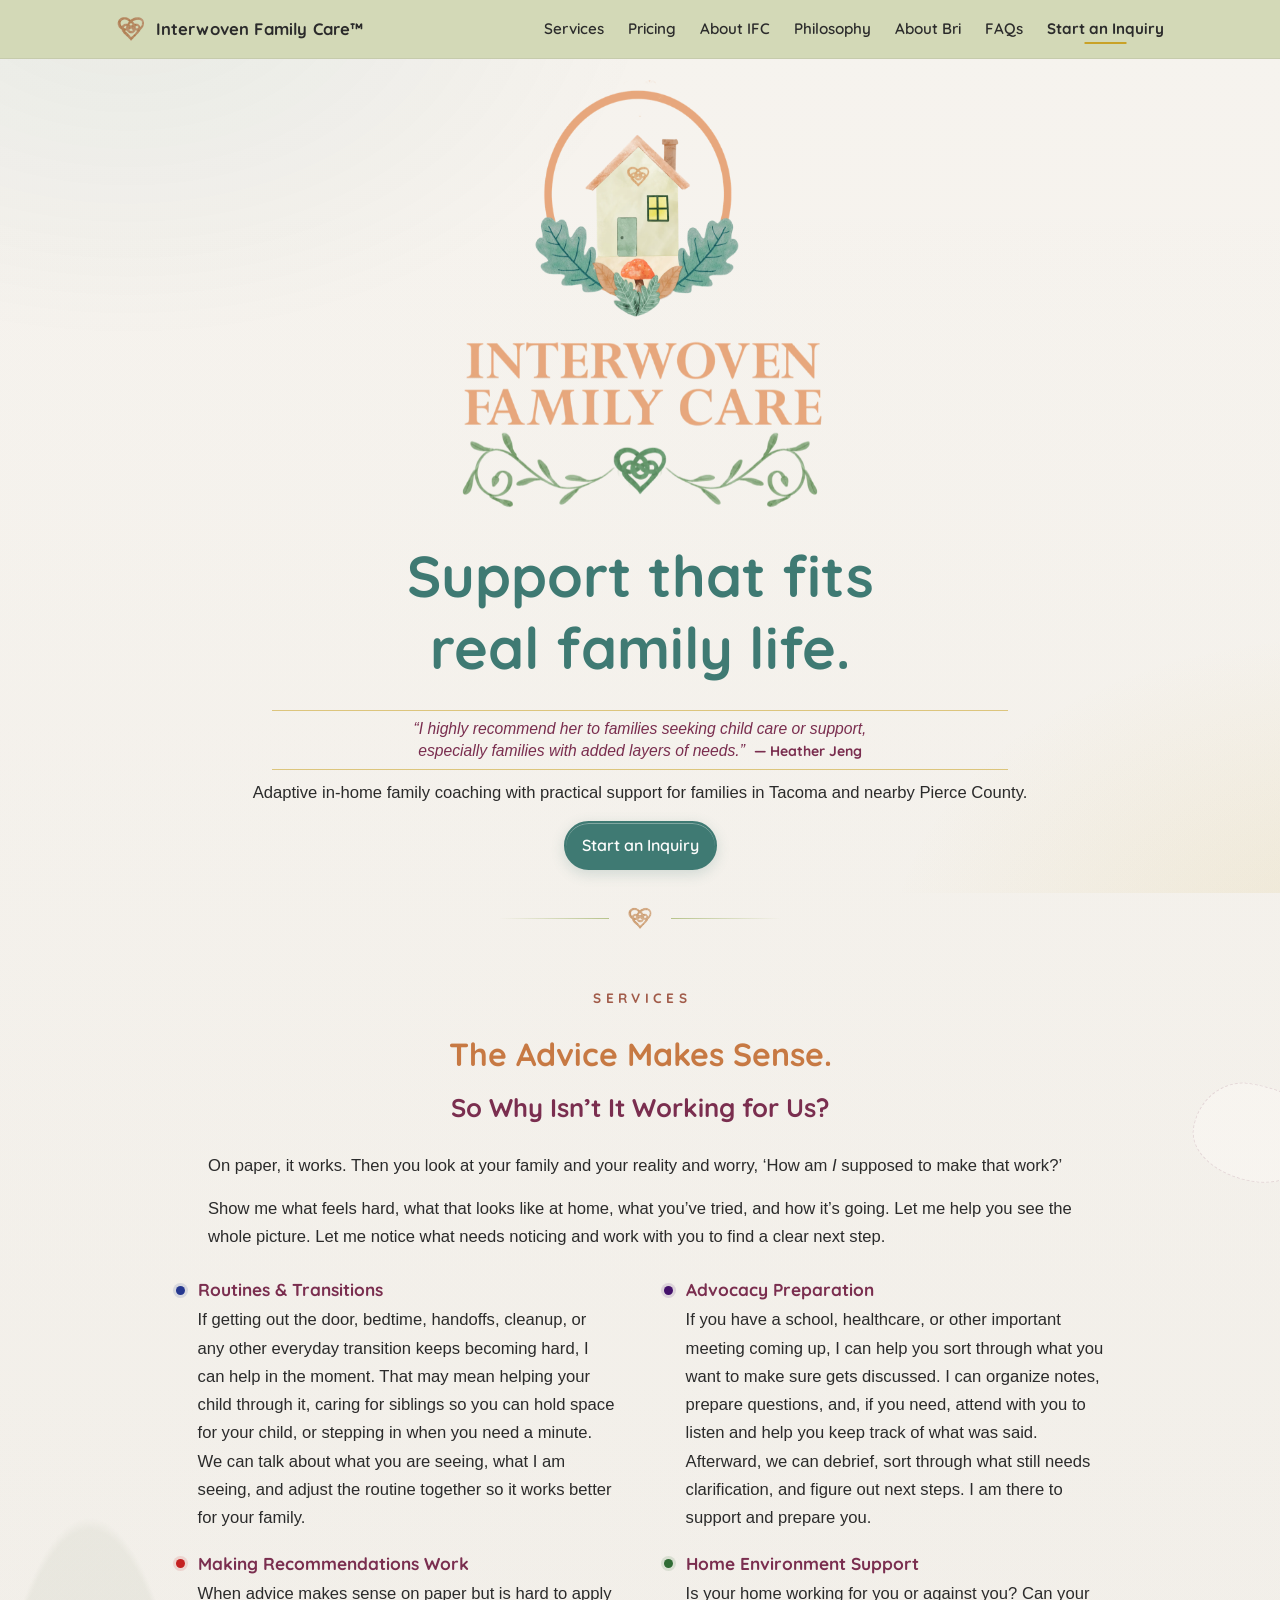
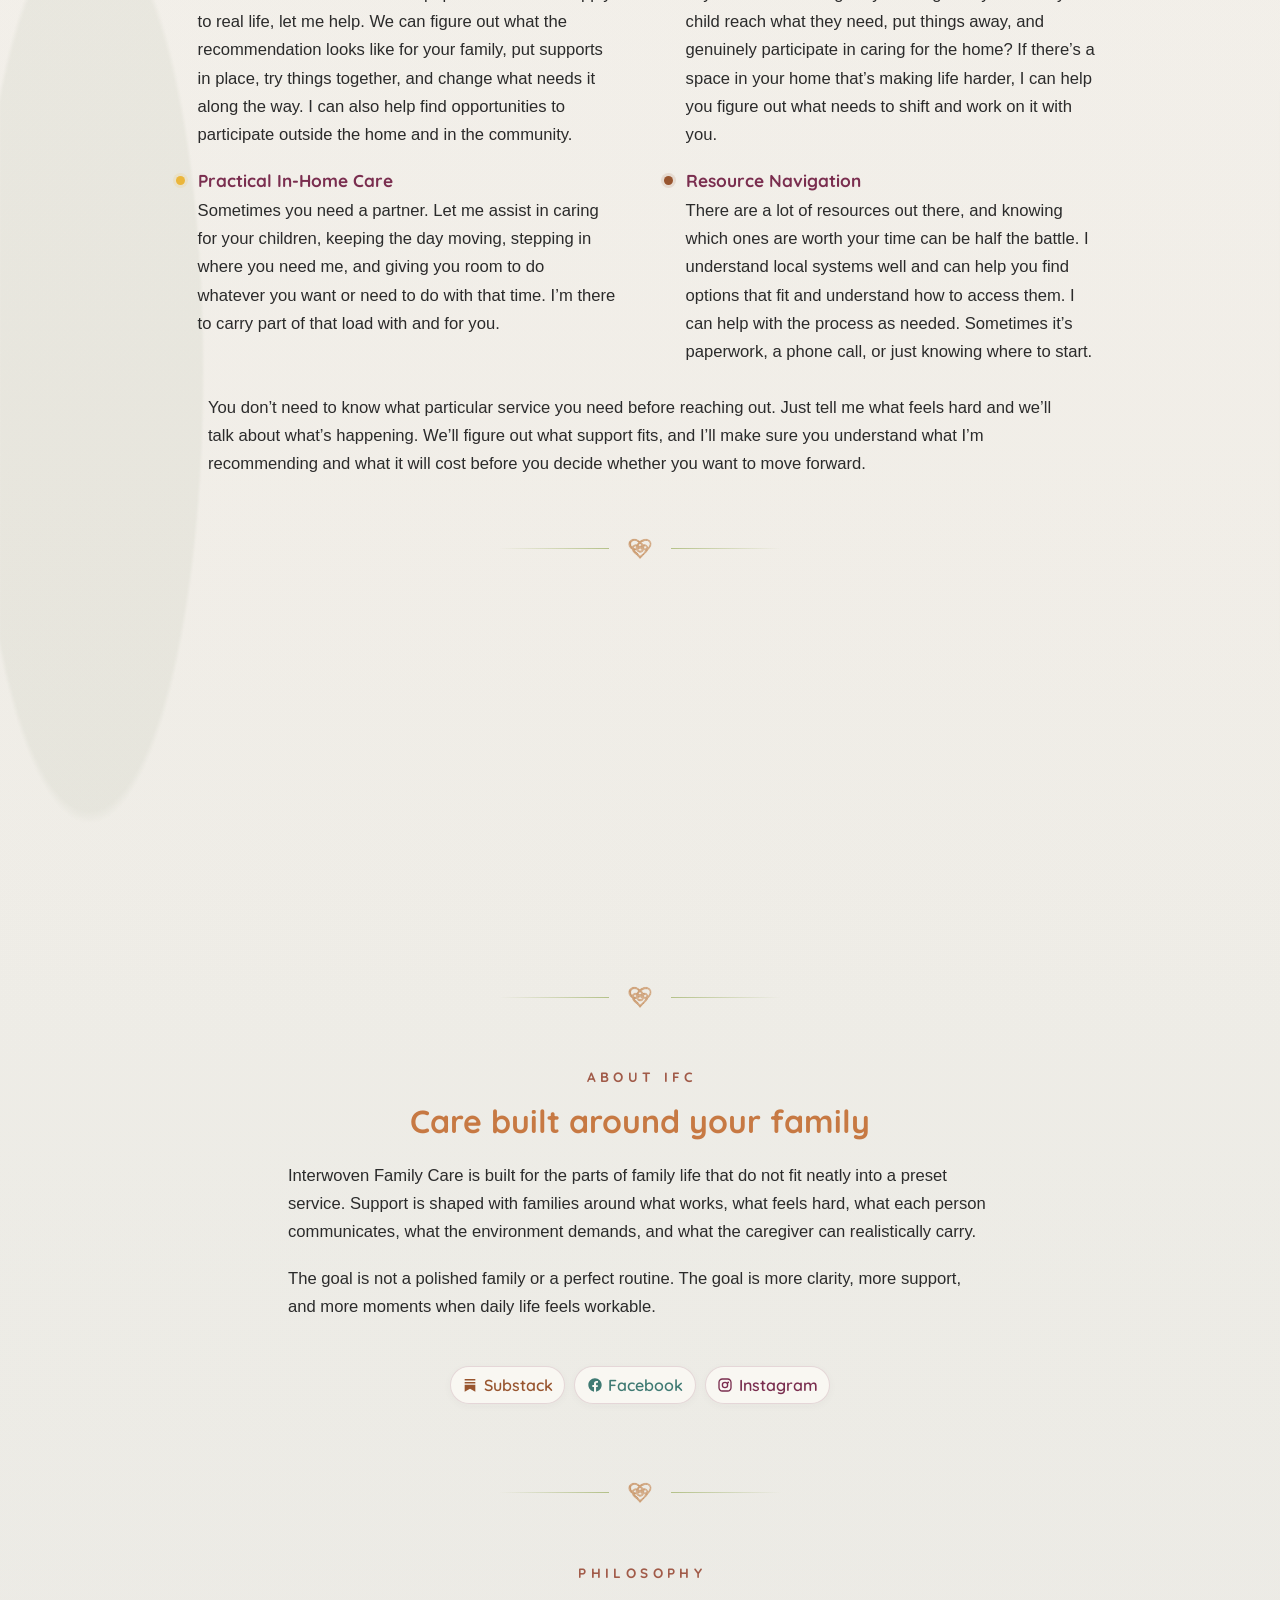
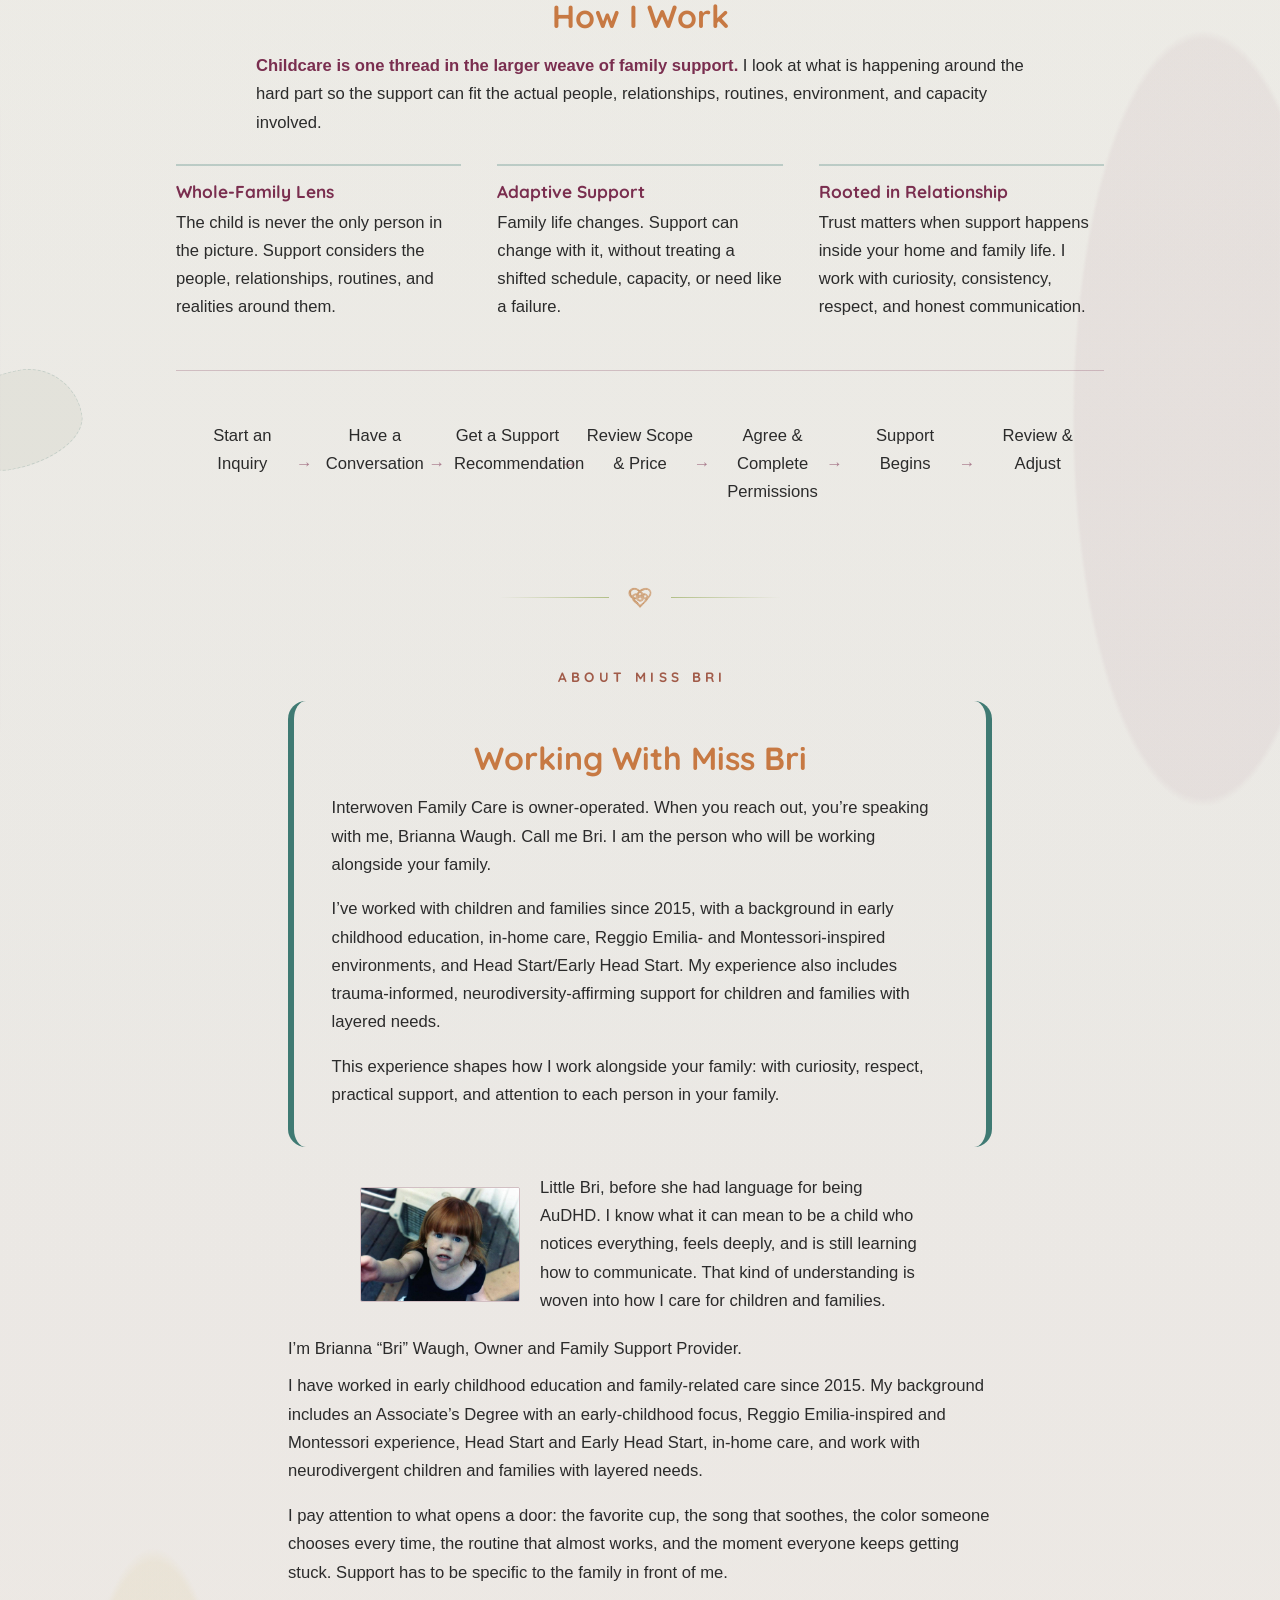
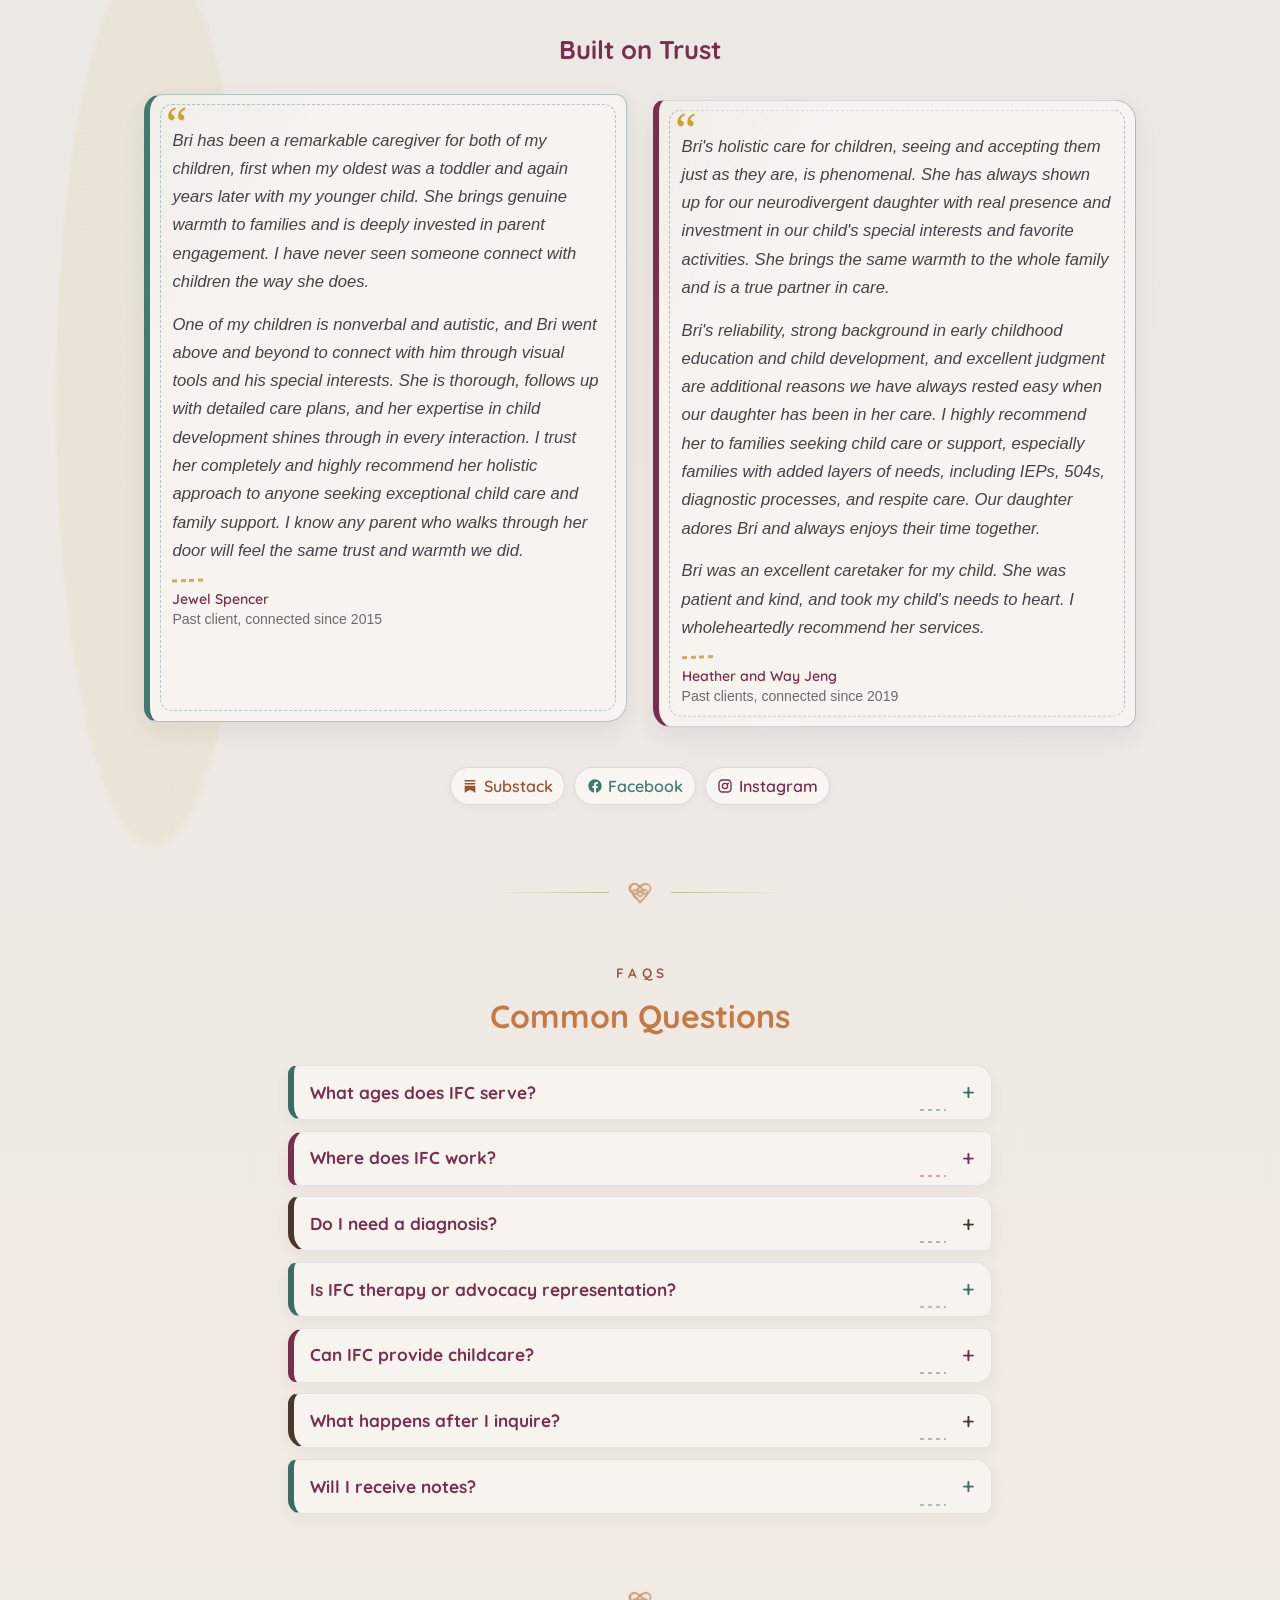
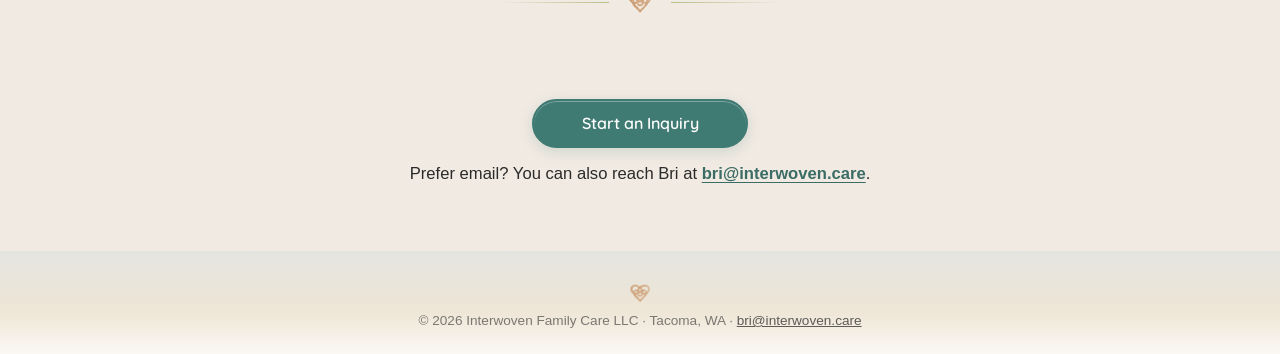
==== index.html @ 60b6ea5d "Apply approved IFC brand palette" ====
<!doctype html>
<html lang="en">
<head>
  <meta charset="utf-8">
  <meta name="viewport" content="width=device-width, initial-scale=1">
  <title>Interwoven Family Care™ | Family Coaching &amp; Practical Support</title>
  <meta name="description" content="Adaptive in-home family coaching and practical support for families with children and teens in Tacoma and nearby Pierce County, with virtual coaching offered separately.">
  <link rel="canonical" href="https://interwoven.care/">
  <link rel="icon" type="image/png" href="assets/heart.png">
  <link rel="apple-touch-icon" href="assets/apple-touch-icon.png">
  <meta name="theme-color" content="#F6F3EE">

  <meta property="og:type" content="website">
  <meta property="og:url" content="https://interwoven.care/">
  <meta property="og:title" content="Interwoven Family Care™">
  <meta property="og:description" content="Support that fits real family life: adaptive in-home family coaching and practical support in Tacoma and nearby Pierce County.">
  <meta property="og:image" content="https://interwoven.care/assets/og.png">
  <meta name="twitter:card" content="summary_large_image">

  <link rel="preconnect" href="https://fonts.googleapis.com">
  <link rel="preconnect" href="https://fonts.gstatic.com" crossorigin>
  <link href="https://fonts.googleapis.com/css2?family=Quicksand:wght@500;600;700&amp;display=swap" rel="stylesheet">

  <link rel="stylesheet" href="assets/typography.css">

  <style>
    :root {
      --teal: var(--ifc-smoky-dark-teal);
      --deep-teal: var(--ifc-teal-hover);
      --moss: var(--ifc-moss-sunlight);
      --copper: var(--ifc-copper);
      --ochre: var(--ifc-golden-ochre);
      --gold: var(--ifc-gold);
      --plum: var(--ifc-mulberry);
      --ivory: var(--ifc-page-bg);
      --ink: var(--ifc-body-text);
      --sunlit-moss: color-mix(in srgb, var(--ifc-moss-sunlight) 28%, var(--ifc-soft-ivory));
      --fabric-cream: var(--ifc-light-surface);
      --metal-thread: var(--ifc-gold);
      --nav-h: 3.6rem;
      --space-section: clamp(3rem, 7vh, 5rem);
      --space-section-compact: clamp(2.2rem, 5vh, 3.4rem);
      --space-divider: clamp(0.55rem, 1.5vh, 0.9rem);
      --space-heading-intro: 0.9rem;
      --space-intro-content: clamp(1.45rem, 3vh, 2.15rem);
      --space-section-tail: clamp(1.4rem, 3vh, 2.25rem);
      --action-primary: var(--ifc-primary-action);
      --action-primary-hover: var(--ifc-teal-hover);
      --action-schedule: var(--ifc-schedule-action);
      --action-schedule-hover: var(--ifc-mulberry-hover);
      --action-secondary-bg: color-mix(in srgb, var(--ifc-soft-ivory) 88%, transparent);
      --action-secondary-border: color-mix(in srgb, var(--ifc-copper) 54%, transparent);
      --action-text-on-dark: var(--ifc-action-text-on-dark);
    }

    * { box-sizing: border-box; }

    html { scroll-behavior: smooth; }

    body {
      margin: 0;
      color: var(--ink);
      background:
        linear-gradient(
          180deg,
          var(--ivory) 0%,
          color-mix(in srgb, var(--ifc-soft-ivory) 97%, var(--ifc-logo-peach)) 32%,
          color-mix(in srgb, var(--ifc-soft-ivory) 96%, var(--ifc-smoky-dark-teal)) 62%,
          color-mix(in srgb, var(--ifc-soft-ivory) 97%, var(--ifc-mulberry)) 100%
        );
      -webkit-font-smoothing: antialiased;
      text-rendering: optimizeLegibility;
    }

    .brand,
    .nav-links a:not(.nav-cta),
    .nav-cta,
    .announcement,
    .hero-quote span,
    summary {
      font-family: var(--font-brand);
    }

    ::selection { background: rgba(63, 122, 115, 0.28); }

    img { display: block; height: auto; }

    main {
      background:
        linear-gradient(
          180deg,
          rgba(246, 243, 238, 0) 0%,
          rgba(63, 122, 115, 0.035) 42%,
          rgba(122, 46, 79, 0.03) 68%,
          color-mix(in srgb, var(--ifc-dark-peach) 3.5%, transparent) 100%
        );
    }

    .skip-link {
      position: absolute;
      left: -999px;
      top: 0.5rem;
      z-index: 100;
      padding: 0.6em 1em;
      background: var(--plum);
      color: var(--ivory);
      border-radius: 999px;
      font-family: "Quicksand", sans-serif;
      text-decoration: none;
    }
    .skip-link:focus-visible { left: 0.5rem; }

    .sr-only {
      position: absolute;
      width: 1px;
      height: 1px;
      padding: 0;
      margin: -1px;
      overflow: hidden;
      clip: rect(0, 0, 0, 0);
      white-space: nowrap;
      border: 0;
    }

    /* ---------- Navbar ---------- */

    .nav {
      position: sticky;
      top: 0;
      z-index: 50;
      background: var(--sunlit-moss);
      -webkit-backdrop-filter: blur(10px);
      backdrop-filter: blur(10px);
      border-bottom: 1px solid rgba(43, 43, 43, 0.08);
    }

    .nav-inner {
      max-width: 68rem;
      margin: 0 auto;
      min-height: var(--nav-h);
      padding: 0.4rem 1.25rem;
      display: flex;
      align-items: center;
      gap: 1rem;
    }

    .brand {
      display: flex;
      align-items: center;
      gap: 0.6rem;
      text-decoration: none;
      color: var(--ink);
      font-family: "Quicksand", "Trebuchet MS", sans-serif;
      font-weight: 700;
      font-size: 1.04rem;
      letter-spacing: 0.01em;
    }

    .brand img {
      width: 30px;
      filter: brightness(0.86) saturate(1.12);
    }

    .nav-links {
      margin-left: auto;
      display: flex;
      align-items: center;
      gap: 1.5rem;
    }

    .nav-links a:not(.nav-cta) {
      position: relative;
      padding: 0.35rem 0;
      text-decoration: none;
      color: var(--ink);
      font-family: "Quicksand", "Trebuchet MS", sans-serif;
      font-weight: 600;
      font-size: 0.95rem;
      white-space: nowrap;
    }

    .nav-links a:not(.nav-cta)::after {
      content: "";
      position: absolute;
      left: 0;
      right: 0;
      bottom: 0;
      height: 2px;
      border-radius: 2px;
      background: var(--ifc-nav-detail);
      transform: scaleX(0);
      transform-origin: center;
      transition: transform 180ms ease;
    }

    .nav-links a:not(.nav-cta):hover,
    .nav-links a:not(.nav-cta).active,
    .nav-links a:not(.nav-cta)[aria-current] { color: var(--ink); }

    .nav-links a:not(.nav-cta):hover::after,
    .nav-links a:not(.nav-cta).active::after,
    .nav-links a:not(.nav-cta)[aria-current]::after { transform: scaleX(1); }

    .nav-links a.nav-inquiry {
      font-weight: 700;
    }

    .nav-links a.nav-inquiry::after {
      background: var(--ifc-nav-detail);
      transform: scaleX(0.36);
    }

    .nav-links a.nav-inquiry:hover::after,
    .nav-links a.nav-inquiry[aria-current]::after {
      transform: scaleX(1);
    }

    .nav-cta {
      padding: 0.72em 1.2em;
      border-radius: 999px;
      background: var(--action-primary);
      color: var(--action-text-on-dark);
      font-family: "Quicksand", "Trebuchet MS", sans-serif;
      font-weight: 600;
      font-size: 0.95rem;
      text-decoration: none;
      white-space: nowrap;
      box-shadow: inset 0 1px 0 rgba(255, 253, 249, 0.34), 0 3px 12px rgba(63, 122, 115, 0.18);
      transition: background-color 160ms ease, transform 160ms ease, box-shadow 160ms ease;
    }

    .nav-cta:hover {
      background: var(--action-primary-hover);
      color: var(--action-text-on-dark);
      transform: translateY(-1px);
      box-shadow: inset 0 1px 0 rgba(255, 253, 249, 0.28), 0 5px 15px rgba(63, 122, 115, 0.22);
    }

    a:focus-visible, button:focus-visible, summary:focus-visible {
      outline: 3px solid var(--plum);
      outline-offset: 3px;
      border-radius: 4px;
    }

    .nav-toggle {
      display: none;
      margin-left: auto;
      width: 44px;
      height: 44px;
      padding: 10px;
      border: 0;
      background: none;
      cursor: pointer;
    }

    .nav-toggle span {
      display: block;
      height: 2px;
      margin: 5px 0;
      border-radius: 2px;
      background: var(--ink);
      transition: transform 200ms ease, opacity 200ms ease;
    }

    .nav.open .nav-toggle span:nth-child(1) { transform: translateY(7px) rotate(45deg); }
    .nav.open .nav-toggle span:nth-child(2) { opacity: 0; }
    .nav.open .nav-toggle span:nth-child(3) { transform: translateY(-7px) rotate(-45deg); }

    @media (min-width: 1021px) and (max-width: 1080px) {
      .nav-links { gap: 1.05rem; }
    }

    @media (max-width: 1020px) {
      .nav-toggle { display: block; }

      .nav-links {
        display: none;
        position: absolute;
        top: 100%;
        left: 0;
        right: 0;
        flex-direction: column;
        align-items: stretch;
        gap: 0;
        padding: 0.5rem 1.25rem 1.1rem;
        background: var(--ivory);
        border-bottom: 1px solid rgba(43, 43, 43, 0.1);
        box-shadow: 0 14px 28px rgba(43, 43, 43, 0.1);
      }

      .nav.open .nav-links { display: flex; }

      .nav-links a:not(.nav-cta) {
        padding: 0.7rem 0.2rem;
        font-size: 1.05rem;
      }

      .nav-links a:not(.nav-cta)::after { display: none; }

      .nav-links a:not(.nav-cta)[aria-current] {
        padding-left: 0.75rem;
        box-shadow: inset 3px 0 0 var(--plum);
      }

      .nav-links a.nav-inquiry {
        padding-left: 0.75rem;
        box-shadow: inset 3px 0 0 rgba(63, 122, 115, 0.62);
      }

      .nav-cta {
        margin-top: 0.7rem;
        text-align: center;
        padding: 0.7em 1.2em;
        font-size: 1.05rem;
      }
    }

    /* ---------- Hero ---------- */

    .hero {
      min-height: 0;
      display: flex;
      flex-direction: column;
      align-items: center;
      justify-content: flex-start;
      text-align: center;
      padding: clamp(1rem, 2.4vh, 1.5rem) 1.5rem clamp(1.1rem, 2.6vh, 1.6rem);
      background-image:
        radial-gradient(55rem 38rem at 10% -10%, rgba(63, 122, 115, 0.08), transparent 60%),
        radial-gradient(48rem 34rem at 105% 108%, rgba(201, 162, 39, 0.12), transparent 60%);
    }

    /* The homepage house is intentionally larger than the secondary-page crest. */
    .hero .crest { width: min(63vw, 25vh, 220px); }

    .hero-wordmark { margin: 0; line-height: 0; }

    .wordmark {
      width: min(88vw, 42vh, 420px);
      margin-top: clamp(0.35rem, 1vh, 0.65rem);
    }

    .lede {
      margin: var(--space-intro-content) 0 0;
      text-wrap: balance;
      max-width: 44rem;
    }

    .sub {
      margin: 0.55rem 0 0;
      max-width: 54rem;
      color: var(--ink);
      text-wrap: balance;
    }

    .hero-situations {
      margin: 1rem auto 0;
      padding: 0;
      width: min(100%, 56rem);
      display: grid;
      grid-template-columns: repeat(4, minmax(0, 1fr));
      gap: 0.55rem;
      list-style: none;
    }

    .hero-situations a {
      display: flex;
      align-items: center;
      justify-content: center;
      width: 100%;
      min-height: 3.1rem;
      padding: 0.55em 0.9em;
      border: 1.5px solid rgba(122, 46, 79, 0.18);
      border-radius: 999px;
      background: rgba(255, 253, 249, 0.74);
      color: rgba(43, 43, 43, 0.82);
      font-size: 0.92rem;
      line-height: 1.3;
      text-align: center;
      text-decoration: none;
      box-shadow: 0 2px 9px rgba(43, 43, 43, 0.045);
      transition: transform 160ms ease, box-shadow 160ms ease, border-color 160ms ease;
    }

    .hero-situations a:hover {
      transform: translateY(-1.5px);
      box-shadow: 0 5px 16px rgba(43, 43, 43, 0.09);
    }

    .hero-situations li:nth-child(1) a {
      border-color: rgba(63, 122, 115, 0.46);
      background: rgba(63, 122, 115, 0.1);
    }

    .hero-situations li:nth-child(2) a {
      border-color: rgba(122, 46, 79, 0.42);
      background: rgba(122, 46, 79, 0.09);
    }

    .hero-situations li:nth-child(3) a {
      border-color: rgba(122, 150, 43, 0.42);
      background: rgba(122, 150, 43, 0.1);
    }

    .hero-situations li:nth-child(4) a {
      border-color: rgba(201, 162, 39, 0.54);
      background: rgba(201, 162, 39, 0.14);
    }

    .announcement {
      padding: 0.7rem 1.25rem;
      background: rgba(201, 162, 39, 0.2);
      border-bottom: 1px solid rgba(201, 162, 39, 0.36);
      font-family: "Quicksand", "Trebuchet MS", sans-serif;
      font-weight: 700;
      font-size: clamp(0.92rem, 2.2vw, 1rem);
      line-height: 1.35;
      color: var(--plum);
      text-align: center;
      text-wrap: balance;
      display: grid;
      justify-items: center;
      gap: 0.18rem;
    }

    .announcement p {
      margin: 0;
    }

    .announcement-main {
      font-size: clamp(0.98rem, 2.2vw, 1.08rem);
    }

    .announcement-support {
      font-weight: 600;
      color: rgba(43, 43, 43, 0.78);
    }

    .announcement-offer-row {
      margin-top: 0.18rem;
      display: flex;
      flex-wrap: wrap;
      justify-content: center;
      align-items: center;
      gap: 0.45rem 0.75rem;
    }

    .announcement-offer {
      font-size: 0.9rem;
      letter-spacing: 0.015em;
    }

    .announcement-offer-details {
      white-space: nowrap;
    }

    .announcement-cta {
      padding: 0.34rem 0.72rem;
      border: 1px solid rgba(122, 46, 79, 0.36);
      border-radius: 999px;
      background: rgba(255, 253, 249, 0.74);
      color: var(--plum);
      text-decoration-thickness: 2px;
      text-underline-offset: 0.18em;
    }

    .announcement-cta:focus-visible {
      outline: 3px solid rgba(63, 122, 115, 0.7);
      outline-offset: 3px;
    }

    @media (max-width: 720px) {
      .announcement {
        padding: 0.72rem 1rem 0.78rem;
        gap: 0.28rem;
      }

      .announcement-main,
      .announcement-support {
        max-width: 34rem;
      }

      .announcement-offer-row {
        gap: 0.5rem 0.65rem;
      }

      .hero-situations {
        grid-template-columns: repeat(2, minmax(0, 1fr));
      }

      .hero-situations a { min-height: 3.15rem; }
    }

    .hero-actions {
      margin-top: clamp(0.7rem, 1.5vh, 0.95rem);
      display: flex;
      flex-wrap: nowrap;
      justify-content: center;
      gap: 0.75rem;
      width: min(100%, 29rem);
    }

    .hero-actions .btn {
      flex: 1 1 0;
      min-width: 0;
      padding-left: 1em;
      padding-right: 1em;
    }

    .hero-quote {
      margin: var(--space-intro-content) auto 0;
      max-width: 46rem;
      padding: 0.45rem 0;
      border-top: 1px solid rgba(201, 162, 39, 0.56);
      border-bottom: 1px solid rgba(201, 162, 39, 0.56);
      border-radius: 0;
      background: transparent;
      font-style: italic;
      font-size: clamp(0.88rem, 1.9vw, 0.98rem);
      line-height: 1.4;
      color: var(--plum);
      text-align: center;
      text-wrap: balance;
      box-shadow: none;
    }

    .hero-quote span {
      display: inline;
      margin-left: 0.28rem;
      font-family: "Quicksand", "Trebuchet MS", sans-serif;
      font-style: normal;
      font-weight: 700;
      font-size: 0.88rem;
      color: var(--plum);
    }

    .btn {
      display: inline-block;
      min-height: 3.05rem;
      padding: 0.78em 1.45em;
      border-radius: 999px;
      border: 2px solid transparent;
      text-decoration: none;
      text-align: center;
      transition: background-color 160ms ease, color 160ms ease, transform 160ms ease, box-shadow 160ms ease, border-color 160ms ease;
    }

    .btn-primary {
      background: var(--action-primary);
      color: var(--action-text-on-dark);
      border-color: var(--action-primary);
      box-shadow: inset 0 1px 0 rgba(255, 253, 249, 0.34), 0 4px 14px rgba(63, 122, 115, 0.22);
    }

    .btn-primary:hover {
      background: var(--action-primary-hover);
      color: var(--action-text-on-dark);
      transform: translateY(-1.5px);
      box-shadow: inset 0 1px 0 rgba(255, 253, 249, 0.28), 0 7px 18px rgba(63, 122, 115, 0.26);
    }

    .btn-ghost {
      border: 2px solid var(--action-secondary-border);
      background: var(--action-secondary-bg);
      color: var(--ink);
      box-shadow: inset 0 1px 0 rgba(255, 253, 249, 0.72), 0 2px 10px rgba(43, 43, 43, 0.045);
    }

    .btn-ghost:hover {
      border-color: var(--plum);
      background: rgba(122, 46, 79, 0.08);
      transform: translateY(-1.5px);
    }

    .hero-actions .btn-primary {
      background: var(--action-primary);
      border-color: var(--action-primary);
      color: var(--action-text-on-dark);
      box-shadow: inset 0 1px 0 rgba(255, 253, 249, 0.34), 0 4px 14px rgba(63, 122, 115, 0.2);
    }

    .hero-actions .btn-ghost {
      border-color: var(--action-secondary-border);
      background: var(--action-secondary-bg);
      color: var(--ink);
      box-shadow: inset 0 1px 0 rgba(255, 253, 249, 0.72), 0 3px 12px rgba(43, 43, 43, 0.045);
    }

    .hero-actions .btn-ghost:hover {
      border-color: var(--plum);
      background: rgba(122, 46, 79, 0.08);
      box-shadow: 0 6px 16px rgba(122, 46, 79, 0.1);
    }

    .hero-actions .btn-primary:hover {
      background: var(--action-primary-hover);
      border-color: var(--action-primary-hover);
      color: var(--action-text-on-dark);
      box-shadow: inset 0 1px 0 rgba(255, 253, 249, 0.28), 0 7px 18px rgba(63, 122, 115, 0.24);
    }

    @media (max-width: 430px) {
      .hero-actions {
        gap: 0.55rem;
      }

      .hero-actions .btn {
        min-height: 2.9rem;
        padding: 0.68em 0.7em;
      }
    }

    /* ---------- Sections ---------- */

    section { scroll-margin-top: calc(var(--nav-h) + 1rem); }

    .anchor-target { scroll-margin-top: calc(var(--nav-h) + 1rem); }

    .section {
      padding: clamp(3.25rem, 8vh, 5.5rem) 1.5rem;
    }

    #offerings {
      padding-top: clamp(1.4rem, 3.5vh, 2.4rem);
    }

    .wrap { max-width: 44rem; margin: 0 auto; }
    .wrap-wide { max-width: 62rem; margin: 0 auto; }

    .eyebrow {
      margin: 0;
      text-indent: 0.32em;
      text-align: center;
    }

    h2 {
      margin: 0.7rem 0 1.2rem;
      text-align: center;
      text-wrap: balance;
    }


    .knot-divider {
      display: flex;
      align-items: center;
      justify-content: center;
      gap: 1.1rem;
      padding: 1.05rem 1.5rem;
    }

    .knot-divider::before,
    .knot-divider::after {
      content: "";
      height: 1px;
      width: min(110px, 22vw);
    }

    .knot-divider::before { background: linear-gradient(to left, rgba(122, 150, 43, 0.5), transparent); }
    .knot-divider::after { background: linear-gradient(to right, rgba(122, 150, 43, 0.5), transparent); }

    .knot-divider img { width: 26px; opacity: 0.9; }

    /* ---------- Philosophy ---------- */

    .pullquote {
      margin: 0.9rem 0 1.55rem;
      font-style: italic;
      font-size: clamp(1.25rem, 3vw, 1.6rem);
      line-height: 1.5;
      color: var(--plum);
      text-align: center;
      text-wrap: balance;
    }

    .values {
      margin-top: 2.5rem;
      margin-left: calc((44rem - min(54rem, calc(100vw - 3rem))) / 2);
      margin-right: calc((44rem - min(54rem, calc(100vw - 3rem))) / 2);
      display: grid;
      grid-template-columns: repeat(2, minmax(0, 1fr));
      gap: 2.25rem 1.7rem;
    }

    .values > div {
      padding-left: 0;
    }

    .values h3 {
      margin: 0 0 0.45rem;
      display: flex;
      align-items: center;
      gap: 0.55rem;
      font-family: "Quicksand", "Trebuchet MS", sans-serif;
      font-weight: 600;
      font-size: 1.06rem;
    }

    .values h3::before {
      content: "";
      flex: none;
      width: 10px;
      height: 10px;
      border-radius: 50%;
    }

    .values > div:nth-child(1) h3::before {
      background: radial-gradient(circle at 35% 30%, rgba(216, 154, 179, 0.95), var(--plum) 55%, #7A2E4F 100%);
    }

    .values > div:nth-child(2) h3::before {
      background: radial-gradient(circle at 35% 30%, rgba(151, 203, 197, 0.95), var(--teal) 55%, #3F7A73 100%);
    }

    .values > div:nth-child(3) h3::before {
      background: radial-gradient(circle at 35% 30%, rgba(247, 206, 166, 0.95), var(--copper) 55%, #98552F 100%);
    }

    .values > div:nth-child(4) h3::before {
      background: radial-gradient(circle at 35% 30%, rgba(214, 229, 138, 0.95), var(--moss) 55%, #7A962B 100%);
    }

    .values p { margin: 0; font-size: 0.97rem; line-height: 1.6; color: rgba(43, 43, 43, 0.78); }

    @media (max-width: 719px) {
      .values {
        grid-template-columns: 1fr;
        margin-left: 0;
        margin-right: 0;
      }
    }

    .how-i-work-intro {
      margin: var(--space-heading-intro) auto 0;
      max-width: 48rem;
      text-align: left;
    }

    .how-i-work-intro strong {
      color: var(--plum);
    }

    .how-i-work-principles {
      margin: var(--space-intro-content) auto 0;
      padding: 0;
      max-width: 58rem;
      display: grid;
      grid-template-columns: repeat(3, minmax(0, 1fr));
      gap: clamp(1.25rem, 3vw, 2.25rem);
      list-style: none;
    }

    .how-i-work-principles li {
      min-width: 0;
      padding-top: 0.85rem;
      border-top: 2px solid rgba(63, 122, 115, 0.28);
    }

    .how-i-work-principles h3 {
      margin: 0 0 0.35rem;
    }

    .how-i-work-principles p {
      margin: 0;
    }

    .how-i-work-start {
      margin: clamp(2rem, 5vw, 3rem) auto 0;
      padding-top: clamp(1.35rem, 3vw, 1.8rem);
      max-width: 58rem;
      border-top: 1px solid rgba(122, 46, 79, 0.24);
      text-align: center;
    }

    .how-i-work-start h3 {
      margin: 0;
      color: var(--plum);
      font-family: var(--font-brand);
      font-size: clamp(1.15rem, 2.5vw, 1.35rem);
    }

    .how-i-work-start p {
      margin: 0.65rem auto 0;
      max-width: 48rem;
      font-size: 1rem;
      line-height: 1.65;
    }

    .how-i-work-steps {
      margin: 1.25rem auto 0;
      padding: 0;
      display: grid;
      grid-template-columns: repeat(7, minmax(0, 1fr));
      list-style: none;
    }

    .how-i-work-steps li {
      position: relative;
      min-width: 0;
      padding: 0.15rem 0.8rem;

      text-align: center;
    }

    .how-i-work-steps li:not(:last-child)::after {
      content: "→";
      position: absolute;
      top: 50%;
      right: -0.25rem;
      color: rgba(122, 46, 79, 0.58);
      transform: translateY(-50%);
    }

    @media (max-width: 719px) {
      .how-i-work-principles {
        grid-template-columns: 1fr;
        gap: 1rem;
      }

      .how-i-work-start {
        margin-top: 1.8rem;
      }

      .how-i-work-steps {
        max-width: 18rem;
        grid-template-columns: 1fr;
        gap: 0.85rem;
      }

      .how-i-work-steps li {
        padding: 0 0 1rem;
      }

      .how-i-work-steps li:not(:last-child)::after {
        top: auto;
        right: auto;
        bottom: -0.35rem;
        left: 50%;
        content: "↓";
        transform: translateX(-50%);
      }
    }

    /* ---------- Offerings ---------- */

    .cards {
      margin-top: 2.2rem;
      display: grid;
      grid-template-columns: repeat(auto-fit, minmax(245px, 1fr));
      gap: 1.4rem;
    }

    .support-carousel-controls {
      display: none;
    }

    .js .support-carousel {
      margin-top: 2.2rem;
    }

    .js .support-carousel-viewport {
      overflow: hidden;
      max-width: 100%;
    }

    .js .support-carousel-track {
      --support-card-width: 100%;
      margin-top: 0;
      display: flex;
      align-items: stretch;
      gap: 1.4rem;
      transform: translateX(0);
      touch-action: pan-y;
      will-change: transform;
    }

    .js .support-carousel-track.is-animating {
      transition: transform 340ms cubic-bezier(0.33, 1, 0.68, 1);
    }

    .js .support-carousel-track > .flip-card {
      flex: 0 0 var(--support-card-width);
      min-width: 0;
    }

    .js .support-carousel .flip-card:focus-visible .card-face {
      outline-offset: -5px;
    }

    .js .support-carousel-controls {
      margin-top: 1.15rem;
      display: flex;
      align-items: center;
      justify-content: center;
      gap: 0.9rem;
    }

    .support-carousel-controls button {
      width: 3rem;
      height: 3rem;
      flex: 0 0 3rem;
      border: 2px solid var(--teal);
      border-radius: 999px;
      background: #F6F3EE;
      color: var(--deep-teal);
      font: 700 1.2rem/1 "Quicksand", "Trebuchet MS", sans-serif;
      cursor: pointer;
    }

    .support-carousel-controls button:hover {
      background: rgba(246, 243, 238, 0.96);
    }

    .support-carousel-controls button:focus-visible {
      outline: 3px solid var(--deep-teal);
      outline-offset: 3px;
    }

    .support-carousel-progress {
      margin: 0;
      min-width: 12.5rem;
      color: rgba(43, 43, 43, 0.68);
      font-family: "Quicksand", "Trebuchet MS", sans-serif;
      font-size: 0.84rem;
      font-weight: 700;
      line-height: 1.35;
      text-align: center;
    }

    .flip-card {
      display: grid;
      min-height: 18rem;
      border-radius: 14px;
      cursor: pointer;
      outline: none;
      perspective: 1000px;
    }

    .flip-card:focus-visible .card-face {
      outline: 3px solid rgba(122, 46, 79, 0.34);
      outline-offset: 4px;
    }

    .card-face {
      grid-area: 1 / 1;
      position: relative;
      background: rgba(255, 253, 249, 0.88);
      border: 1px solid rgba(43, 43, 43, 0.075);
      border-top: 4px solid var(--teal);
      border-radius: 14px;
      padding: 1.5rem 1.4rem 2.75rem;
      box-shadow: 0 4px 16px rgba(43, 43, 43, 0.055);
      backface-visibility: hidden;
      transform-style: preserve-3d;
      transition: transform 520ms ease, box-shadow 180ms ease;
    }

    .flip-card:hover .card-face,
    .flip-card:focus-visible .card-face {
      box-shadow: 0 7px 20px rgba(43, 43, 43, 0.085);
    }

    .cards .card-face {
      border-top-color: transparent;
      background:
        linear-gradient(rgba(255, 253, 249, 0.9), rgba(255, 253, 249, 0.9)) padding-box,
        var(--card-accent, linear-gradient(90deg, var(--teal), var(--teal))) border-box;
      border-top-width: 4px;
    }

    .flip-card[data-support-index="0"] { --card-accent: linear-gradient(90deg, rgba(63, 122, 115, 0.82), rgba(122, 150, 43, 0.34)); --card-heading: var(--deep-teal); }
    .flip-card[data-support-index="1"] { --card-accent: linear-gradient(90deg, rgba(122, 46, 79, 0.66), rgba(201, 162, 39, 0.36)); --card-heading: var(--plum); }
    .flip-card[data-support-index="2"] { --card-accent: linear-gradient(90deg, rgba(122, 150, 43, 0.66), rgba(63, 122, 115, 0.34)); --card-heading: var(--deep-teal); }
    .flip-card[data-support-index="3"] { --card-accent: linear-gradient(90deg, rgba(63, 122, 115, 0.78), rgba(122, 46, 79, 0.28)); --card-heading: var(--deep-teal); }
    .flip-card[data-support-index="4"] { --card-accent: linear-gradient(90deg, rgba(122, 150, 43, 0.62), rgba(201, 162, 39, 0.34)); --card-heading: var(--moss); }
    .flip-card[data-support-index="5"] { --card-accent: linear-gradient(90deg, rgba(201, 162, 39, 0.78), rgba(122, 46, 79, 0.28)); --card-heading: var(--plum); }
    .flip-card[data-support-index="6"] { --card-accent: linear-gradient(90deg, rgba(63, 122, 115, 0.7), rgba(201, 162, 39, 0.32)); --card-heading: var(--deep-teal); }
    .flip-card[data-support-index="7"] { --card-accent: linear-gradient(90deg, rgba(122, 46, 79, 0.6), rgba(122, 150, 43, 0.3)); --card-heading: var(--plum); }

    @media (min-width: 840px) {
      .cards {
        grid-template-columns: repeat(6, minmax(0, 1fr));
      }

      .flip-card {
        grid-column: span 2;
      }

      .flip-card:nth-child(7) {
        grid-column: 2 / span 2;
      }

      .flip-card:nth-child(8) {
        grid-column: 4 / span 2;
      }
    }

    @media (min-width: 640px) {
      .js .support-carousel-track {
        --support-card-width: calc((100% - 1.4rem) / 2);
      }
    }

    @media (min-width: 1024px) {
      .js .support-carousel-track {
        --support-card-width: calc((100% - 2.8rem) / 3);
      }
    }

    @media (max-width: 420px) {
      .js .support-carousel-controls {
        gap: 0.65rem;
      }

      .support-carousel-progress {
        min-width: 0;
        flex: 1 1 auto;
        font-size: 0.8rem;
      }
    }

    .card-face h3 {
      margin: 0 0 0.55rem;
      font-family: "Quicksand", "Trebuchet MS", sans-serif;
      font-weight: 700;
      font-size: 1.12rem;
      color: var(--card-heading, var(--ink));
    }

    .card-subtitle {
      display: block;
      margin: -0.28rem 0 0.75rem;
      font-family: "Quicksand", "Trebuchet MS", sans-serif;
      font-size: 0.82rem;
      font-weight: 700;
      letter-spacing: 0.09em;
      text-transform: uppercase;
      color: rgba(43, 43, 43, 0.58);
    }

    .card-face p { margin: 0 0 0.85rem; font-size: 0.97rem; line-height: 1.65; color: rgba(43, 43, 43, 0.8); }
    .card-face p:last-child { margin-bottom: 0; }

    .card-back {
      transform: rotateY(180deg);
    }

    .flip-card.is-flipped .card-front {
      transform: rotateY(-180deg);
    }

    .flip-card.is-flipped .card-back {
      transform: rotateY(0);
    }

    .card-kicker,
    .card-cue {
      display: block;
      font-family: "Quicksand", "Trebuchet MS", sans-serif;
      font-weight: 700;
      line-height: 1.4;
    }

    .card-kicker {
      margin-bottom: 0.45rem;
      font-size: 0.84rem;
      letter-spacing: 0.14em;
      text-transform: uppercase;
      color: var(--plum);
    }

    .card-cue {
      position: absolute;
      right: 1.15rem;
      bottom: 1rem;
      margin-top: 0;
      font-size: 0.76rem;
      color: rgba(122, 46, 79, 0.78);
      text-align: right;
    }

    .service-card-static {
      cursor: default;
    }

    .service-card-static .card-face {
      padding-bottom: 1.4rem;
    }

    .service-card-static .card-kicker {
      margin-bottom: 0.55rem;
    }

    .card-price {
      font-family: "Quicksand", "Trebuchet MS", sans-serif;
      font-weight: 700;
      color: var(--plum) !important;
    }

    .card-link {
      display: inline-block;
      margin-top: 0.15rem;
      font-family: "Quicksand", "Trebuchet MS", sans-serif;
      font-weight: 700;
      color: var(--deep-teal);
      text-underline-offset: 0.2em;
    }

    .card-link:hover {
      color: var(--plum);
    }

    .quote-cycle {
      margin: 2.1rem auto 0;
      max-width: 42rem;
      min-height: 8.4rem;
      text-align: center;
    }

    .quote-cycle blockquote {
      margin: 0;
      padding: 0;
    }

    .quote-cycle p {
      margin: 0;
      font-style: italic;
      font-size: clamp(1.08rem, 2.4vw, 1.35rem);
      line-height: 1.55;
      color: var(--deep-teal);
      text-wrap: balance;
    }

    .quote-cycle figcaption {
      margin-top: 0.65rem;
      font-family: "Quicksand", "Trebuchet MS", sans-serif;
      font-weight: 700;
      font-size: 0.93rem;
      line-height: 1.5;
      color: var(--plum);
      text-wrap: balance;
    }

    .quote-cycle figcaption span {
      display: block;
    }

    .quote-cycle figcaption span + span {
      font-weight: 600;
      color: var(--teal);
    }

    .section-actions {
      margin-top: 1.6rem;
      display: flex;
      justify-content: center;
    }

    /* ---------- Three paths into support ---------- */

    .section.path-overview {
      padding-top: var(--space-section-compact);
      padding-bottom: var(--space-section-compact);
    }

    #offerings .path-intro,
    #offerings .services-list + p {
      max-width: 54rem;
      margin-left: auto;
      margin-right: auto;
      text-align: left;
      text-wrap: pretty;
    }

    .path-intro { margin-top: 0; margin-bottom: 0; }

    .path-intro + .path-intro { margin-top: var(--space-heading-intro); }

    .services-list + p {
      margin-top: var(--space-intro-content);
      margin-bottom: 0;
    }

    #offerings > .wrap-wide > h2 {
      margin: var(--space-intro-content) 0 var(--space-heading-intro);
    }

    #offerings .section-subheading {
      margin: 0 0 var(--space-intro-content);
    }

    .path-grid {
      margin-top: var(--space-intro-content);
      display: grid;
      grid-template-columns: repeat(3, minmax(0, 1fr));
      gap: 1rem;
    }

    .path-card {
      --path-color: var(--teal);
      display: flex;
      min-height: 18rem;
      padding: 1.4rem 1.35rem 1.3rem;
      flex-direction: column;
      border: 1px solid rgba(43, 43, 43, 0.1);
      border-top: 5px solid var(--path-color);
      border-radius: 18px 14px 20px 13px;
      background: rgba(255, 253, 249, 0.86);
      color: var(--ink);
      text-decoration: none;
      box-shadow:
        inset 0 0 0 1px rgba(255, 253, 249, 0.6),
        0 8px 24px rgba(43, 43, 43, 0.07);
      transition: transform 180ms ease, box-shadow 180ms ease, border-color 180ms ease;
    }

    .path-card:nth-child(2) {
      --path-color: var(--plum);
      border-radius: 13px 21px 14px 19px;
    }

    .path-card:nth-child(3) {
      --path-color: var(--moss);
      border-radius: 20px 12px 17px 15px;
    }

    .path-card:hover {
      transform: translateY(-3px);
      box-shadow:
        inset 0 0 0 1px rgba(255, 253, 249, 0.68),
        0 13px 30px rgba(43, 43, 43, 0.11);
    }

    .path-kicker {
      color: var(--path-color);
      font-family: "Quicksand", "Trebuchet MS", sans-serif;
      font-weight: 700;
      font-size: 0.78rem;
      letter-spacing: 0.08em;
      line-height: 1.35;
      text-transform: uppercase;
    }

    .path-card h3 {
      margin: 0.7rem 0 0;
      font-family: "Quicksand", "Trebuchet MS", sans-serif;
      font-size: clamp(1.05rem, 1.7vw, 1.18rem);
      line-height: 1.4;
      text-wrap: balance;
    }

    .path-card p {
      margin: 0.75rem 0 1rem;
      font-size: 0.96rem;
      line-height: 1.6;
      color: rgba(43, 43, 43, 0.8);
    }

    .path-link {
      margin-top: auto;
      color: var(--path-color);
      font-family: "Quicksand", "Trebuchet MS", sans-serif;
      font-weight: 700;
      font-size: 0.9rem;
    }

    @media (max-width: 780px) {
      .path-grid {
        grid-template-columns: 1fr;
        max-width: 36rem;
        margin-right: auto;
        margin-left: auto;
      }

      .path-card {
        min-height: 0;
      }
    }

    /* ---------- Support + Steps ---------- */

    .fit-intro {
      margin: -0.25rem auto 0;
      max-width: 38rem;
      text-align: center;
      text-wrap: balance;
    }

    .support-bridge {
      margin: 1.75rem auto 0;
      max-width: 43rem;
    }

    .support-bridge p {
      margin: 0 auto 0.85rem;
      font-size: 1.02rem;
      line-height: 1.75;
      color: rgba(43, 43, 43, 0.82);
      text-align: left;
    }

    .support-bridge p:last-child {
      margin-bottom: 0;
    }

    #philosophy .pullquote { margin-bottom: 0.75rem; }
    #philosophy .wrap > p:not(.eyebrow):not(.pullquote) {
      margin: 0 auto 0.65rem;
      max-width: 42rem;
    }

    #philosophy .values { margin-top: 1.75rem; }

    .offerings-heading {
      margin-top: -0.35rem;
    }

    .services-intro {
      margin: var(--space-heading-intro) auto 0;
      max-width: 44rem;
      text-align: center;
      text-wrap: balance;
    }

    .services-list {
      margin: var(--space-intro-content) auto 0;
      padding: 0;
      max-width: 58rem;
      display: grid;
      grid-template-columns: repeat(2, minmax(0, 1fr));
      column-gap: clamp(1.5rem, 4vw, 3rem);
      row-gap: 1.2rem;
      list-style: none;
    }

    .services-list li {
      position: relative;
      min-width: 0;
      padding-left: 1.35rem;
    }

    .services-list li::before {
      content: "";
      position: absolute;
      top: 0.48rem;
      left: 0;
      width: 0.56rem;
      height: 0.56rem;
      border-radius: 50%;
      background: var(--service-accent-color);
      box-shadow: 0 0 0 3px color-mix(in srgb, var(--service-accent-color) 13%, transparent);
    }

    .services-list h3 {
      margin: 0 0 0.3rem;
    }

    /* Jewel markers follow the live service order without recoloring headings. */
    #offerings .services-list li:nth-child(1) { --service-accent-color: var(--ifc-sapphire); }
    #offerings .services-list li:nth-child(2) { --service-accent-color: var(--ifc-amethyst); }
    #offerings .services-list li:nth-child(3) { --service-accent-color: var(--ifc-ruby); }
    #offerings .services-list li:nth-child(4) { --service-accent-color: var(--ifc-emerald); }
    #offerings .services-list li:nth-child(5) { --service-accent-color: var(--ifc-topaz); }
    #offerings .services-list li:nth-child(6) { --service-accent-color: var(--ifc-copper); }

    .services-list p {
      margin: 0;
    }

    @media (max-width: 719px) {
      .services-list {
        max-width: 36rem;
        grid-template-columns: 1fr;
        row-gap: 1.05rem;
      }
    }

    .steps {
      margin: 2rem auto 0;
      padding: 0;
      max-width: 56rem;
      display: grid;
      grid-template-columns: repeat(3, minmax(0, 1fr));
      gap: 1.2rem;
      counter-reset: steps;
      list-style: none;
    }

    .steps li {
      counter-increment: steps;
      padding: 1.35rem;
      border-top: 4px solid rgba(63, 122, 115, 0.72);
      border-radius: 14px;
      background: rgba(255, 253, 249, 0.88);
      box-shadow: 0 3px 14px rgba(43, 43, 43, 0.05);
      text-align: left;
    }

    .steps li:nth-child(2) { border-top-color: rgba(122, 46, 79, 0.66); }
    .steps li:nth-child(3) { border-top-color: rgba(122, 150, 43, 0.66); }

    .steps li::before {
      content: counter(steps);
      width: 2rem;
      height: 2rem;
      margin-bottom: 0.9rem;
      border-radius: 999px;
      display: grid;
      place-items: center;
      background: rgba(122, 46, 79, 0.1);
      color: var(--plum);
      font-family: "Quicksand", "Trebuchet MS", sans-serif;
      font-weight: 700;
    }

    .steps h3 {
      margin: 0 0 0.45rem;
      font-family: "Quicksand", "Trebuchet MS", sans-serif;
      font-size: 1.1rem;
    }

    .steps p {
      margin: 0;
      font-size: 0.97rem;
      line-height: 1.6;
      color: rgba(43, 43, 43, 0.78);
    }

    .payment-note {
      margin: 2.65rem auto 0;
      max-width: 42rem;
      padding: 0;
      text-align: center;
    }

    .payment-note::before {
      content: "";
      display: block;
      width: min(230px, 52vw);
      height: 1px;
      margin: 0 auto 2.05rem;
      background: linear-gradient(to right, transparent, rgba(122, 150, 43, 0.5), transparent);
    }

    .payment-note p:not(.eyebrow):not(.payment-kicker) {
      margin: 0 auto;
      max-width: 39rem;

      text-align: left;
    }

    .payment-note p:not(.eyebrow):not(.payment-kicker) + p:not(.payment-kicker) { margin-top: 0.75rem; }

    .payment-kicker {
      margin: 0 0 -0.1rem;
      font-family: "Quicksand", "Trebuchet MS", sans-serif;
      font-weight: 700;
      font-size: 1.08rem;
      line-height: 1.4;
      color: var(--plum);
      text-align: center;
    }

    .payment-note h2 {
      margin-top: 0.7rem;
    }

    .payment-actions {
      margin: 1.25rem auto 1.35rem;
      display: flex;
      justify-content: center;
    }

    .payment-note h2 + p {
      margin-top: 1.2rem;
    }

    .start-contact {
      margin: 2.45rem auto 0;
      max-width: 48rem;
      text-align: center;
    }

    .start-contact p {
      margin: 0 auto;
      max-width: 34rem;
    }

    .social-links {
      display: flex;
      flex-wrap: wrap;
      align-items: center;
      justify-content: center;
      gap: 0.55rem;
      margin: var(--space-section-compact) auto 0;
      color: rgba(43, 43, 43, 0.62);
      text-align: center;
    }

    .social-links a {
      display: inline-flex;
      align-items: center;
      gap: 0.35rem;
      min-height: 2.35rem;
      padding: 0.5rem 0.72rem;
      border: 1px solid rgba(122, 46, 79, 0.16);
      border-radius: 999px;
      background: rgba(255, 253, 249, 0.64);
      color: var(--plum);
      text-decoration: none;
      box-shadow: 0 2px 8px rgba(43, 43, 43, 0.035);
      transition: transform 160ms ease, border-color 160ms ease, background-color 160ms ease;
    }

    .social-links a:hover {
      transform: translateY(-1px);
      border-color: rgba(122, 46, 79, 0.36);
      background: rgba(255, 253, 249, 0.9);
    }

    .social-links svg {
      width: 1rem;
      height: 1rem;
      flex: none;
      fill: currentColor;
    }

    .social-links .instagram { color: #7A2E4F; }
    .social-links .facebook { color: #3F7A73; }
    .social-links .substack { color: #98552F; }

    /* ---------- Page-integrated, two-sided brackets ---------- */

    .bracketed-block {
      --bracket-color: var(--teal);
      margin: 0 auto;
      padding: clamp(1.5rem, 4vw, 2.35rem);
      border: 0;
      border-inline: 0.42rem solid var(--bracket-color);
      border-radius: 18px;
      background: transparent;
      box-shadow: none;
    }

    .early-bri-card h2 {
      margin-top: 0;
    }

    .early-bri-card p {
      margin: 0 0 1rem;
    }

    .early-bri-card p:last-child { margin-bottom: 0; }

    .social-band { padding: 2.3rem 1.5rem 2.8rem; }

    .social-band .social-links {
      margin-top: 0;
      font-size: 0.95rem;
    }

    .social-band .social-links span {
      flex-basis: 100%;
    }

    @media (max-width: 719px) {
      .steps {
        grid-template-columns: 1fr;
      }
    }

    .contact-actions {
      margin-top: 1.65rem;
      display: flex;
      flex-wrap: wrap;
      justify-content: center;
      gap: 1rem;
    }

    .contact-actions .btn {
      min-width: min(100%, 13.5rem);
    }

    .contact-actions .btn:hover {
      transform: translateY(-1.5px);
      box-shadow: 0 5px 16px rgba(43, 43, 43, 0.1);
    }

    .secondary-contact {
      margin: 1rem auto 0;
      max-width: 38rem;
    }

    .secondary-contact a {
      color: var(--deep-teal);
      font-weight: 600;
      text-underline-offset: 0.18em;
    }

    .btn-email {
      border-color: var(--action-secondary-border);
      background: var(--action-secondary-bg);
      color: var(--ink);
      box-shadow: inset 0 1px 0 rgba(255, 253, 249, 0.72), 0 3px 10px rgba(43, 43, 43, 0.045);
    }

    .btn-call {
      border-color: var(--action-primary);
      background: var(--action-primary);
      color: var(--action-text-on-dark);
      box-shadow: inset 0 1px 0 rgba(255, 253, 249, 0.34), 0 4px 14px rgba(63, 122, 115, 0.18);
    }

    .btn-schedule {
      border-color: var(--action-schedule);
      background: var(--action-schedule);
      color: var(--action-text-on-dark);
      box-shadow: inset 0 1px 0 rgba(255, 253, 249, 0.3), 0 4px 14px rgba(122, 46, 79, 0.18);
    }

    .btn-schedule:hover {
      border-color: var(--action-schedule-hover);
      background: var(--action-schedule-hover);
      color: var(--action-text-on-dark);
      box-shadow: inset 0 1px 0 rgba(255, 253, 249, 0.26), 0 7px 18px rgba(122, 46, 79, 0.24);
    }

    /* ---------- About ---------- */

    .about-grid {
      margin-top: 1.2rem;
      display: grid;
      grid-template-columns: 1fr;
      align-items: center;
    }

    .about-grid > div p:first-child { margin-top: 0; }
    .about-grid > div:last-child { max-width: 44rem; margin: 0 auto; }
    .about-copy p { margin: 0 0 1.15rem; }
    .about-copy p:last-child { margin-bottom: 0; }

    .founder-intro {
      margin: 0.35rem auto 1.25rem;
      max-width: 35rem;
      display: flex;
      align-items: center;
      justify-content: center;
      gap: 1.25rem;
    }

    .founder-portrait {
      flex: 0 0 auto;
      margin: 0;
      width: min(45vw, 10rem);
      padding: 0;
      border: 1px solid rgba(122, 46, 79, 0.22);
      border-radius: 2px;
      background: transparent;
      box-shadow: none;
    }

    .founder-portrait img {
      width: 100%;
      height: auto;
      border-radius: 1px;
    }

    .section .founder-caption {
      margin: 0;
      flex: 1;
      min-width: 0;
      max-width: 24rem;
      color: var(--ink);
      text-align: left;
      text-wrap: pretty;
    }
    #about-bri .bri-intro { text-align: left; }

    .bri-opening {
      display: block;
      margin-bottom: 0.55rem;
    }

    @media (max-width: 719px) {
      .about-grid { grid-template-columns: 1fr; }

      .founder-intro {
        flex-direction: column;
        gap: 0.85rem;
      }

      .section .founder-caption {
        flex: none;
        width: 100%;
        max-width: 24rem;
        text-align: left;
      }
    }

    /* ---------- Kind Words ---------- */

    #kind-words { background: rgba(255, 253, 249, 0.24); }

    .quotes {
      margin-top: 2.2rem;
      display: grid;
      grid-template-columns: repeat(auto-fit, minmax(250px, 1fr));
      gap: 1.4rem;
    }

    .quotes-pair {
      max-width: 62rem;
      margin-left: auto;
      margin-right: auto;
      grid-template-columns: repeat(2, minmax(0, 1fr));
      align-items: stretch;
    }

    @media (max-width: 980px) {
      .quotes-pair {
        max-width: 52rem;
        grid-template-columns: 1fr;
        align-items: start;
      }
    }

    .quote-card {
      position: relative;
      margin: 0;
      background: #F6F3EE;
      border: 1px solid rgba(43, 43, 43, 0.07);
      border-radius: 14px;
      padding: 2rem 1.4rem 1.4rem;
      box-shadow: 0 3px 14px rgba(43, 43, 43, 0.05);
    }

    .quote-card::before {
      content: "\201C";
      position: absolute;
      top: 0.35rem;
      left: 1rem;
      font-family: Georgia, "Times New Roman", serif;
      font-size: 3rem;
      line-height: 1;
      color: var(--ochre);
    }

    .quote-card blockquote {
      margin: 0;
      font-style: italic;
      font-size: 0.99rem;
      line-height: 1.65;
      color: rgba(43, 43, 43, 0.85);
    }

    .quote-card blockquote p { margin: 0; color: rgba(43,43,43,.88); }
    .quote-card blockquote p + p { margin-top: 0.9rem; }

    .quote-card figcaption {
      margin-top: 0.85rem;
      font-family: "Quicksand", "Trebuchet MS", sans-serif;
      font-weight: 600;
      font-size: 0.88rem;
      color: var(--plum);
    }

    .quote-card figcaption span {
      display: block;
      margin-top: 0.18rem;
      font-family: "Trebuchet MS", "Segoe UI", Verdana, sans-serif;
      font-weight: 400;
      color: rgba(43, 43, 43, 0.68);
    }

    /* ---------- FAQs ---------- */

    .faq-list { margin-top: 1.4rem; }

    details {
      border-bottom: 1px solid rgba(43, 43, 43, 0.1);
      border-left: 3px solid transparent;
      padding-left: 0.7rem;
    }

    details:nth-child(3n + 1) { border-left-color: rgba(63, 122, 115, 0.5); }
    details:nth-child(3n + 2) { border-left-color: rgba(122, 46, 79, 0.38); }
    details:nth-child(3n) { border-left-color: rgba(122, 150, 43, 0.42); }

    summary {
      display: flex;
      align-items: center;
      justify-content: space-between;
      gap: 1rem;
      padding: 1.05rem 0.2rem;
      cursor: pointer;
      list-style: none;
      font-family: "Quicksand", "Trebuchet MS", sans-serif;
      font-weight: 600;
      font-size: 1.05rem;
    }

    summary::-webkit-details-marker { display: none; }

    summary::after {
      content: "+";
      flex: none;
      font-size: 1.4rem;
      font-weight: 500;
      line-height: 1;
      color: var(--copper);
      transition: transform 200ms ease;
    }

    details[open] summary { color: var(--plum); }
    details[open] summary::after { transform: rotate(45deg); }

    details p { margin: 0; padding: 0 0.2rem 1.2rem; }

    /* ---------- Book ---------- */

    #book .btn-primary { margin-top: 1.6rem; font-size: 1.1rem; }

    /* ---------- Footer ---------- */

    footer {
      padding: 2rem 1rem 1.6rem;
      border-top: 0;
      background:
        linear-gradient(180deg, rgba(63, 122, 115, 0.08), rgba(201, 162, 39, 0.1) 58%, rgba(255, 253, 249, 0.68));
      display: flex;
      flex-direction: column;
      align-items: center;
      gap: 0.65rem;
      font-size: 0.85rem;
      color: rgba(43, 43, 43, 0.6);
      text-align: center;
    }

    footer img { width: 22px; opacity: 0.85; }

    footer a { color: rgba(43, 43, 43, 0.75); }

    /* ---------- Motion ---------- */

    .rise {
      opacity: 0;
      transform: translateY(14px);
      animation: rise 0.7s ease-out forwards;
    }

    .d1 { animation-delay: 0.05s; }
    .d2 { animation-delay: 0.15s; }
    .d3 { animation-delay: 0.25s; }
    .d4 { animation-delay: 0.35s; }
    .d5 { animation-delay: 0.45s; }

    @keyframes rise {
      to { opacity: 1; transform: translateY(0); }
    }

    .js [data-reveal] {
      opacity: 0;
      transform: translateY(16px);
      transition: opacity 0.7s ease, transform 0.7s ease;
    }

    .js [data-reveal].in {
      opacity: 1;
      transform: translateY(0);
    }

    /* ---------- Manual click-through sections ---------- */

    .clickthrough-controls {
      display: none;
    }

    .js .clickthrough .clickthrough-item {
      display: none;
    }

    .js .clickthrough .clickthrough-item.is-active {
      display: block;
    }

    .js .approach-clickthrough {
      max-width: 42rem;
      min-height: 17rem;
      margin: 1.75rem auto 0;
      display: block;
    }

    .js .approach-clickthrough .clickthrough-item {
      min-height: 12rem;
      padding: 1.55rem;
      border: 1px solid rgba(43, 43, 43, 0.08);
      border-top: 4px solid var(--active-color);
      border-radius: 14px;
      background: rgba(255, 253, 249, 0.88);
      box-shadow: 0 4px 16px rgba(43, 43, 43, 0.055);
    }

    .js .approach-clickthrough .clickthrough-item h3 {
      color: var(--active-ink);
    }

    .js .start-clickthrough {
      max-width: 42rem;
      min-height: 17rem;
      margin: 2rem auto 0;
    }

    .js .start-clickthrough .steps {
      margin-top: 0;
      display: block;
    }

    .js .start-clickthrough .steps li {
      min-height: 12rem;
      border-top-color: var(--active-color);
    }

    .js .start-clickthrough .steps li h3 {
      color: var(--active-ink);
    }

    .js .clickthrough-controls {
      margin-top: 1rem;
      display: flex;
      align-items: center;
      justify-content: center;
      gap: 0.9rem;
    }

    .clickthrough-controls button {
      width: 2.75rem;
      height: 2.75rem;
      border: 2px solid var(--active-color, var(--teal));
      border-radius: 999px;
      background: #F6F3EE;
      color: var(--active-ink, var(--deep-teal));
      font: 700 1.15rem/1 "Quicksand", "Trebuchet MS", sans-serif;
      cursor: pointer;
    }

    .clickthrough-controls button:hover {
      background: rgba(246, 243, 238, 0.96);
    }

    .clickthrough-controls button:focus-visible {
      outline: 3px solid var(--active-ink, var(--deep-teal));
      outline-offset: 3px;
    }

    .clickthrough-progress {
      margin: 0;
      min-width: 6rem;
      color: var(--active-ink, var(--deep-teal));
      font-family: "Quicksand", "Trebuchet MS", sans-serif;
      font-weight: 700;
      font-size: 0.9rem;
      text-align: center;
    }

    /* ---------- First visual revision: support and approach ---------- */

    @media (max-width: 980px) {
      .nav .nav-links,
      .nav.open .nav-links {
        background: var(--sunlit-moss);
      }
    }

    .hero-actions {
      width: auto;
    }

    .hero-actions .btn {
      flex: 0 1 auto;
      min-width: min(15rem, 100%);
    }

    .fit-intro-reduced,
    .fit-intro-standard {
      display: block;
    }

    .fit-intro-reduced {
      font-size: clamp(0.82rem, 1.4vw, 0.9rem);
      line-height: 1.65;
    }

    .fit-intro-standard {
      margin-top: 0.4rem;
    }

    .support-carousel {
      max-width: 46rem;
      margin-left: auto;
      margin-right: auto;
    }

    .js .support-carousel {
      margin-top: 2.35rem;
    }

    .support-carousel-stage {
      position: relative;
    }

    .js .support-carousel-viewport {
      overflow: hidden;
      border-radius: 24px;
    }

    .js .support-carousel-track {
      --support-card-width: 100%;
      gap: 1rem;
      align-items: stretch;
      transition: none;
    }

    .js .support-carousel-track.is-animating {
      transition: transform 280ms cubic-bezier(0.33, 1, 0.68, 1);
    }

    .support-card {
      position: relative;
      min-height: 27rem;
      padding: clamp(1.65rem, 4vw, 2.5rem) clamp(1.45rem, 4.5vw, 2.7rem) 5.4rem;
      overflow: hidden;
      border: 1px solid rgba(255, 253, 249, 0.22);
      border-radius: 24px;
      background: var(--panel-color, var(--deep-teal));
      color: #F6F3EE;
      box-shadow: 0 18px 42px rgba(43, 43, 43, 0.16);
    }

    .support-card::after {
      content: "";
      position: absolute;
      inset: 0.75rem;
      border: 1px dashed rgba(255, 253, 249, 0.28);
      border-radius: 17px;
      pointer-events: none;
    }

    .support-card[data-support-index="0"],
    .support-card[data-support-index="4"] {
      --panel-color: linear-gradient(145deg, #3F7A73, #3F7A73);
    }

    .support-card[data-support-index="1"],
    .support-card[data-support-index="5"] {
      --panel-color: linear-gradient(145deg, #7A2E4F, #591F39);
    }

    .support-card[data-support-index="2"],
    .support-card[data-support-index="6"] {
      --panel-color: linear-gradient(145deg, #667C23, #465719);
    }

    .support-card[data-support-index="3"],
    .support-card[data-support-index="7"] {
      --panel-color: linear-gradient(145deg, #98552F, #6F421B);
    }

    .js .support-carousel-track > .support-card {
      flex: 0 0 100%;
      min-width: 0;
      cursor: pointer;
    }

    .support-card h3 {
      position: relative;
      z-index: 1;
      margin: 0 0 0.5rem;
      color: #F6F3EE;
      font-family: var(--font-brand);
      font-size: clamp(1.35rem, 3vw, 1.8rem);
      line-height: 1.25;
    }

    .support-card p {
      position: relative;
      z-index: 1;
      margin: 0 0 0.85rem;
      color: rgba(255, 253, 249, 0.92);
      font-size: clamp(0.96rem, 1.7vw, 1.04rem);
      line-height: 1.68;
    }

    .support-card-kicker,
    .support-card-subtitle,
    .support-card-detail-title {
      position: relative;
      z-index: 1;
      display: block;
      font-family: var(--font-brand);
      font-weight: 700;
    }

    .support-card-kicker,
    .support-card-subtitle {
      margin-bottom: 0.7rem;
      color: rgba(255, 253, 249, 0.78);
      font-size: 0.8rem;
      letter-spacing: 0.13em;
      line-height: 1.45;
      text-transform: uppercase;
    }

    .support-card-subtitle {
      margin-top: -0.2rem;
    }

    .support-card .support-card-detail-title {
      margin-top: 1.15rem;
      padding-top: 1rem;
      border-top: 1px dashed rgba(255, 253, 249, 0.4);
      color: #F6F3EE;
      font-size: 0.93rem;
      letter-spacing: 0.04em;
      line-height: 1.5;
    }

    .support-card .support-card-price {
      margin-bottom: 0.3rem;
      color: #FFF4C7;
      font-family: var(--font-brand);
      font-weight: 700;
    }

    .support-card-link {
      position: relative;
      z-index: 2;
      display: inline-block;
      margin-top: 0.75rem;
      color: #F6F3EE;
      font-family: var(--font-brand);
      font-weight: 700;
      text-decoration-thickness: 2px;
      text-underline-offset: 0.25em;
    }

    .support-card-link:focus-visible {
      outline: 3px solid #F6F3EE;
      outline-offset: 4px;
      border-radius: 4px;
    }

    .support-carousel-arrow {
      display: none;
    }

    .js .support-carousel-arrow {
      position: absolute;
      z-index: 4;
      bottom: 1.25rem;
      display: grid;
      place-items: center;
      width: 2.8rem;
      height: 2.8rem;
      padding: 0;
      border: 1px solid rgba(43, 43, 43, 0.14);
      border-radius: 11px;
      background: rgba(255, 253, 249, 0.93);
      color: var(--plum);
      font: 700 1.8rem/1 var(--font-brand);
      box-shadow: 0 5px 16px rgba(43, 43, 43, 0.15);
      cursor: pointer;
    }

    .js .support-carousel-previous {
      left: 1.25rem;
    }

    .js .support-carousel-next {
      right: 1.25rem;
    }

    .support-carousel-arrow:hover {
      background: #F6F3EE;
      color: var(--deep-teal);
    }

    .support-carousel-arrow:focus-visible {
      outline: 3px solid #F6F3EE;
      outline-offset: 3px;
      box-shadow: 0 0 0 6px rgba(43, 43, 43, 0.5);
    }

    .approach-intro {
      margin: 0 auto;
      max-width: 44rem;
      text-align: center;
      text-wrap: balance;
    }

    .woven-approach {
      margin: 2.5rem auto 0;
      padding: 0.9rem 0.65rem 2.2rem;
      display: grid;
      grid-template-columns: repeat(4, minmax(0, 1fr));
      align-items: stretch;
    }

    .woven-panel {
      --panel-offset: 0rem;
      --panel-tilt: 0deg;
      position: relative;
      z-index: 1;
      min-height: 22rem;
      margin-left: -0.9rem;
      padding: 1.35rem 1.25rem 1.5rem;
      border: 1px solid rgba(255, 253, 249, 0.2);
      border-radius: 18px;
      background: var(--panel-color);
      color: #F6F3EE;
      box-shadow: 0 12px 28px var(--panel-shadow);
      transform: translateY(var(--panel-offset)) rotate(var(--panel-tilt));
      transition: transform 220ms ease, box-shadow 220ms ease, opacity 220ms ease;
    }

    .woven-panel:first-child {
      margin-left: 0;
    }

    .woven-panel:nth-child(1) {
      --panel-offset: 0.55rem;
      --panel-tilt: -0.5deg;
    }

    .woven-panel:nth-child(2) {
      --panel-offset: 0rem;
      --panel-tilt: 0.4deg;
    }

    .woven-panel:nth-child(3) {
      --panel-offset: 0.75rem;
      --panel-tilt: -0.35deg;
    }

    .woven-panel:nth-child(4) {
      --panel-offset: 0.2rem;
      --panel-tilt: 0.45deg;
    }

    .woven-panel::after {
      content: "";
      position: absolute;
      inset: 0.65rem;
      border: 1px dashed rgba(255, 253, 249, 0.28);
      border-radius: 12px;
      pointer-events: none;
    }

    .woven-panel.is-active {
      z-index: 5;
      opacity: 1;
      transform: translateY(calc(var(--panel-offset) - 0.55rem)) rotate(0deg) scale(1.018);
      box-shadow: 0 20px 38px var(--panel-shadow);
    }

    .woven-panel:not(.is-active) {
      opacity: 0.82;
    }

    .woven-panel h3 {
      position: relative;
      z-index: 1;
      margin: 0;
    }

    .woven-panel button {
      width: 100%;
      min-height: 2.75rem;
      padding: 0.15rem 0;
      border: 0;
      background: transparent;
      color: #F6F3EE;
      font: 700 1.03rem/1.35 var(--font-brand);
      text-align: left;
      cursor: pointer;
    }

    .woven-panel button:focus-visible {
      outline: 3px solid #F6F3EE;
      outline-offset: 4px;
      border-radius: 4px;
    }

    .woven-panel-content {
      position: relative;
      z-index: 1;
      margin-top: 0.85rem;
    }

    .woven-panel-content p {
      margin: 0;
      color: rgba(255, 253, 249, 0.92);
      font-size: 0.91rem;
      line-height: 1.62;
    }

    .approach-start {
      margin: 3.5rem auto 0;
      max-width: 58rem;
      padding-top: 2rem;
      border-top: 1px solid rgba(122, 46, 79, 0.18);
    }

    .approach-start-heading {
      margin: 0;
      color: var(--plum);
      font-family: var(--font-brand);
      font-size: 1.25rem;
      text-align: center;
    }

    .start-thread {
      position: relative;
      margin-top: 1.7rem;
      display: grid;
      grid-template-columns: repeat(3, minmax(0, 1fr));
      gap: 1.5rem;
    }

    .start-thread::before {
      content: "";
      position: absolute;
      top: 0.45rem;
      left: 12%;
      right: 12%;
      border-top: 2px dashed rgba(122, 46, 79, 0.28);
    }

    .start-thread article {
      position: relative;
      padding: 1.75rem 1rem 0;
      text-align: center;
    }

    .start-thread article::before {
      content: "";
      position: absolute;
      z-index: 1;
      top: 0;
      left: calc(50% - 0.48rem);
      width: 0.95rem;
      height: 0.95rem;
      border: 3px solid var(--ivory);
      border-radius: 50%;
      background: var(--teal);
      box-shadow: 0 0 0 1px rgba(43, 43, 43, 0.08);
    }

    .start-thread article:nth-child(2)::before {
      background: var(--plum);
    }

    .start-thread article:nth-child(3)::before {
      background: var(--moss);
    }

    .start-thread h4 {
      margin: 0 0 0.55rem;
      color: var(--deep-teal);
      font-family: var(--font-brand);
      font-size: 1rem;
    }

    .start-thread article:nth-child(2) h4 {
      color: var(--plum);
    }

    .start-thread article:nth-child(3) h4 {
      color: #4A362A;
    }

    .start-thread p {
      margin: 0;
      font-size: 0.94rem;
      line-height: 1.62;
      text-align: left;
    }

    .process-list {
      margin: 1.7rem 0 0;
      padding: 0;
      display: grid;
      grid-template-columns: repeat(2, minmax(0, 1fr));
      gap: 1rem;
      list-style: none;
      counter-reset: support-step;
    }

    .process-list li {
      position: relative;
      min-width: 0;
      padding: 1.05rem 1.1rem 1.05rem 3.4rem;
      border: 1px solid rgba(63, 122, 115, 0.2);
      border-radius: 1rem;
      background: rgba(255, 253, 249, 0.72);
      box-shadow: 0 8px 24px rgba(43, 43, 43, 0.05);
      counter-increment: support-step;
    }

    .process-list li::before {
      content: counter(support-step);
      position: absolute;
      top: 1rem;
      left: 1rem;
      width: 1.7rem;
      height: 1.7rem;
      display: grid;
      place-items: center;
      border-radius: 50%;
      background: var(--teal);
      color: var(--ivory);
      font-family: var(--font-brand);
      font-weight: 700;
    }

    .process-list strong,
    .process-list span {
      display: block;
    }

    .process-list strong {
      color: var(--deep-teal);
      font-family: var(--font-brand);
      line-height: 1.35;
    }

    .process-list span {
      margin-top: 0.35rem;
      font-size: 0.94rem;
      line-height: 1.55;
    }

    @media (max-width: 900px) {
      .support-card {
        min-height: 0;
        padding: 1.65rem 1.35rem 5.25rem;
      }

      .js .support-carousel-previous {
        left: 1rem;
      }

      .js .support-carousel-next {
        right: 1rem;
      }

      .woven-approach {
        display: block;
        padding: 0;
      }

      .woven-panel,
      .woven-panel:first-child,
      .woven-panel.is-active {
        min-height: 0;
        margin: 0.8rem 0 0;
        padding: 1.05rem 1.2rem 1.2rem;
        transform: none;
      }

      .woven-panel:not(.is-active) {
        opacity: 0.92;
      }

      .woven-panel button {
        position: relative;
        padding-right: 2rem;
      }

      .woven-panel button::after {
        content: "+";
        position: absolute;
        top: 0;
        right: 0;
        font-size: 1.5rem;
        line-height: 1;
      }

      .woven-panel.is-active button::after {
        content: "\2212";
      }

      .js .woven-panel:not(.is-active) .woven-panel-content {
        display: none;
      }

      .approach-start {
        margin-top: 2.75rem;
      }

      .start-thread {
        display: block;
        margin-top: 1.3rem;
      }

      .start-thread::before {
        top: 0.6rem;
        bottom: 0.9rem;
        left: 0.48rem;
        right: auto;
        border-top: 0;
        border-left: 2px dashed rgba(122, 46, 79, 0.28);
      }

      .start-thread article {
        padding: 0 0 1.5rem 2.25rem;
        text-align: left;
      }

      .start-thread article::before {
        top: 0.15rem;
        left: 0;
      }

      .start-thread p {
        text-align: left;
      }
    }

    /* ---------- Price summary and closing invitation ---------- */

    #pricing .payment-note {
      max-width: 68rem;
    }

    .pricing-summary-grid {
      margin: 1.7rem auto 0;
      display: grid;
      grid-template-columns: repeat(5, minmax(0, 1fr));
      gap: 0.85rem;
    }

    .pricing-summary-grid article {
      padding: 1rem;
      border: 1px solid rgba(43, 43, 43, 0.08);
      border-top: 4px solid var(--teal);
      border-radius: 12px;
      background: rgba(255, 253, 249, 0.88);
      text-align: left;
    }

    .pricing-summary-grid article:nth-child(2) { border-top-color: var(--plum); }
    .pricing-summary-grid article:nth-child(3) { border-top-color: var(--copper); }
    .pricing-summary-grid article:nth-child(4) { border-top-color: var(--moss); }
    .pricing-summary-grid article:nth-child(5) { border-top-color: var(--teal); }

    .pricing-summary-grid h3 {
      margin: 0 0 0.55rem;
      font-family: "Quicksand", "Trebuchet MS", sans-serif;
      font-size: 0.83rem;
      line-height: 1.4;
      letter-spacing: 0.06em;
      text-transform: uppercase;
    }

    .payment-note .pricing-summary-grid p {
      margin: 0;
      max-width: none;
      color: var(--plum);
      font-family: "Quicksand", "Trebuchet MS", sans-serif;
      font-weight: 700;
      font-size: 0.93rem;
      line-height: 1.45;
      text-align: left;
    }

    .final-inquiry {
      padding-top: clamp(3rem, 7vw, 5.5rem);
      padding-bottom: clamp(3rem, 7vw, 5.5rem);
      text-align: center;
    }

    .final-inquiry .wrap > p:not(.eyebrow) {
      margin: 0.75rem auto 0;
      max-width: 36rem;
    }

    @media (max-width: 980px) {
      .pricing-summary-grid {
        grid-template-columns: repeat(2, minmax(0, 1fr));
      }

      .pricing-summary-grid article:last-child {
        grid-column: 1 / -1;
      }
    }

    @media (max-width: 540px) {
      .pricing-summary-grid {
        grid-template-columns: 1fr;
      }

      .pricing-summary-grid article:last-child {
        grid-column: auto;
      }
    }

    /* ---------- Visible mending / fabric system ---------- */

    main {
      position: relative;
      isolation: isolate;
      background:
        radial-gradient(ellipse at 7% 29%, rgba(156, 167, 140, 0.11) 0 7rem, transparent 7.2rem),
        radial-gradient(ellipse at 94% 54%, rgba(122, 46, 79, 0.055) 0 8rem, transparent 8.2rem),
        radial-gradient(ellipse at 12% 78%, rgba(201, 162, 39, 0.07) 0 6rem, transparent 6.2rem),
        linear-gradient(
          180deg,
          rgba(246, 243, 238, 0) 0%,
          rgba(63, 122, 115, 0.035) 42%,
          rgba(122, 46, 79, 0.03) 68%,
          rgba(201, 162, 39, 0.035) 100%
        );
    }

    #offerings,
    #philosophy,
    #kind-words {
      position: relative;
      isolation: isolate;
      overflow: clip;
    }

    #offerings > .wrap-wide,
    #philosophy > .wrap-wide,
    #kind-words > .wrap-wide {
      position: relative;
      z-index: 1;
    }

    #offerings::before,
    #philosophy::before,
    #kind-words::before {
      content: "";
      position: absolute;
      z-index: 0;
      width: clamp(5.5rem, 10vw, 8.5rem);
      aspect-ratio: 1.35;
      border: 1px dashed rgba(122, 46, 79, 0.15);
      border-radius: 38% 62% 48% 52% / 55% 43% 57% 45%;
      background: rgba(255, 253, 249, 0.34);
      pointer-events: none;
    }

    #offerings::before {
      top: 12%;
      right: -2.7rem;
      transform: rotate(9deg);
    }

    #philosophy::before {
      bottom: 16%;
      left: -3rem;
      border-color: rgba(63, 122, 115, 0.17);
      border-radius: 58% 42% 61% 39% / 44% 57% 43% 56%;
      background: rgba(156, 167, 140, 0.11);
      transform: rotate(-11deg);
    }

    #kind-words::before {
      top: 10%;
      right: -2.4rem;
      border-color: rgba(199, 154, 69, 0.24);
      background: rgba(201, 162, 39, 0.075);
      transform: rotate(7deg);
    }

    /* All homepage dividers retain the lighter 1px gradient and unfiltered heart. */

    #offerings {
      padding-bottom: clamp(2.1rem, 4.5vh, 3.15rem);
    }

    .quote-cycle {
      min-height: 7.4rem;
    }

    .knot-divider + #philosophy {
      padding-top: var(--space-section-compact);
    }

    .support-card {
      --panel-ink: var(--deep-teal);
      --stitch-color: rgba(63, 122, 115, 0.42);
      min-height: 27rem;
      border-color: rgba(43, 43, 43, 0.12);
      background: var(--panel-color, var(--deep-teal));
      color: var(--ink);
      box-shadow:
        0 18px 42px rgba(43, 43, 43, 0.13),
        inset 0 0 0 1px rgba(255, 253, 249, 0.18);
    }

    .support-card::before {
      content: "";
      position: absolute;
      z-index: 0;
      inset: 0.66rem;
      border-radius: 18px 16px 19px 15px;
      background:
        linear-gradient(118deg, rgba(156, 167, 140, 0.065), transparent 26%),
        var(--fabric-cream);
      box-shadow: inset 0 0 0 1px rgba(43, 43, 43, 0.055);
      pointer-events: none;
    }

    .support-card::after {
      z-index: 0;
      inset: 0.93rem;
      border-color: var(--stitch-color);
      border-radius: 14px 13px 15px 12px;
    }

    .support-card[data-support-index="0"],
    .support-card[data-support-index="4"] {
      --panel-ink: #285D57;
      --stitch-color: rgba(63, 122, 115, 0.46);
    }

    .support-card[data-support-index="1"],
    .support-card[data-support-index="5"] {
      --panel-ink: #6B2945;
      --stitch-color: rgba(122, 46, 79, 0.42);
    }

    .support-card[data-support-index="2"],
    .support-card[data-support-index="6"] {
      --panel-ink: #4A362A;
      --stitch-color: rgba(82, 101, 28, 0.44);
    }

    .support-card[data-support-index="3"],
    .support-card[data-support-index="7"] {
      --panel-ink: #7A4C20;
      --stitch-color: rgba(141, 90, 39, 0.44);
    }

    .support-card h3 {
      color: var(--panel-ink);
    }

    .support-card p {
      color: rgba(43, 43, 43, 0.86);
    }

    .support-card-kicker,
    .support-card-subtitle {
      color: var(--panel-ink);
    }

    .support-card .support-card-detail-title {
      border-top-color: var(--stitch-color);
      color: var(--panel-ink);
    }

    .support-card .support-card-price,
    .support-card-link {
      color: var(--panel-ink);
    }

    .support-card-link:focus-visible {
      outline-color: var(--panel-ink);
      box-shadow: 0 0 0 3px var(--fabric-cream);
    }

    .woven-approach {
      position: relative;
      padding: 1.2rem 1rem 2.7rem;
      grid-template-columns: 1.12fr 0.94fr 1.08fr 0.86fr;
      align-items: center;
    }

    .woven-approach::before,
    .woven-approach::after {
      content: "";
      position: absolute;
      z-index: 4;
      pointer-events: none;
    }

    .woven-approach::before {
      top: 4.6rem;
      left: 27.1%;
      width: 0.22rem;
      height: 6.4rem;
      background:
        radial-gradient(circle at 50% 100%, rgba(199, 154, 69, 0.82) 0 0.13rem, transparent 0.15rem),
        repeating-linear-gradient(
          180deg,
          rgba(255, 253, 249, 0.68) 0 0.48rem,
          transparent 0.48rem 0.82rem
        );
      transform: rotate(1.8deg);
      filter: drop-shadow(0 1px 0 rgba(43, 43, 43, 0.14));
    }

    .woven-approach::after {
      top: 14.4rem;
      left: 49.1%;
      width: 3.4rem;
      height: 0.24rem;
      background: repeating-linear-gradient(
        90deg,
        rgba(232, 194, 112, 0.92) 0 0.34rem,
        transparent 0.34rem 0.64rem
      );
      transform: rotate(-6deg);
      filter: drop-shadow(0 1px 0 rgba(107, 41, 69, 0.18));
    }

    .woven-panel {
      --panel-shape: 18px 13px 20px 15px;
      min-height: var(--panel-height, 22rem);
      border-radius: var(--panel-shape);
      background:
        linear-gradient(132deg, rgba(255, 253, 249, 0.09), transparent 29%),
        var(--panel-color);
      box-shadow:
        0 12px 28px var(--panel-shadow),
        inset 0 0 0 1px rgba(255, 253, 249, 0.06);
    }

    .woven-panel::before,
    .woven-panel::after {
      display: none;
      inset: auto;
      border: 0;
      border-radius: 0;
      pointer-events: none;
    }

    .woven-panel:nth-child(1) {
      --panel-height: 20.8rem;
      --panel-offset: 0.35rem;
      --panel-tilt: -0.65deg;
      --panel-shape: 24px 9px 18px 6px / 17px 13px 21px 9px;
      z-index: 2;
      margin-left: 0;
    }

    .woven-panel:nth-child(1)::after {
      content: "";
      position: absolute;
      display: block;
      top: 3.4rem;
      right: 0.36rem;
      bottom: 2.8rem;
      width: 0.18rem;
      background: repeating-linear-gradient(
        180deg,
        rgba(255, 253, 249, 0.58) 0 0.46rem,
        transparent 0.46rem 0.82rem
      );
      transform: rotate(0.7deg);
    }

    .woven-panel:nth-child(2) {
      --panel-height: 24.2rem;
      --panel-offset: -0.3rem;
      --panel-tilt: 0.35deg;
      --panel-shape: 10px 23px 8px 19px / 14px 20px 11px 23px;
      z-index: 3;
      margin-left: -1.36rem;
    }

    .woven-panel:nth-child(2)::before {
      content: "";
      position: absolute;
      display: block;
      right: 0.95rem;
      bottom: 0.52rem;
      width: 1.85rem;
      height: 0.72rem;
      background:
        linear-gradient(45deg, transparent 42%, rgba(232, 194, 112, 0.9) 43% 55%, transparent 56%) 0 0 / 0.62rem 0.62rem repeat-x,
        linear-gradient(-45deg, transparent 42%, rgba(232, 194, 112, 0.82) 43% 55%, transparent 56%) 0 0 / 0.62rem 0.62rem repeat-x;
      transform: rotate(-3deg);
    }

    .woven-panel:nth-child(2)::after {
      content: "";
      position: absolute;
      display: block;
      right: 2.9rem;
      bottom: 0.58rem;
      left: 1.05rem;
      height: 0.18rem;
      background: repeating-linear-gradient(
        90deg,
        rgba(255, 253, 249, 0.55) 0 0.5rem,
        transparent 0.5rem 0.88rem
      );
      transform: rotate(0.8deg);
    }

    .woven-panel:nth-child(3) {
      --panel-height: 21.7rem;
      --panel-offset: 0.92rem;
      --panel-tilt: -0.28deg;
      --panel-shape: 17px 7px 13px 11px / 11px 9px 17px 13px;
      z-index: 1;
      margin-left: -1.18rem;
    }

    .woven-panel:nth-child(3)::after {
      content: "";
      position: absolute;
      display: block;
      top: 5rem;
      left: 0.22rem;
      width: 0.72rem;
      height: 5.6rem;
      background:
        linear-gradient(90deg, rgba(255, 253, 249, 0.58) 0 0.13rem, transparent 0.13rem),
        repeating-linear-gradient(
          180deg,
          rgba(255, 253, 249, 0.52) 0 0.14rem,
          transparent 0.14rem 0.74rem
        );
      transform: rotate(-1.3deg);
    }

    .woven-panel:nth-child(4) {
      --panel-height: 22.6rem;
      --panel-offset: 1.35rem;
      --panel-tilt: 0.55deg;
      --panel-shape: 8px 19px 17px 7px / 13px 22px 11px 16px;
      z-index: 2;
      margin-left: -0.62rem;
    }

    .woven-panel:nth-child(4)::after {
      content: "";
      position: absolute;
      display: block;
      right: 0.55rem;
      bottom: 0.55rem;
      width: 1.45rem;
      height: 1.35rem;
      background:
        linear-gradient(45deg, transparent 45%, rgba(255, 253, 249, 0.52) 46% 53%, transparent 54%),
        linear-gradient(-45deg, transparent 45%, rgba(255, 253, 249, 0.42) 46% 53%, transparent 54%);
      background-size: 0.7rem 0.7rem;
      transform: rotate(5deg);
    }

    .woven-panel.is-active {
      transform: translateY(calc(var(--panel-offset) - 0.32rem)) rotate(0deg) scale(1.009);
      box-shadow:
        0 17px 31px var(--panel-shadow),
        0 0 0 1px rgba(255, 253, 249, 0.42);
    }

    .woven-panel:nth-child(2).is-active {
      transform: translateY(calc(var(--panel-offset) - 0.46rem)) rotate(0deg) scale(1.011);
    }

    .woven-panel.is-active::before,
    .woven-panel.is-active::after {
      opacity: 1;
      filter: drop-shadow(0 1px 0 rgba(43, 43, 43, 0.16));
    }

    .woven-panel:not(.is-active) {
      opacity: 0.88;
    }

    .approach-start {
      position: relative;
      margin-top: 3rem;
      border-top: 0;
      background: repeating-linear-gradient(
        90deg,
        rgba(122, 46, 79, 0.26) 0 0.55rem,
        transparent 0.55rem 0.9rem
      ) top / 100% 2px no-repeat;
    }

    .start-thread::before {
      height: 2px;
      border: 0;
      background: repeating-linear-gradient(
        90deg,
        rgba(122, 46, 79, 0.34) 0 0.55rem,
        transparent 0.55rem 0.92rem
      );
      transform: rotate(-0.45deg);
      transform-origin: center;
    }

    .start-thread article {
      --step-border: rgba(63, 122, 115, 0.24);
      --step-shape: 17px 11px 19px 13px;
      padding: 1.9rem 1.1rem 1.15rem;
      border: 1px dashed var(--step-border);
      border-radius: var(--step-shape);
      background: rgba(255, 253, 249, 0.56);
      text-align: left;
    }

    .start-thread article:nth-child(2) {
      --step-border: rgba(122, 46, 79, 0.24);
      --step-shape: 11px 20px 13px 18px;
      transform: translateY(0.18rem) rotate(0.2deg);
    }

    .start-thread article:nth-child(3) {
      --step-border: rgba(82, 101, 28, 0.28);
      --step-shape: 20px 12px 16px 22px;
      transform: translateY(-0.12rem) rotate(-0.18deg);
    }

    .start-thread article::before {
      top: -0.48rem;
      border-radius: 46% 54% 43% 57% / 55% 42% 58% 45%;
      transform: rotate(-8deg);
    }

    .start-thread article:nth-child(2)::before {
      transform: rotate(7deg);
    }

    .start-thread article:nth-child(3)::before {
      transform: rotate(-3deg);
    }

    .start-thread article::after {
      content: "";
      position: absolute;
      top: 0.48rem;
      right: 0.75rem;
      width: 1.8rem;
      height: 0.18rem;
      background: repeating-linear-gradient(
        90deg,
        rgba(199, 154, 69, 0.72) 0 0.28rem,
        transparent 0.28rem 0.48rem
      );
      transform: rotate(3deg);
    }

    #kind-words {
      background:
        linear-gradient(105deg, rgba(63, 122, 115, 0.035), transparent 28%),
        rgba(255, 253, 249, 0.24);
    }

    .quotes-pair {
      gap: 1.65rem;
    }

    .quote-card {
      --quote-thread: rgba(63, 122, 115, 0.38);
      --quote-frame: #3F7A73;
      --quote-shape: 18px 11px 20px 14px;
      overflow: hidden;
      border: 1px solid var(--quote-thread);
      border-left: 0.42rem solid var(--quote-frame);
      border-radius: var(--quote-shape);
      background:
        linear-gradient(124deg, rgba(156, 167, 140, 0.08), transparent 22%),
        var(--fabric-cream);
      box-shadow: 0 10px 25px rgba(43, 43, 43, 0.075);
    }

    .quote-card:nth-child(2) {
      --quote-thread: rgba(122, 46, 79, 0.34);
      --quote-frame: #7A2E4F;
      --quote-shape: 12px 21px 13px 19px;
      transform: translateY(0.35rem);
    }

    .quote-card::before {
      z-index: 1;
      color: var(--metal-thread);
      text-shadow: 0 1px 0 rgba(122, 46, 79, 0.12);
    }

    .quote-card::after {
      content: "";
      position: absolute;
      z-index: 0;
      inset: 0.62rem;
      border: 1px dashed var(--quote-thread);
      border-radius: 12px;
      pointer-events: none;
    }

    .quote-card blockquote,
    .quote-card figcaption {
      position: relative;
      z-index: 1;
    }

    .quote-card figcaption::before {
      content: "";
      display: block;
      width: 2rem;
      height: 0.18rem;
      margin-bottom: 0.55rem;
      background: repeating-linear-gradient(
        90deg,
        rgba(199, 154, 69, 0.82) 0 0.32rem,
        transparent 0.32rem 0.54rem
      );
      transform: rotate(-2deg);
    }

    /* ---------- Shared spacing and refinement pass ---------- */

    .section {
      padding: var(--space-section) 1.5rem;
    }

    .section h2 {
      margin-bottom: var(--space-heading-intro);
    }

    .knot-divider {
      padding-block: var(--space-divider);
    }

    .knot-divider + .section {
      padding-top: var(--space-section-compact);
    }

    #offerings {
      padding-top: var(--space-section);
      padding-bottom: var(--space-section-compact);
    }

    .path-overview {
      padding-bottom: var(--space-section-compact);
    }

    .path-overview + #offerings {
      padding-top: 0;
    }

    .philosophy-bridge {
      padding: var(--space-section-compact) 1.5rem 0;
    }

    .philosophy-bridge p {
      margin: 0;
      font-size: 1.04rem;
      line-height: 1.7;
      color: rgba(43, 43, 43, 0.88);
    }

    .philosophy-bridge + #philosophy {
      padding-top: var(--space-section-compact);
    }

    .support-carousel {
      margin-top: var(--space-intro-content);
    }

    .support-card {
      min-height: 23rem;
    }

    .support-card::before {
      inset:
        var(--inner-top, 0.66rem)
        var(--inner-right, 0.66rem)
        var(--inner-bottom, 0.66rem)
        var(--inner-left, 0.66rem);
      border-radius: var(--inner-shape, 18px 16px 19px 15px);
      transform: translate(var(--inner-shift-x, 0), var(--inner-shift-y, 0));
    }

    .support-card::after {
      content: "";
      display: block;
      position: absolute;
      z-index: 1;
      inset: auto;
      border: 0;
      border-radius: 0;
      pointer-events: none;
    }

    .support-card[data-support-index="0"] {
      --inner-top: 0.72rem;
      --inner-right: 0.84rem;
      --inner-bottom: 0.62rem;
      --inner-left: 0.58rem;
      --inner-shape: 22px 11px 18px 8px / 15px 18px 11px 20px;
    }

    .support-card[data-support-index="0"]::after {
      top: 2rem;
      bottom: 2.4rem;
      left: 0.79rem;
      width: 2px;
      background: repeating-linear-gradient(180deg, rgba(255, 253, 249, 0.72) 0 0.42rem, transparent 0.42rem 0.75rem);
      transform: rotate(-0.8deg);
    }

    .support-card[data-support-index="1"] {
      --inner-top: 0.58rem;
      --inner-right: 0.56rem;
      --inner-bottom: 0.82rem;
      --inner-left: 0.8rem;
      --inner-shape: 9px 24px 12px 19px / 18px 12px 21px 10px;
    }

    .support-card[data-support-index="1"]::after {
      right: 2rem;
      bottom: 0.62rem;
      left: 3.4rem;
      height: 2px;
      background: repeating-linear-gradient(90deg, rgba(255, 253, 249, 0.74) 0 0.44rem, transparent 0.44rem 0.78rem);
      transform: rotate(0.7deg);
    }

    .support-card[data-support-index="2"] {
      --inner-top: 0.8rem;
      --inner-right: 0.6rem;
      --inner-bottom: 0.56rem;
      --inner-left: 0.7rem;
      --inner-shape: 18px 7px 23px 13px / 11px 21px 14px 18px;
    }

    .support-card[data-support-index="2"]::after {
      top: 0.7rem;
      right: 1.05rem;
      width: 2rem;
      height: 0.2rem;
      background: repeating-linear-gradient(90deg, rgba(199, 154, 69, 0.88) 0 0.28rem, transparent 0.28rem 0.48rem);
      transform: rotate(4deg);
    }

    .support-card[data-support-index="3"] {
      --inner-top: 0.62rem;
      --inner-right: 0.9rem;
      --inner-bottom: 0.7rem;
      --inner-left: 0.55rem;
      --inner-shift-y: 0.04rem;
      --inner-shape: 25px 13px 8px 20px / 16px 9px 22px 13px;
    }

    .support-card[data-support-index="3"]::after {
      top: 2.5rem;
      right: 0.72rem;
      bottom: 3rem;
      width: 0.22rem;
      background:
        radial-gradient(circle, rgba(255, 253, 249, 0.72) 0 0.09rem, transparent 0.1rem)
        center top / 0.22rem 0.72rem repeat-y;
      transform: rotate(1deg);
    }

    .support-card[data-support-index="4"] {
      --inner-top: 0.76rem;
      --inner-right: 0.58rem;
      --inner-bottom: 0.88rem;
      --inner-left: 0.72rem;
      --inner-shape: 12px 20px 9px 25px / 21px 11px 18px 14px;
    }

    .support-card[data-support-index="4"]::after {
      top: 0.66rem;
      left: 2.1rem;
      width: 3.1rem;
      height: 0.2rem;
      background: repeating-linear-gradient(90deg, rgba(199, 154, 69, 0.9) 0 0.32rem, transparent 0.32rem 0.56rem);
      transform: rotate(-3deg);
    }

    .support-card[data-support-index="5"] {
      --inner-top: 0.55rem;
      --inner-right: 0.74rem;
      --inner-bottom: 0.66rem;
      --inner-left: 0.88rem;
      --inner-shape: 8px 18px 22px 11px / 16px 22px 10px 19px;
    }

    .support-card[data-support-index="5"]::after {
      bottom: 0.65rem;
      left: 1rem;
      width: 2.5rem;
      height: 0.2rem;
      background: repeating-linear-gradient(90deg, rgba(255, 253, 249, 0.76) 0 0.3rem, transparent 0.3rem 0.52rem);
      transform: rotate(3deg);
    }

    .support-card[data-support-index="6"] {
      --inner-top: 0.7rem;
      --inner-right: 0.82rem;
      --inner-bottom: 0.6rem;
      --inner-left: 0.56rem;
      --inner-shift-x: 0.03rem;
      --inner-shape: 19px 10px 16px 24px / 10px 20px 15px 18px;
    }

    .support-card[data-support-index="6"]::after {
      top: 3.2rem;
      right: 0.65rem;
      height: 4.4rem;
      width: 2px;
      background: repeating-linear-gradient(180deg, rgba(255, 253, 249, 0.72) 0 0.38rem, transparent 0.38rem 0.7rem);
      transform: rotate(-2deg);
    }

    .support-card[data-support-index="7"] {
      --inner-top: 0.64rem;
      --inner-right: 0.54rem;
      --inner-bottom: 0.84rem;
      --inner-left: 0.74rem;
      --inner-shape: 21px 14px 7px 18px / 13px 18px 22px 9px;
    }

    .support-card[data-support-index="7"]::after {
      right: 1rem;
      bottom: 0.7rem;
      width: 3.2rem;
      height: 2px;
      background: repeating-linear-gradient(90deg, rgba(255, 253, 249, 0.78) 0 0.4rem, transparent 0.4rem 0.72rem);
      transform: rotate(-2deg);
    }

    .support-card .support-card-format {
      margin-top: 1.15rem;
      padding-top: 0.8rem;
      border-top: 1px dashed var(--stitch-color);
      color: var(--panel-ink);
      font-size: 0.94rem;
      line-height: 1.58;
    }

    .quote-cycle {
      min-height: 0;
      margin-top: var(--space-section-tail);
    }

    @media (max-width: 720px) {
      :root {
        --space-section: clamp(2.5rem, 10vw, 3.25rem);
        --space-section-compact: clamp(1.9rem, 7.5vw, 2.5rem);
        --space-divider: 0.55rem;
        --space-heading-intro: 0.75rem;
        --space-intro-content: clamp(1.2rem, 5vw, 1.55rem);
        --space-section-tail: clamp(1.25rem, 5vw, 1.65rem);
      }
    }

    #pricing .payment-note {
      --bracket-color: var(--plum);
      max-width: 48rem;
      margin: var(--space-heading-intro) auto 0;
    }

    #pricing .payment-note::before {
      content: none;
    }

    #pricing .payment-note p:not(.eyebrow) { text-align: center; }

    #pricing .payment-note h2 { margin-top: 0; }

    /* One section-start offset and one eyebrow rhythm across the homepage. */
    #offerings,
    #pricing,
    #about,
    #philosophy,
    #about-bri,
    #faqs {
      padding-top: var(--space-section-compact);
      scroll-margin-top: calc(var(--nav-h) + 1rem);
    }

    .section .eyebrow + h2,
    .section .eyebrow + .bracketed-block {
      margin-top: var(--space-heading-intro);
    }

    #about-bri .founder-intro { margin-top: var(--space-intro-content); }

    #kind-words {
      margin-top: var(--space-section-compact);
      background: transparent;
      overflow: visible;
    }

    #kind-words::before { content: none; }

    #kind-words .section-subheading { margin: 0 0 var(--space-heading-intro); }

    #kind-words .quotes { margin-top: var(--space-intro-content); }

    #pricing .payment-actions {
      margin-bottom: 0;
    }

    #faqs .faq-list {
      display: grid;
      gap: 0.68rem;
      margin-top: var(--space-intro-content);
    }

    #faqs .faq-item {
      --faq-thread: rgba(63, 122, 115, 0.48);
      overflow: hidden;
      padding: 0;
      border: 1px solid rgba(43, 43, 43, 0.09);
      border-left: 0.42rem solid var(--faq-tab, var(--deep-teal));
      border-radius: var(--faq-shape, 9px 16px 11px 14px);
      background: var(--fabric-cream);
      box-shadow: 0 5px 15px rgba(43, 43, 43, 0.045);
    }

    #faqs .faq-item:nth-child(3n + 1) {
      --faq-tab: var(--deep-teal);
      --faq-thread: rgba(63, 122, 115, 0.42);
      --faq-shape: 9px 17px 10px 14px;
    }

    #faqs .faq-item:nth-child(3n + 2) {
      --faq-tab: var(--plum);
      --faq-thread: rgba(122, 46, 79, 0.38);
      --faq-shape: 16px 8px 15px 10px;
    }

    #faqs .faq-item:nth-child(3n) {
      --faq-tab: #4A362A;
      --faq-thread: rgba(82, 101, 28, 0.4);
      --faq-shape: 11px 15px 7px 18px;
    }

    #faqs .faq-item h3 {
      margin: 0;
    }

    #faqs .faq-question {
      width: 100%;
      min-height: 3.3rem;
      padding: 0.9rem 3.2rem 0.9rem 1rem;
      position: relative;
      display: flex;
      align-items: center;
      justify-content: space-between;
      gap: 1rem;
      border: 0;
      background: transparent;

      cursor: pointer;
      text-align: left;
    }

    #faqs .faq-question::before {
      content: "";
      position: absolute;
      right: 2.8rem;
      bottom: 0.46rem;
      width: 1.65rem;
      height: 2px;
      background: repeating-linear-gradient(90deg, var(--faq-thread) 0 0.28rem, transparent 0.28rem 0.5rem);
    }

    #faqs .faq-question > span {
      position: absolute;
      right: 1rem;
      color: var(--faq-tab);
      font-size: 1.4rem;
      font-weight: 500;
      line-height: 1;
    }

    #faqs .faq-question:focus-visible {
      outline: 3px solid rgba(63, 122, 115, 0.42);
      outline-offset: -3px;
      border-radius: inherit;
    }

    .js #faqs .faq-answer[hidden] {
      display: none;
    }

    #faqs .faq-answer p {
      margin: 0 1rem 1rem;
      padding: 0.9rem 0.1rem 0;
      border-top: 1px dashed var(--faq-thread);
    }

    .start-thread {
      background: linear-gradient(166deg, transparent 48%, rgba(122, 46, 79, 0.045) 49% 51%, transparent 52%);
    }

    .start-thread article,
    .start-thread article:nth-child(2),
    .start-thread article:nth-child(3) {
      padding: 1.9rem 1rem 0.3rem;
      border: 0;
      border-radius: 0;
      background: transparent;
      transform: none;
    }

    .start-thread article::after {
      display: none;
    }

    .start-thread article:nth-child(2)::after {
      display: block;
      top: 0.5rem;
      right: 0.35rem;
      width: 1.7rem;
    }

    @media (max-width: 900px) {
      .woven-approach::before,
      .woven-approach::after {
        display: none;
      }

      .woven-panel,
      .woven-panel:first-child,
      .woven-panel:nth-child(1),
      .woven-panel:nth-child(2),
      .woven-panel:nth-child(2).is-active,
      .woven-panel:nth-child(3),
      .woven-panel:nth-child(4),
      .woven-panel.is-active {
        min-height: 0;
        margin: 0.8rem 0 0;
        transform: none;
      }

      .woven-panel:not(.is-active) {
        opacity: 0.94;
      }

      .start-thread::before {
        width: 2px;
        height: auto;
        border: 0;
        background: repeating-linear-gradient(
          180deg,
          rgba(122, 46, 79, 0.34) 0 0.55rem,
          transparent 0.55rem 0.92rem
        );
        transform: rotate(0.3deg);
      }

      .start-thread article,
      .start-thread article:nth-child(2),
      .start-thread article:nth-child(3) {
        margin-bottom: 0.85rem;
        padding: 1rem 1rem 1rem 2.25rem;
        transform: none;
      }

      .start-thread article::before {
        top: 0.8rem;
        left: -0.03rem;
      }

      .process-list {
        grid-template-columns: 1fr;
      }
    }

    @media (max-width: 540px) {
      .hero-actions {
        width: min(100%, 22rem);
        flex-direction: column;
        align-items: stretch;
      }

      .hero-actions .btn {
        width: 100%;
        min-width: 0;
      }

      #offerings::before,
      #philosophy::before,
      #kind-words::before {
        width: 5rem;
        opacity: 0.7;
      }

      .support-card {
        padding-inline: 1.25rem;
      }

      .quote-card:nth-child(2) {
        transform: none;
      }
    }

    @media (prefers-reduced-motion: reduce) {
      html { scroll-behavior: auto; }
      .rise { animation: none; opacity: 1; transform: none; }
      .js [data-reveal] { opacity: 1; transform: none; transition: none; }
      .btn, .btn:hover, .nav-cta { transition: none; transform: none; }
      .card-face { transition: none; }
      .js .support-carousel-track.is-animating { transition: none; }
      .woven-panel,
      .woven-panel.is-active { transition: none; }
      .start-thread article,
      .quote-card { transform: none; }
    }
  </style>

  <script type="application/ld+json">
  {
    "@context": "https://schema.org",
    "@type": "Organization",
    "name": "Interwoven Family Care™",
    "url": "https://interwoven.care/",
    "email": "bri@interwoven.care",
    "description": "Adaptive in-home family coaching and practical support for families with children and teens in Tacoma and nearby Pierce County, with virtual coaching offered separately.",
    "areaServed": "Tacoma and nearby Pierce County, Washington"
  }
  </script>
</head>
<body>
  <a class="skip-link" href="#main">Skip to content</a>
  <svg aria-hidden="true" focusable="false" style="display: none;">
    <symbol id="icon-instagram" viewBox="0 0 24 24">
      <path d="M7.9 2h8.2C19.4 2 22 4.6 22 7.9v8.2c0 3.3-2.6 5.9-5.9 5.9H7.9C4.6 22 2 19.4 2 16.1V7.9C2 4.6 4.6 2 7.9 2Zm0 2C5.7 4 4 5.7 4 7.9v8.2C4 18.3 5.7 20 7.9 20h8.2c2.2 0 3.9-1.7 3.9-3.9V7.9C20 5.7 18.3 4 16.1 4H7.9Zm8.9 2.9a1.3 1.3 0 1 1 0 2.6 1.3 1.3 0 0 1 0-2.6ZM12 7.1A4.9 4.9 0 1 1 12 17a4.9 4.9 0 0 1 0-9.9Zm0 2A2.9 2.9 0 1 0 12 15a2.9 2.9 0 0 0 0-5.9Z"/>
    </symbol>
    <symbol id="icon-facebook" viewBox="0 0 24 24">
      <path d="M22 12.1C22 6.5 17.5 2 11.9 2S2 6.5 2 12.1C2 17.1 5.7 21.3 10.5 22v-7H8v-2.9h2.5V9.9c0-2.5 1.5-3.9 3.8-3.9 1.1 0 2.2.2 2.2.2v2.5h-1.3c-1.2 0-1.6.8-1.6 1.6v1.9h2.8L16 15h-2.4v7c4.8-.8 8.4-4.9 8.4-9.9Z"/>
    </symbol>
    <symbol id="icon-substack" viewBox="0 0 24 24">
      <path d="M4 3h16v2.2H4V3Zm0 4.4h16v2.2H4V7.4Zm0 4.4h16V22l-8-4.5L4 22V11.8Z"/>
    </symbol>
  </svg>

  <nav class="nav" id="nav" aria-label="Main">
    <div class="nav-inner">
      <a class="brand" href="/">
        <img src="assets/heart.png" alt="" width="192" height="173">
        Interwoven Family Care™
      </a>
      <button class="nav-toggle" aria-expanded="false" aria-controls="nav-links" aria-label="Menu">
        <span></span><span></span><span></span>
      </button>
      <div class="nav-links" id="nav-links">
        <a href="/#offerings">Services</a>
        <a href="/#pricing">Pricing</a>
        <a href="/#about">About IFC</a>
        <a href="/#philosophy">Philosophy</a>
        <a href="/#about-bri">About Bri</a>
        <a href="/#faqs">FAQs</a>
        <a class="nav-inquiry" href="/client-inquiry/">Start an Inquiry</a>
      </div>
    </div>
  </nav>

  <main id="main">
    <section class="hero" id="top">
      <img class="crest rise d1" src="assets/house.png" alt="" width="640" height="709">
      <div class="hero-wordmark">
        <span class="sr-only">Interwoven Family Care™</span>
        <img class="wordmark rise d2" src="assets/wordmark.png" alt="" width="1120" height="530">
      </div>
      <h1 class="lede rise d3">Support that fits real family life.</h1>
      <p class="hero-quote rise d4">&ldquo;I highly recommend her to families seeking child care or support, especially families with added layers of needs.&rdquo; <span>&mdash; Heather Jeng</span></p>
      <p class="sub rise d3">Adaptive in-home family coaching with practical support for families in Tacoma and nearby Pierce County.</p>
      <div class="hero-actions rise d4">
        <a class="btn btn-primary" href="/client-inquiry/">Start an Inquiry</a>
      </div>
    </section>

    <div class="knot-divider" aria-hidden="true"><img src="assets/heart.png" alt=""></div>

    <section class="section path-overview" id="offerings">
      <div class="wrap-wide" data-reveal>
        <p class="eyebrow">Services</p>
        <h2>The Advice Makes Sense.</h2>
        <h3 class="pullquote section-subheading">So Why Isn&rsquo;t It Working for Us?</h3>
        <p class="path-intro">On paper, it works. Then you look at your family and your reality and worry, &lsquo;How am <em>I</em> supposed to make that work?&rsquo;</p>
        <p class="path-intro">Show me what feels hard, what that looks like at home, what you&rsquo;ve tried, and how it&rsquo;s going. Let me help you see the whole picture. Let me notice what needs noticing and work with you to find a clear next step.</p>
        <ul class="services-list">
          <li class="service-accent--moss">
            <h3>Routines &amp; Transitions</h3>
            <p>If getting out the door, bedtime, handoffs, cleanup, or any other everyday transition keeps becoming hard, I can help in the moment. That may mean helping your child through it, caring for siblings so you can hold space for your child, or stepping in when you need a minute. We can talk about what you are seeing, what I am seeing, and adjust the routine together so it works better for your family.</p>
          </li>
          <li class="service-accent--plum">
            <h3>Advocacy Preparation</h3>
            <p>If you have a school, healthcare, or other important meeting coming up, I can help you sort through what you want to make sure gets discussed. I can organize notes, prepare questions, and, if you need, attend with you to listen and help you keep track of what was said. Afterward, we can debrief, sort through what still needs clarification, and figure out next steps. I am there to support and prepare you.</p>
          </li>
          <li class="service-accent--ochre">
            <h3>Making Recommendations Work</h3>
            <p>When advice makes sense on paper but is hard to apply to real life, let me help. We can figure out what the recommendation looks like for your family, put supports in place, try things together, and change what needs it along the way. I can also help find opportunities to participate outside the home and in the community.</p>
          </li>
          <li class="service-accent--copper">
            <h3>Home Environment Support</h3>
            <p>Is your home working for you or against you? Can your child reach what they need, put things away, and genuinely participate in caring for the home? If there&rsquo;s a space in your home that&rsquo;s making life harder, I can help you figure out what needs to shift and work on it with you.</p>
          </li>
          <li class="service-accent--plum">
            <h3>Practical In-Home Care</h3>
            <p>Sometimes you need a partner. Let me assist in caring for your children, keeping the day moving, stepping in where you need me, and giving you room to do whatever you want or need to do with that time. I&rsquo;m there to carry part of that load with and for you.</p>
          </li>
          <li class="service-accent--moss">
            <h3>Resource Navigation</h3>
            <p>There are a lot of resources out there, and knowing which ones are worth your time can be half the battle. I understand local systems well and can help you find options that fit and understand how to access them. I can help with the process as needed. Sometimes it&rsquo;s paperwork, a phone call, or just knowing where to start.</p>
          </li>
        </ul>
        <p>You don&rsquo;t need to know what particular service you need before reaching out. Just tell me what feels hard and we&rsquo;ll talk about what&rsquo;s happening. We&rsquo;ll figure out what support fits, and I&rsquo;ll make sure you understand what I&rsquo;m recommending and what it will cost before you decide whether you want to move forward.</p>
      </div>
    </section>

    <div class="knot-divider" aria-hidden="true"><img src="assets/heart.png" alt=""></div>

    <section class="section anchor-target" id="pricing">
      <div class="wrap-wide" data-reveal>
        <p class="eyebrow">Pricing</p>
        <div class="payment-note bracketed-block">
          <h2>Support shaped around your needs.</h2>
          <p>Take a look at support options, starting rates, and how pricing works for different kinds of support.</p>
          <div class="payment-actions">
            <a class="btn btn-ghost" href="https://interwoven.care/pricing/">View Pricing</a>
          </div>
        </div>
      </div>
    </section>

    <div class="knot-divider" aria-hidden="true"><img src="assets/heart.png" alt=""></div>

    <section class="section" id="about">
      <div class="wrap" data-reveal>
        <p class="eyebrow">About IFC</p>
        <h2>Care built around your family</h2>
        <div class="about-grid">
          <div class="about-copy">
            <p>Interwoven Family Care is built for the parts of family life that do not fit neatly into a preset service. Support is shaped with families around what works, what feels hard, what each person communicates, what the environment demands, and what the caregiver can realistically carry.</p>
            <p>The goal is not a polished family or a perfect routine. The goal is more clarity, more support, and more moments when daily life feels workable.</p>
          </div>
        </div>
        <div class="social-links" aria-label="Interwoven Family Care social links">
          <a class="substack" href="https://substack.com/@interwovenfamilycare" aria-label="Interwoven Family Care on Substack">
            <svg aria-hidden="true"><use href="#icon-substack"></use></svg>
            Substack
          </a>
          <a class="facebook" href="https://www.facebook.com/interwovenfamilycare/" aria-label="Interwoven Family Care on Facebook">
            <svg aria-hidden="true"><use href="#icon-facebook"></use></svg>
            Facebook
          </a>
          <a class="instagram" href="https://www.instagram.com/interwovenfamilycare/" aria-label="Interwoven Family Care on Instagram">
            <svg aria-hidden="true"><use href="#icon-instagram"></use></svg>
            Instagram
          </a>
        </div>
      </div>
    </section>

    <div class="knot-divider" aria-hidden="true"><img src="assets/heart.png" alt=""></div>

    <section class="section" id="philosophy">
      <div class="wrap-wide" data-reveal>
        <p class="eyebrow">Philosophy</p>
        <h2>How I Work</h2>
        <p class="how-i-work-intro"><strong>Childcare is one thread in the larger weave of family support.</strong> I look at what is happening around the hard part so the support can fit the actual people, relationships, routines, environment, and capacity involved.</p>

        <ul class="how-i-work-principles">
          <li>
            <h3>Whole-Family Lens</h3>
            <p>The child is never the only person in the picture. Support considers the people, relationships, routines, and realities around them.</p>
          </li>
          <li>
            <h3>Adaptive Support</h3>
            <p>Family life changes. Support can change with it, without treating a shifted schedule, capacity, or need like a failure.</p>
          </li>
          <li>
            <h3>Rooted in Relationship</h3>
            <p>Trust matters when support happens inside your home and family life. I work with curiosity, consistency, respect, and honest communication.</p>
          </li>
        </ul>

        <div class="how-i-work-start">
          <ol class="how-i-work-steps" aria-label="How support begins">
            <li>Start an Inquiry</li>
            <li>Have a Conversation</li>
            <li>Get a Support Recommendation</li>
            <li>Review Scope &amp; Price</li>
            <li>Agree &amp; Complete Permissions</li>
            <li>Support Begins</li>
            <li>Review &amp; Adjust</li>
          </ol>
        </div>
      </div>
    </section>

    <div class="knot-divider" aria-hidden="true"><img src="assets/heart.png" alt=""></div>

    <section class="section" id="about-bri">
      <div class="wrap" data-reveal>
        <p class="eyebrow">About Miss Bri</p>
        <div class="early-bri-card bracketed-block">
          <h2 id="early-bri-heading">Working With Miss Bri</h2>
          <p>Interwoven Family Care is owner-operated. When you reach out, you&rsquo;re speaking with me, Brianna Waugh. Call me Bri. I am the person who will be working alongside your family.</p>
          <p>I&rsquo;ve worked with children and families since 2015, with a background in early childhood education, in-home care, Reggio Emilia- and Montessori-inspired environments, and Head Start/Early Head Start. My experience also includes trauma-informed, neurodiversity-affirming support for children and families with layered needs.</p>
          <p>This experience shapes how I work alongside your family: with curiosity, respect, practical support, and attention to each person in your family.</p>
        </div>
        <div class="founder-intro">
          <div class="founder-portrait">
            <img src="assets/bri-founder.jpg" alt="Brianna Waugh as a child" width="960" height="686">
          </div>
          <p class="founder-caption">Little Bri, before she had language for being AuDHD. I know what it can mean to be a child who notices everything, feels deeply, and is still learning how to communicate. That kind of understanding is woven into how I care for children and families.</p>
        </div>
        <p class="bri-intro"><span class="bri-opening">I&rsquo;m Brianna &ldquo;Bri&rdquo; Waugh, Owner and Family Support Provider.</span> I have worked in early childhood education and family-related care since 2015. My background includes an Associate&rsquo;s Degree with an early-childhood focus, Reggio Emilia-inspired and Montessori experience, Head Start and Early Head Start, in-home care, and work with neurodivergent children and families with layered needs.</p>
        <p>I pay attention to what opens a door: the favorite cup, the song that soothes, the color someone chooses every time, the routine that almost works, and the moment everyone keeps getting stuck. Support has to be specific to the family in front of me.</p>
      </div>
      <div id="kind-words">
        <div class="wrap-wide" data-reveal>
          <!-- Retain the original label accessibly without a second visible eyebrow. -->
          <p class="sr-only">Trust &amp; Experience</p>
          <h3 class="pullquote section-subheading">Built on Trust</h3>
          <div class="quotes quotes-pair">
            <figure class="quote-card">
              <blockquote>
                <p>Bri has been a remarkable caregiver for both of my children, first when my oldest was a toddler and again years later with my younger child. She brings genuine warmth to families and is deeply invested in parent engagement. I have never seen someone connect with children the way she does.</p>
                <p>One of my children is nonverbal and autistic, and Bri went above and beyond to connect with him through visual tools and his special interests. She is thorough, follows up with detailed care plans, and her expertise in child development shines through in every interaction. I trust her completely and highly recommend her holistic approach to anyone seeking exceptional child care and family support. I know any parent who walks through her door will feel the same trust and warmth we did.</p>
              </blockquote>
              <figcaption>Jewel Spencer <span>Past client, connected since 2015</span></figcaption>
            </figure>
            <figure class="quote-card">
              <blockquote>
                <p>Bri's holistic care for children, seeing and accepting them just as they are, is phenomenal. She has always shown up for our neurodivergent daughter with real presence and investment in our child's special interests and favorite activities. She brings the same warmth to the whole family and is a true partner in care.</p>
                <p>Bri's reliability, strong background in early childhood education and child development, and excellent judgment are additional reasons we have always rested easy when our daughter has been in her care. I highly recommend her to families seeking child care or support, especially families with added layers of needs, including IEPs, 504s, diagnostic processes, and respite care. Our daughter adores Bri and always enjoys their time together.</p>
                <p>Bri was an excellent caretaker for my child. She was patient and kind, and took my child's needs to heart. I wholeheartedly recommend her services.</p>
              </blockquote>
              <figcaption>Heather and Way Jeng <span>Past clients, connected since 2019</span></figcaption>
            </figure>
          </div>
        </div>
      </div>
      <div class="social-links" aria-label="Interwoven Family Care social links">
        <a class="substack" href="https://substack.com/@interwovenfamilycare" aria-label="Interwoven Family Care on Substack">
          <svg aria-hidden="true"><use href="#icon-substack"></use></svg>
          Substack
        </a>
        <a class="facebook" href="https://www.facebook.com/interwovenfamilycare/" aria-label="Interwoven Family Care on Facebook">
          <svg aria-hidden="true"><use href="#icon-facebook"></use></svg>
          Facebook
        </a>
        <a class="instagram" href="https://www.instagram.com/interwovenfamilycare/" aria-label="Interwoven Family Care on Instagram">
          <svg aria-hidden="true"><use href="#icon-instagram"></use></svg>
          Instagram
        </a>
      </div>
    </section>

    <div class="knot-divider" aria-hidden="true"><img src="assets/heart.png" alt=""></div>

    <section class="section" id="faqs">
      <div class="wrap" data-reveal>
        <p class="eyebrow">FAQs</p>
        <h2>Common Questions</h2>
        <div class="faq-list">
          <article class="faq-item">
            <h3><button class="faq-question" type="button" id="faq-ages-question" aria-expanded="true" aria-controls="faq-ages-answer">What ages does IFC serve?<span aria-hidden="true">+</span></button></h3>
            <div class="faq-answer" id="faq-ages-answer" role="region" aria-labelledby="faq-ages-question">
              <p>Children and youth from birth through 18 are the specialty; support may involve caregivers, siblings, and trusted adults around the child or youth.</p>
            </div>
          </article>
          <article class="faq-item">
            <h3><button class="faq-question" type="button" id="faq-areas-question" aria-expanded="true" aria-controls="faq-areas-answer">Where does IFC work?<span aria-hidden="true">+</span></button></h3>
            <div class="faq-answer" id="faq-areas-answer" role="region" aria-labelledby="faq-areas-question">
              <p>Tacoma and nearby Pierce County. Virtual coaching is offered separately. Location and travel fit are confirmed before service.</p>
            </div>
          </article>
          <article class="faq-item">
            <h3><button class="faq-question" type="button" id="faq-diagnosis-question" aria-expanded="true" aria-controls="faq-diagnosis-answer">Do I need a diagnosis?<span aria-hidden="true">+</span></button></h3>
            <div class="faq-answer" id="faq-diagnosis-answer" role="region" aria-labelledby="faq-diagnosis-question">
              <p>No. Families can start with what feels hard. IFC does not diagnose.</p>
            </div>
          </article>
          <article class="faq-item">
            <h3><button class="faq-question" type="button" id="faq-scope-question" aria-expanded="true" aria-controls="faq-scope-answer">Is IFC therapy or advocacy representation?<span aria-hidden="true">+</span></button></h3>
            <div class="faq-answer" id="faq-scope-answer" role="region" aria-labelledby="faq-scope-question">
              <p>No. IFC offers practical coaching, Making It Work support, advocacy preparation, resource navigation, and childcare within scope.</p>
            </div>
          </article>
          <article class="faq-item">
            <h3><button class="faq-question" type="button" id="faq-childcare-question" aria-expanded="true" aria-controls="faq-childcare-answer">Can IFC provide childcare?<span aria-hidden="true">+</span></button></h3>
            <div class="faq-answer" id="faq-childcare-answer" role="region" aria-labelledby="faq-childcare-question">
              <p>Child-related care or caregiver relief may be part of a written support scope. Childcare is one thread, not the whole business.</p>
            </div>
          </article>
          <article class="faq-item">
            <h3><button class="faq-question" type="button" id="faq-next-question" aria-expanded="true" aria-controls="faq-next-answer">What happens after I inquire?<span aria-hidden="true">+</span></button></h3>
            <div class="faq-answer" id="faq-next-answer" role="region" aria-labelledby="faq-next-question">
              <p>Introductory conversation, support recommendation, written scope and price, agreements and permissions, support, then review and adjust.</p>
            </div>
          </article>
          <article class="faq-item">
            <h3><button class="faq-question" type="button" id="faq-notes-question" aria-expanded="true" aria-controls="faq-notes-answer">Will I receive notes?<span aria-hidden="true">+</span></button></h3>
            <div class="faq-answer" id="faq-notes-answer" role="region" aria-labelledby="faq-notes-question">
              <p>Only the care note or practical recap defined in the written scope. Recaps support continuity; they are not clinical, legal, custody, diagnostic, or school-evaluation documents.</p>
            </div>
          </article>
        </div>
      </div>
    </section>

    <div class="knot-divider" aria-hidden="true"><img src="assets/heart.png" alt=""></div>

    <section class="section final-inquiry" id="contact" aria-label="Start an Inquiry">
      <div class="wrap" data-reveal>
        <div class="contact-actions">
          <a class="btn btn-call" href="/client-inquiry/">Start an Inquiry</a>
        </div>
        <p class="secondary-contact">Prefer email? You can also reach Bri at <a href="mailto:bri@interwoven.care">bri@interwoven.care</a>.</p>
      </div>
    </section>

  </main>

  <footer>
    <img src="assets/heart.png" alt="">
    <div>&copy; 2026 Interwoven Family Care LLC &middot; Tacoma, WA &middot; <a href="mailto:bri@interwoven.care">bri@interwoven.care</a></div>
  </footer>

  <script>
    document.documentElement.classList.add('js');

    const nav = document.getElementById('nav');
    const toggle = nav.querySelector('.nav-toggle');
    const links = nav.querySelectorAll('.nav-links a');
    const navigationSectionLinks = [...links].filter(link =>
      link.hash && link.pathname === window.location.pathname
    );

    const syncNavigationLocation = () => {
      navigationSectionLinks.forEach(link => {
        const isCurrent = Boolean(window.location.hash) && link.hash === window.location.hash;
        link.classList.toggle('active', isCurrent);

        if (isCurrent) {
          link.setAttribute('aria-current', 'location');
        } else {
          link.removeAttribute('aria-current');
        }
      });
    };

    const closeNavigation = (returnFocus = false) => {
      nav.classList.remove('open');
      toggle.setAttribute('aria-expanded', 'false');
      if (returnFocus) toggle.focus();
    };

    toggle.addEventListener('click', () => {
      const open = nav.classList.toggle('open');
      toggle.setAttribute('aria-expanded', open ? 'true' : 'false');
    });

    links.forEach(a => a.addEventListener('click', () => closeNavigation()));

    document.addEventListener('keydown', event => {
      if (event.key === 'Escape' && nav.classList.contains('open')) {
        closeNavigation(true);
      }
    });

    window.addEventListener('hashchange', syncNavigationLocation);
    syncNavigationLocation();

    document.querySelectorAll('[data-clickthrough]').forEach(component => {
      const items = [...component.querySelectorAll('.clickthrough-item')];
      const previous = component.querySelector('[data-clickthrough-previous]');
      const next = component.querySelector('[data-clickthrough-next]');
      const progress = component.querySelector('[data-clickthrough-progress]');
      const progressStyle = component.dataset.progressStyle;
      let activeIndex = 0;

      const render = nextIndex => {
        activeIndex = (nextIndex + items.length) % items.length;

        items.forEach((item, index) => {
          const active = index === activeIndex;
          item.classList.toggle('is-active', active);
          item.setAttribute('aria-hidden', active ? 'false' : 'true');
        });

        const activeItem = items[activeIndex];
        component.style.setProperty('--active-color', activeItem.style.getPropertyValue('--active-color'));
        component.style.setProperty('--active-ink', activeItem.style.getPropertyValue('--active-ink'));
        progress.textContent = progressStyle === 'step'
          ? `Step ${activeIndex + 1} of ${items.length}`
          : `${activeIndex + 1} of ${items.length}`;
      };

      previous.addEventListener('click', () => render(activeIndex - 1));
      next.addEventListener('click', () => render(activeIndex + 1));

      component.addEventListener('keydown', event => {
        if (event.key === 'ArrowLeft') {
          event.preventDefault();
          render(activeIndex - 1);
        }

        if (event.key === 'ArrowRight') {
          event.preventDefault();
          render(activeIndex + 1);
        }
      });

      render(0);
    });

    const supportCarousel = document.querySelector('[data-support-carousel]');

    if (supportCarousel) {
      const viewport = supportCarousel.querySelector('[data-support-carousel-viewport]');
      const track = supportCarousel.querySelector('[data-support-carousel-track]');
      const previous = supportCarousel.querySelector('[data-support-carousel-previous]');
      const next = supportCarousel.querySelector('[data-support-carousel-next]');
      const progress = supportCarousel.querySelector('[data-support-carousel-progress]');
      const cards = [...track.children];
      const originalTabIndexes = new Map();
      const reduceMotion = window.matchMedia('(prefers-reduced-motion: reduce)');
      let visibleCount = 1;
      let isAnimating = false;
      let animationTimer;
      let pointerStart;
      let suppressClick = false;

      supportCarousel.setAttribute('role', 'region');
      supportCarousel.setAttribute('aria-roledescription', 'carousel');
      supportCarousel.setAttribute('aria-label', 'Ways We Support You');

      cards.forEach(card => {
        const focusableElements = [
          ...(card.matches('a, button, [tabindex]') ? [card] : []),
          ...card.querySelectorAll('a, button, [tabindex]')
        ];

        focusableElements.forEach(element => {
          originalTabIndexes.set(element, element.getAttribute('tabindex'));
        });
      });

      const getVisibleCount = () => {
        return 1;
      };

      const setCardFocusable = (card, focusable) => {
        const focusableElements = [
          ...(card.matches('a, button, [tabindex]') ? [card] : []),
          ...card.querySelectorAll('a, button, [tabindex]')
        ];

        focusableElements.forEach(element => {
          const originalTabIndex = originalTabIndexes.get(element);
          if (!focusable) {
            element.setAttribute('tabindex', '-1');
          } else if (originalTabIndex === null) {
            element.removeAttribute('tabindex');
          } else {
            element.setAttribute('tabindex', originalTabIndex);
          }
        });
      };

      const updateCarouselState = () => {
        visibleCount = getVisibleCount();
        const orderedCards = [...track.children];
        orderedCards.forEach((card, index) => setCardFocusable(card, index < visibleCount));

        const currentIndex = Number(orderedCards[0].dataset.supportIndex) + 1;
        progress.textContent = `Support option ${currentIndex} of ${cards.length}`;
      };

      const getCardDistance = () => {
        const firstCard = track.firstElementChild;
        const gap = parseFloat(getComputedStyle(track).columnGap) || 0;
        return firstCard.getBoundingClientRect().width + gap;
      };

      const finishAnimation = callback => {
        let finished = false;
        const complete = () => {
          if (finished) return;
          finished = true;
          window.clearTimeout(animationTimer);
          track.removeEventListener('transitionend', onTransitionEnd);
          track.classList.remove('is-animating');
          track.style.transform = 'translateX(0)';
          callback();
          updateCarouselState();
          isAnimating = false;
        };
        const onTransitionEnd = event => {
          if (event.target === track && event.propertyName === 'transform') complete();
        };

        track.addEventListener('transitionend', onTransitionEnd);
        animationTimer = window.setTimeout(complete, 500);
        return complete;
      };

      const moveNext = () => {
        if (isAnimating) return;
        if (reduceMotion.matches) {
          track.append(track.firstElementChild);
          updateCarouselState();
          return;
        }

        isAnimating = true;
        const firstCard = track.firstElementChild;
        const complete = finishAnimation(() => track.append(firstCard));
        track.classList.add('is-animating');
        requestAnimationFrame(() => {
          track.style.transform = `translateX(-${getCardDistance()}px)`;
        });

        if (!track.firstElementChild) complete();
      };

      const movePrevious = () => {
        if (isAnimating) return;
        const lastCard = track.lastElementChild;
        track.prepend(lastCard);

        if (reduceMotion.matches) {
          updateCarouselState();
          return;
        }

        isAnimating = true;
        track.style.transform = `translateX(-${getCardDistance()}px)`;
        track.getBoundingClientRect();
        finishAnimation(() => {});
        track.classList.add('is-animating');
        requestAnimationFrame(() => {
          track.style.transform = 'translateX(0)';
        });
      };

      previous.addEventListener('click', movePrevious);
      next.addEventListener('click', moveNext);

      cards.forEach(card => {
        card.addEventListener('click', event => {
          if (event.target.closest('a, button')) return;
          if (card === track.firstElementChild) moveNext();
        });
      });

      const addKeyboardActivation = (button, action) => {
        button.addEventListener('keydown', event => {
          if (event.key !== 'Enter' && event.key !== ' ') return;
          event.preventDefault();
          action();
        });
      };

      addKeyboardActivation(previous, movePrevious);
      addKeyboardActivation(next, moveNext);

      viewport.addEventListener('pointerdown', event => {
        pointerStart = { x: event.clientX, y: event.clientY };
      });

      viewport.addEventListener('pointerup', event => {
        if (!pointerStart) return;
        const horizontalDistance = event.clientX - pointerStart.x;
        const verticalDistance = event.clientY - pointerStart.y;
        pointerStart = null;

        if (Math.abs(horizontalDistance) < 45 || Math.abs(horizontalDistance) <= Math.abs(verticalDistance)) return;
        suppressClick = true;
        if (horizontalDistance < 0) moveNext();
        else movePrevious();
        window.setTimeout(() => { suppressClick = false; }, 0);
      });

      viewport.addEventListener('pointercancel', () => {
        pointerStart = null;
      });

      viewport.addEventListener('click', event => {
        if (!suppressClick) return;
        event.preventDefault();
        event.stopPropagation();
      }, true);

      window.addEventListener('resize', () => {
        if (!isAnimating) updateCarouselState();
      });

      updateCarouselState();
    }

    document.querySelectorAll('[data-woven-approach]').forEach(component => {
      const panels = [...component.querySelectorAll('[data-woven-panel]')];
      const mobileLayout = window.matchMedia('(max-width: 900px)');
      let activeIndex = 0;

      const renderPanels = nextIndex => {
        activeIndex = (nextIndex + panels.length) % panels.length;

        panels.forEach((panel, index) => {
          const active = index === activeIndex;
          const button = panel.querySelector('[data-woven-toggle]');
          const content = panel.querySelector('[data-woven-content]');
          panel.classList.toggle('is-active', active);

          if (mobileLayout.matches) {
            button.removeAttribute('aria-pressed');
            button.setAttribute('aria-expanded', active ? 'true' : 'false');
            content.hidden = !active;
          } else {
            button.removeAttribute('aria-expanded');
            button.setAttribute('aria-pressed', active ? 'true' : 'false');
            content.hidden = false;
          }
        });
      };

      panels.forEach((panel, index) => {
        const button = panel.querySelector('[data-woven-toggle]');
        button.addEventListener('click', () => renderPanels(index));
        button.addEventListener('keydown', event => {
          if (!['ArrowLeft', 'ArrowRight', 'Home', 'End'].includes(event.key)) return;
          event.preventDefault();

          let nextIndex = index;
          if (event.key === 'ArrowLeft') nextIndex = index - 1;
          if (event.key === 'ArrowRight') nextIndex = index + 1;
          if (event.key === 'Home') nextIndex = 0;
          if (event.key === 'End') nextIndex = panels.length - 1;
          nextIndex = (nextIndex + panels.length) % panels.length;
          renderPanels(nextIndex);
          panels[nextIndex].querySelector('[data-woven-toggle]').focus();
        });
      });

      mobileLayout.addEventListener('change', () => renderPanels(activeIndex));
      renderPanels(0);
    });

    const quoteCycle = document.querySelector('[data-quote-cycle]');

    if (quoteCycle) {
      const quoteText = quoteCycle.querySelector('[data-quote-text]');
      const quoteAuthor = quoteCycle.querySelector('[data-quote-author]');
      const quoteSource = quoteCycle.querySelector('[data-quote-source]');
      const quoteStorageKey = 'ifcQuoteCycleV1';
      const quoteInterval = 6 * 60 * 60 * 1000;
      const getQuoteSlot = () => Math.floor(Date.now() / quoteInterval);
      const quotes = [
        {
          text: '"All human beings are born free and equal in dignity and rights."',
          author: 'Universal Declaration of Human Rights',
          source: 'Article 1'
        }
      ];

      const shuffleQuoteIndexes = previousIndex => {
        const indexes = quotes.map((_, index) => index);
        for (let i = indexes.length - 1; i > 0; i -= 1) {
          const j = Math.floor(Math.random() * (i + 1));
          [indexes[i], indexes[j]] = [indexes[j], indexes[i]];
        }
        if (indexes.length > 1 && indexes[0] === previousIndex) {
          [indexes[0], indexes[1]] = [indexes[1], indexes[0]];
        }
        return indexes;
      };

      const readQuoteState = () => {
        try {
          return JSON.parse(localStorage.getItem(quoteStorageKey)) || {};
        } catch {
          return {};
        }
      };

      const writeQuoteState = state => {
        try {
          localStorage.setItem(quoteStorageKey, JSON.stringify(state));
        } catch {
          return false;
        }
        return true;
      };

      const isValidIndex = index => Number.isInteger(index) && index >= 0 && index < quotes.length;
      const renderQuote = index => {
        quoteText.textContent = quotes[index].text;
        quoteAuthor.textContent = quotes[index].author;
        quoteSource.textContent = quotes[index].source;
      };

      const selectQuoteForCurrentSlot = () => {
        const currentSlot = getQuoteSlot();
        const state = readQuoteState();
        let selectedIndex = isValidIndex(state.lastIndex) ? state.lastIndex : 0;
        let queue = Array.isArray(state.queue) ? state.queue.filter(isValidIndex) : [];

        if (state.slot !== currentSlot || !isValidIndex(state.lastIndex)) {
          if (!queue.length) queue = shuffleQuoteIndexes(state.lastIndex);
          selectedIndex = queue.shift();
          writeQuoteState({ slot: currentSlot, lastIndex: selectedIndex, queue });
        }

        renderQuote(selectedIndex);
      };

      const scheduleQuoteRefresh = () => {
        const nextSlotTime = (getQuoteSlot() + 1) * quoteInterval;
        window.setTimeout(() => {
          selectQuoteForCurrentSlot();
          scheduleQuoteRefresh();
        }, Math.max(1000, nextSlotTime - Date.now() + 1000));
      };

      selectQuoteForCurrentSlot();
      scheduleQuoteRefresh();
    }

    const faqButtons = document.querySelectorAll('.faq-question');

    const setFaqState = (button, expanded) => {
      const answer = document.getElementById(button.getAttribute('aria-controls'));
      button.setAttribute('aria-expanded', expanded ? 'true' : 'false');
      button.querySelector('[aria-hidden="true"]').textContent = expanded ? '\u2212' : '+';
      if (answer) answer.hidden = !expanded;
    };

    faqButtons.forEach(button => {
      setFaqState(button, false);
      button.addEventListener('click', () => {
        setFaqState(button, button.getAttribute('aria-expanded') !== 'true');
      });
      button.addEventListener('keydown', event => {
        if (event.key !== 'Enter' && event.key !== ' ') return;
        event.preventDefault();
        setFaqState(button, button.getAttribute('aria-expanded') !== 'true');
      });
    });

    const openLinkedDetails = () => {
      if (!location.hash) return;
      const target = document.getElementById(location.hash.slice(1));
      if (target && target.tagName.toLowerCase() === 'details') target.open = true;
      if (target && target.classList.contains('faq-item')) {
        const button = target.querySelector('.faq-question');
        if (button) setFaqState(button, true);
      }
    };

    window.addEventListener('hashchange', openLinkedDetails);
    openLinkedDetails();

    document.querySelectorAll('.flip-card:not(.service-card-static)').forEach(card => {
      const front = card.querySelector('.card-front');
      const back = card.querySelector('.card-back');
      const toggleCard = () => {
        const flipped = card.classList.toggle('is-flipped');
        card.setAttribute('aria-pressed', flipped ? 'true' : 'false');
        if (front) front.setAttribute('aria-hidden', flipped ? 'true' : 'false');
        if (back) back.setAttribute('aria-hidden', flipped ? 'false' : 'true');
      };

      card.addEventListener('click', toggleCard);
      card.addEventListener('keydown', event => {
        if (event.key !== 'Enter' && event.key !== ' ') return;
        event.preventDefault();
        toggleCard();
      });
    });

    const revealer = new IntersectionObserver(entries => {
      entries.forEach(e => {
        if (e.isIntersecting) {
          e.target.classList.add('in');
          revealer.unobserve(e.target);
        }
      });
    }, { threshold: 0.12 });

    document.querySelectorAll('[data-reveal]').forEach(el => revealer.observe(el));

    const sectionLinks = new Map(
      [...links].filter(a => a.hash && !a.classList.contains('nav-cta'))
        .map(a => [a.hash.slice(1), a])
    );

    const spotter = new IntersectionObserver(entries => {
      entries.forEach(e => {
        if (!e.isIntersecting) return;
        sectionLinks.forEach(a => a.classList.remove('active'));
        const link = sectionLinks.get(e.target.id);
        if (link) link.classList.add('active');
      });
    }, { rootMargin: '-40% 0px -55% 0px' });

    spotter.observe(document.getElementById('top'));
    sectionLinks.forEach((a, id) => {
      const sec = document.getElementById(id);
      if (sec) spotter.observe(sec);
    });
  </script>
</body>
</html>
---- assets/typography.css ----
/* IFC's common text system. Page CSS keeps layout, accents, and quote/map exceptions. */
:root {
  --font-brand: "Quicksand", "Trebuchet MS", sans-serif;
  --font-body: "Trebuchet MS", "Segoe UI", Verdana, sans-serif;

  /* Approved IFC brand palette */
  --ifc-soft-ivory: #F6F3EE;
  --ifc-charcoal: #2B2B2B;
  --ifc-smoky-dark-teal: #3F7A73;
  --ifc-moss-sunlight: #7A962B;
  --ifc-golden-ochre: #C77943;
  --ifc-mulberry: #7A2E4F;
  --ifc-logo-peach: #E7A87E;
  --ifc-dark-peach: #A15B49;
  --ifc-chocolate-brown: #4A362A;
  --ifc-emerald: #2F6B34;
  --ifc-sapphire: #25378F;
  --ifc-ruby: #C42121;
  --ifc-topaz: #EBB63B;
  --ifc-amethyst: #44116B;
  --ifc-gold: #C9A227;
  --ifc-copper: #98552F;

  /* Shared semantic color roles */
  --ifc-page-bg: var(--ifc-soft-ivory);
  --ifc-body-text: var(--ifc-charcoal);
  --ifc-h1: var(--ifc-smoky-dark-teal);
  --ifc-h2: var(--ifc-golden-ochre);
  --ifc-h3: var(--ifc-mulberry);
  --ifc-eyebrow: var(--ifc-dark-peach);
  --ifc-primary-action: var(--ifc-smoky-dark-teal);
  --ifc-schedule-action: var(--ifc-mulberry);
  --ifc-action-text-on-dark: color-mix(in srgb, var(--ifc-soft-ivory) 20%, white);
  --ifc-focus-ring: var(--ifc-mulberry);
  --ifc-nav-detail: var(--ifc-gold);
  --ifc-light-surface: color-mix(in srgb, var(--ifc-soft-ivory) 88%, white);
  --ifc-teal-hover: color-mix(in srgb, var(--ifc-smoky-dark-teal) 82%, var(--ifc-charcoal));
  --ifc-mulberry-hover: color-mix(in srgb, var(--ifc-mulberry) 82%, var(--ifc-charcoal));
}

body {
  font-family: var(--font-body);
  color: var(--ifc-body-text);
}

h1, h2, h3 {
  font-family: var(--font-brand);
  font-weight: 700;
}

h1 {
  font-size: clamp(2.35rem, 5vw, 3.6rem);
  line-height: 1.25;
  color: var(--ifc-h1);
}

h2 {
  font-size: clamp(1.5rem, 3.4vw, 2rem);
  line-height: 1.3;
  color: var(--ifc-h2);
}

h3 {
  font-size: 1.08rem;
  line-height: 1.35;
  color: var(--ifc-h3);
}

h3.section-subheading {
  font-size: clamp(1.25rem, 3vw, 1.6rem);
  font-style: normal;
  line-height: 1.35;
  color: var(--ifc-h3);
}

/* Low specificity lets intentional quotes retain their own typography. */
:where(main) p, :where(main) li {
  font-family: var(--font-body);
  font-size: 1.04rem;
  font-weight: 400;
  line-height: 1.7;
  color: var(--ifc-body-text);
}

.eyebrow, .section .eyebrow {
  font-family: var(--font-brand);
  font-size: 0.85rem;
  font-weight: 700;
  line-height: 1.4;
  letter-spacing: 0.32em;
  text-transform: uppercase;
  color: var(--ifc-eyebrow);
}

/* This existing section label is accessible text, intentionally visually hidden. */
#kind-words .sr-only {
  color: var(--ifc-eyebrow);
}

.btn, .social-links a {
  font-family: var(--font-brand);
  font-size: 1rem;
  font-weight: 600;
  line-height: 1.25;
}

/* FAQ controls provide the text of their enclosing H3. */
h3 > .faq-question {
  font: inherit;
  color: inherit;
}
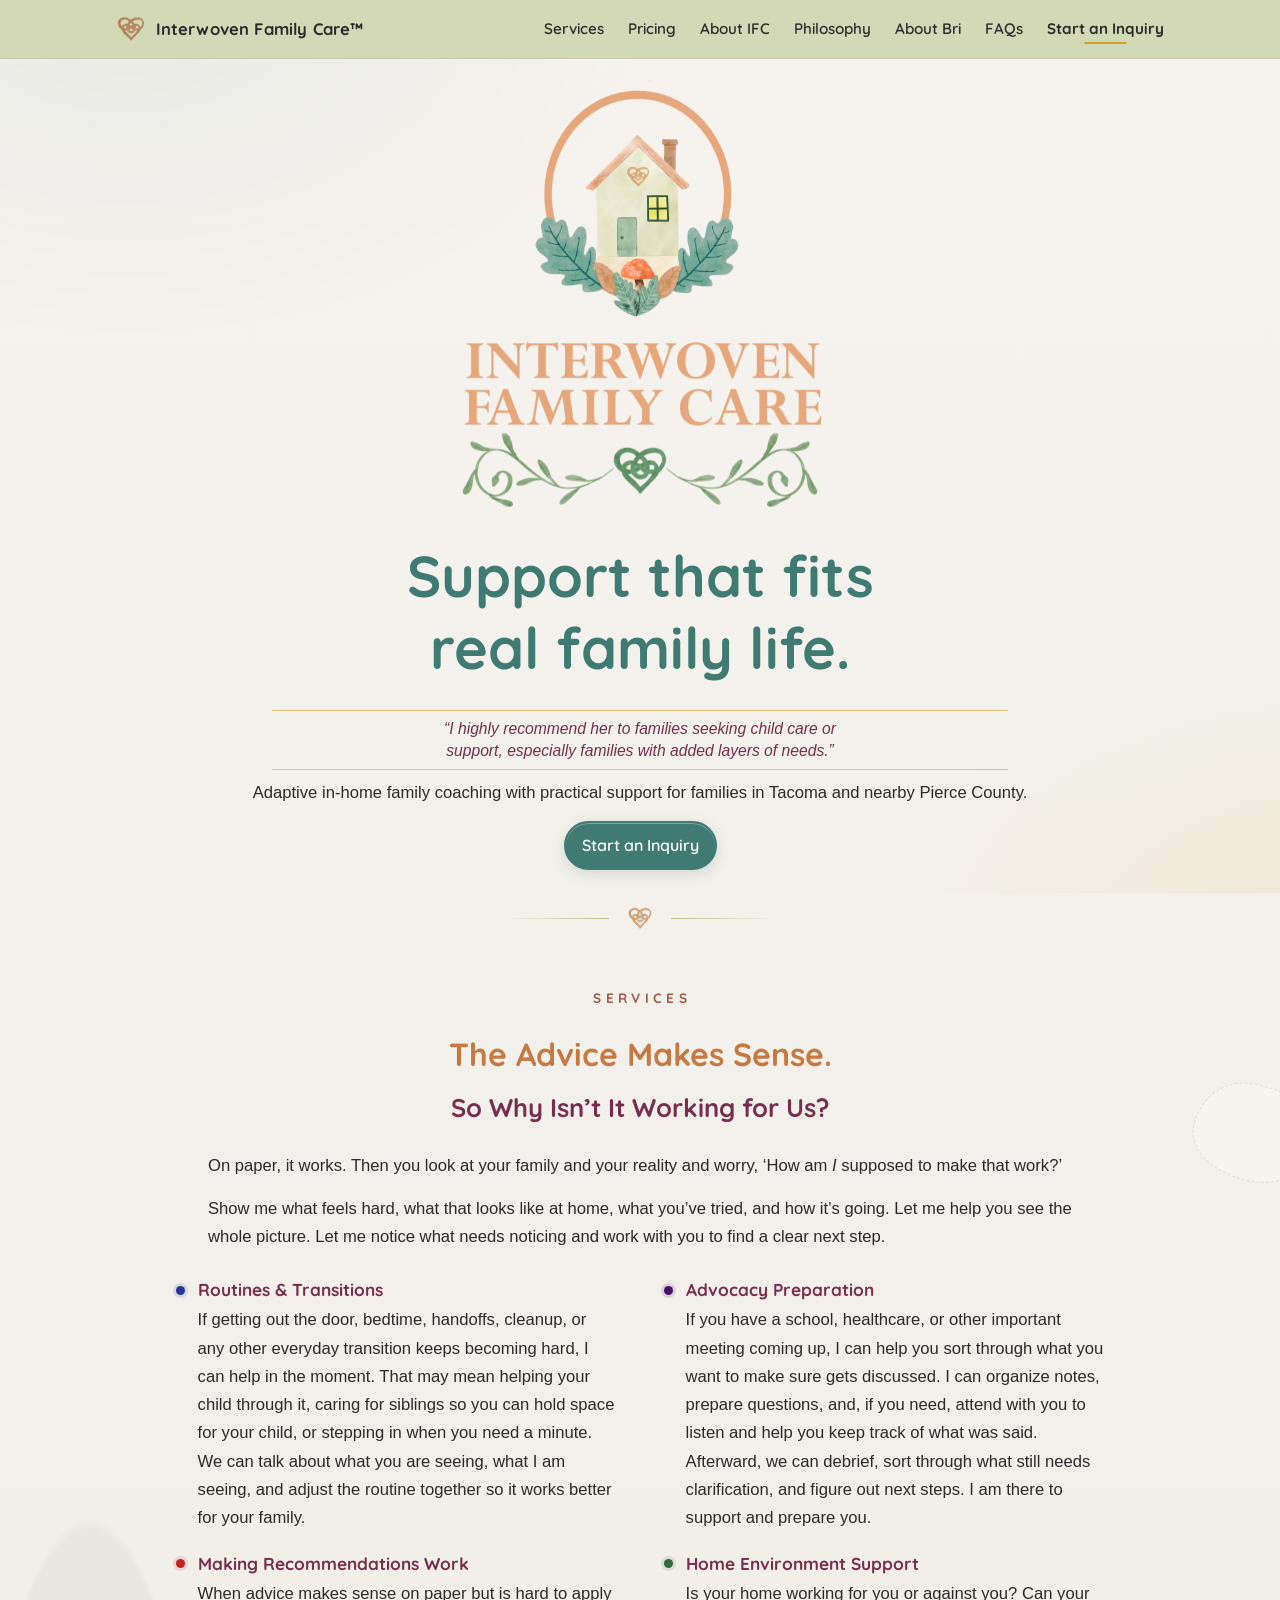
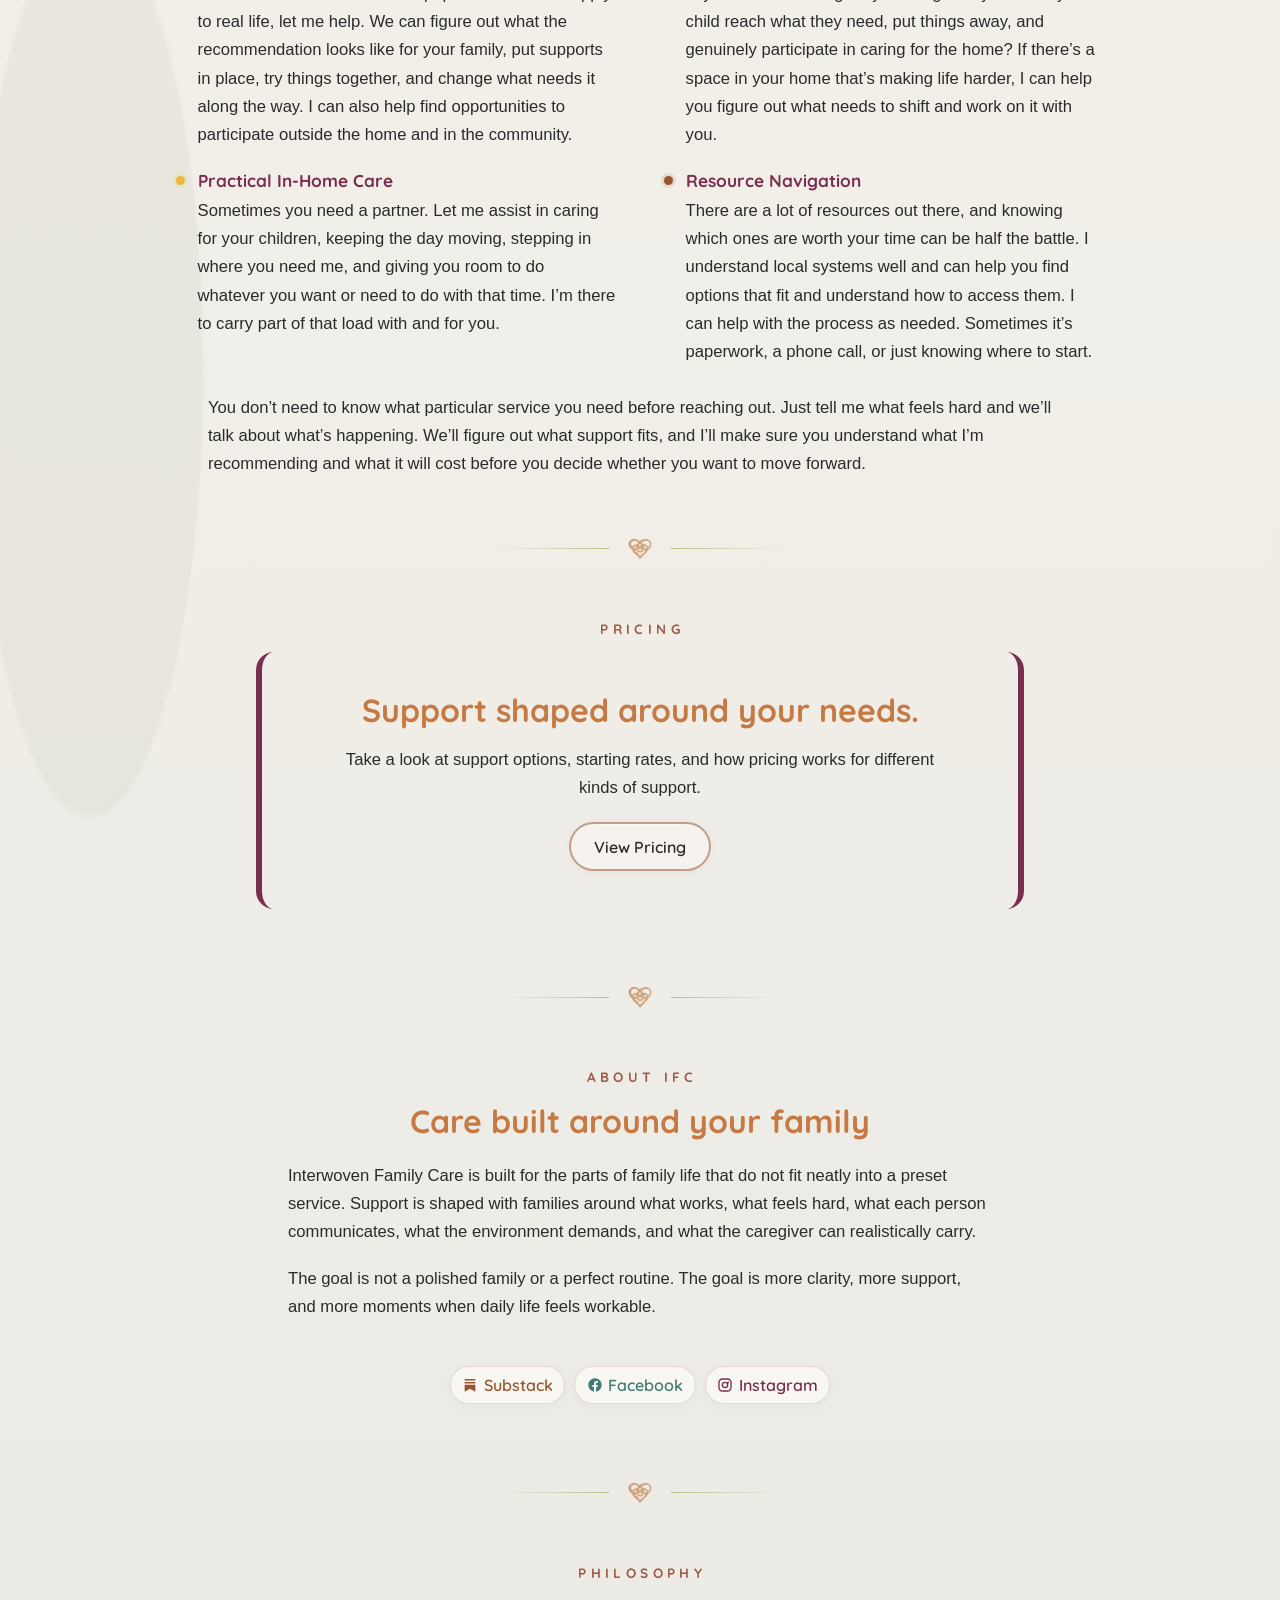
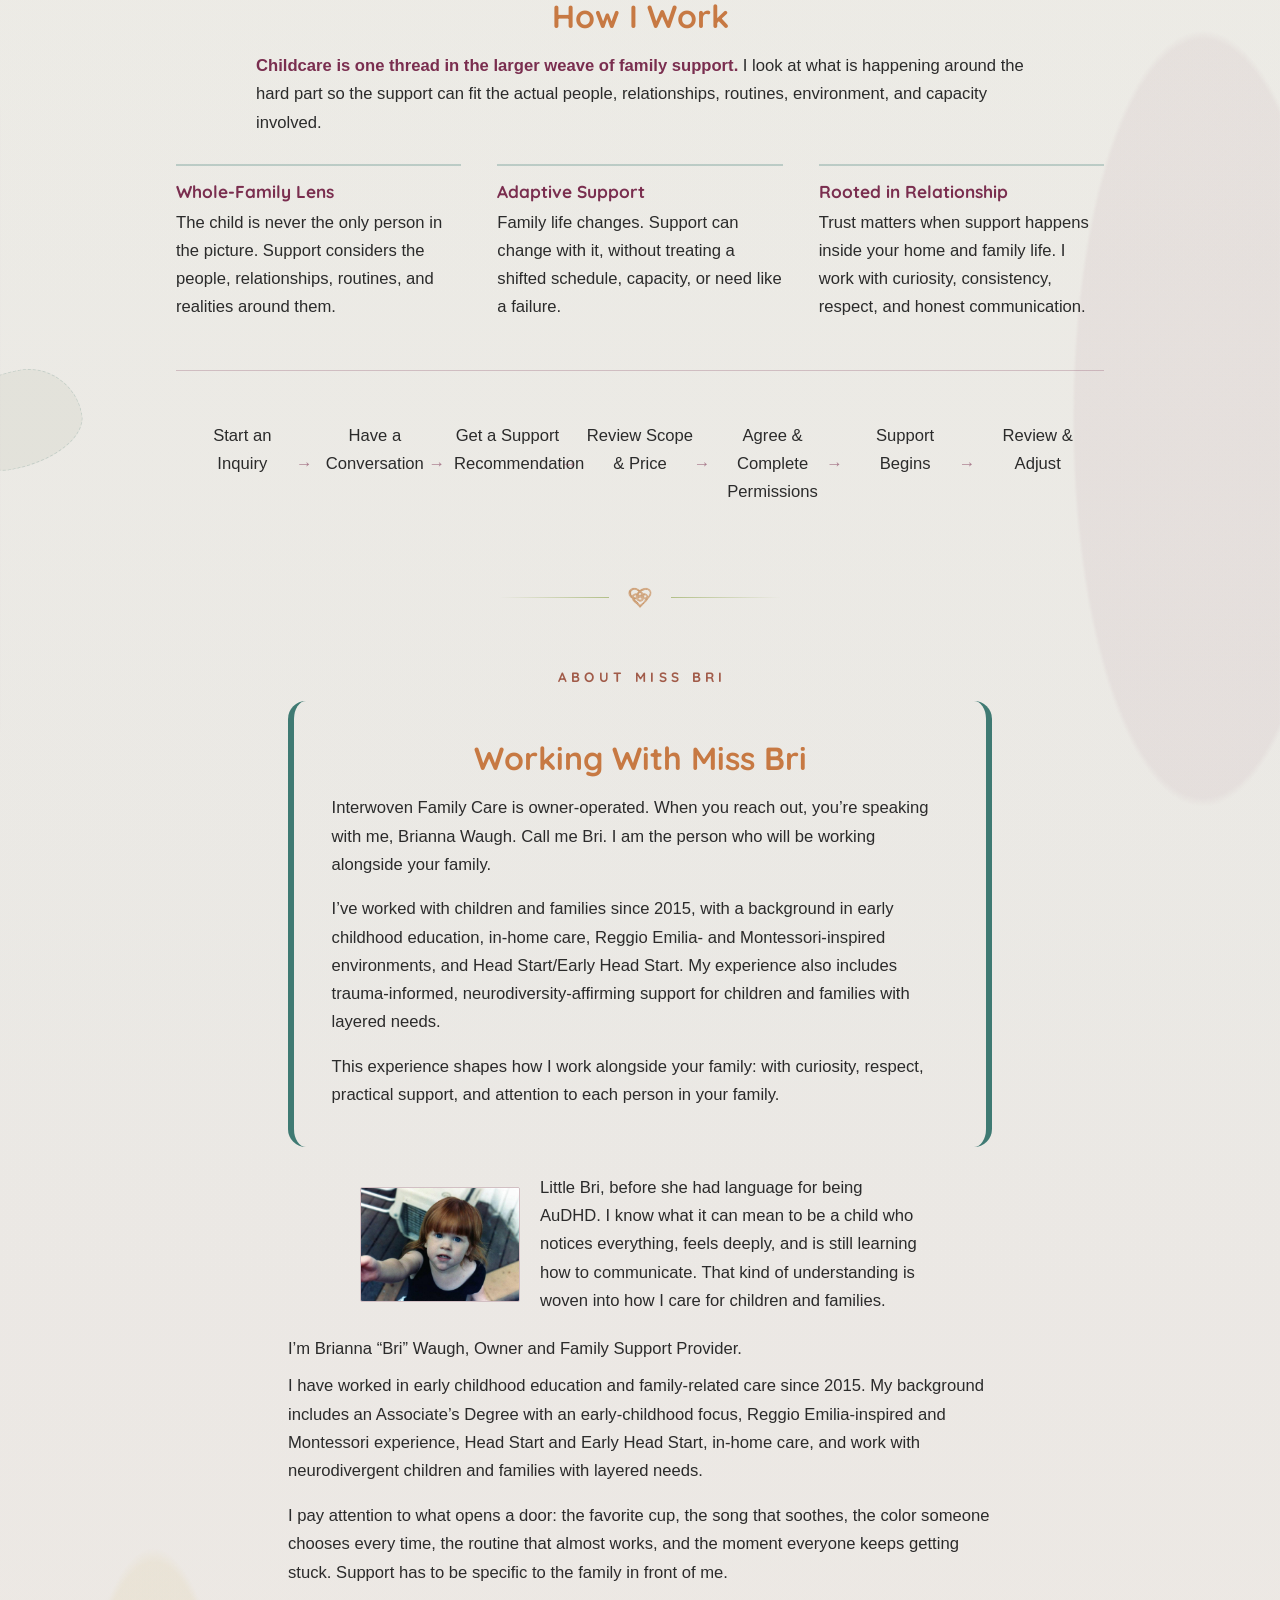
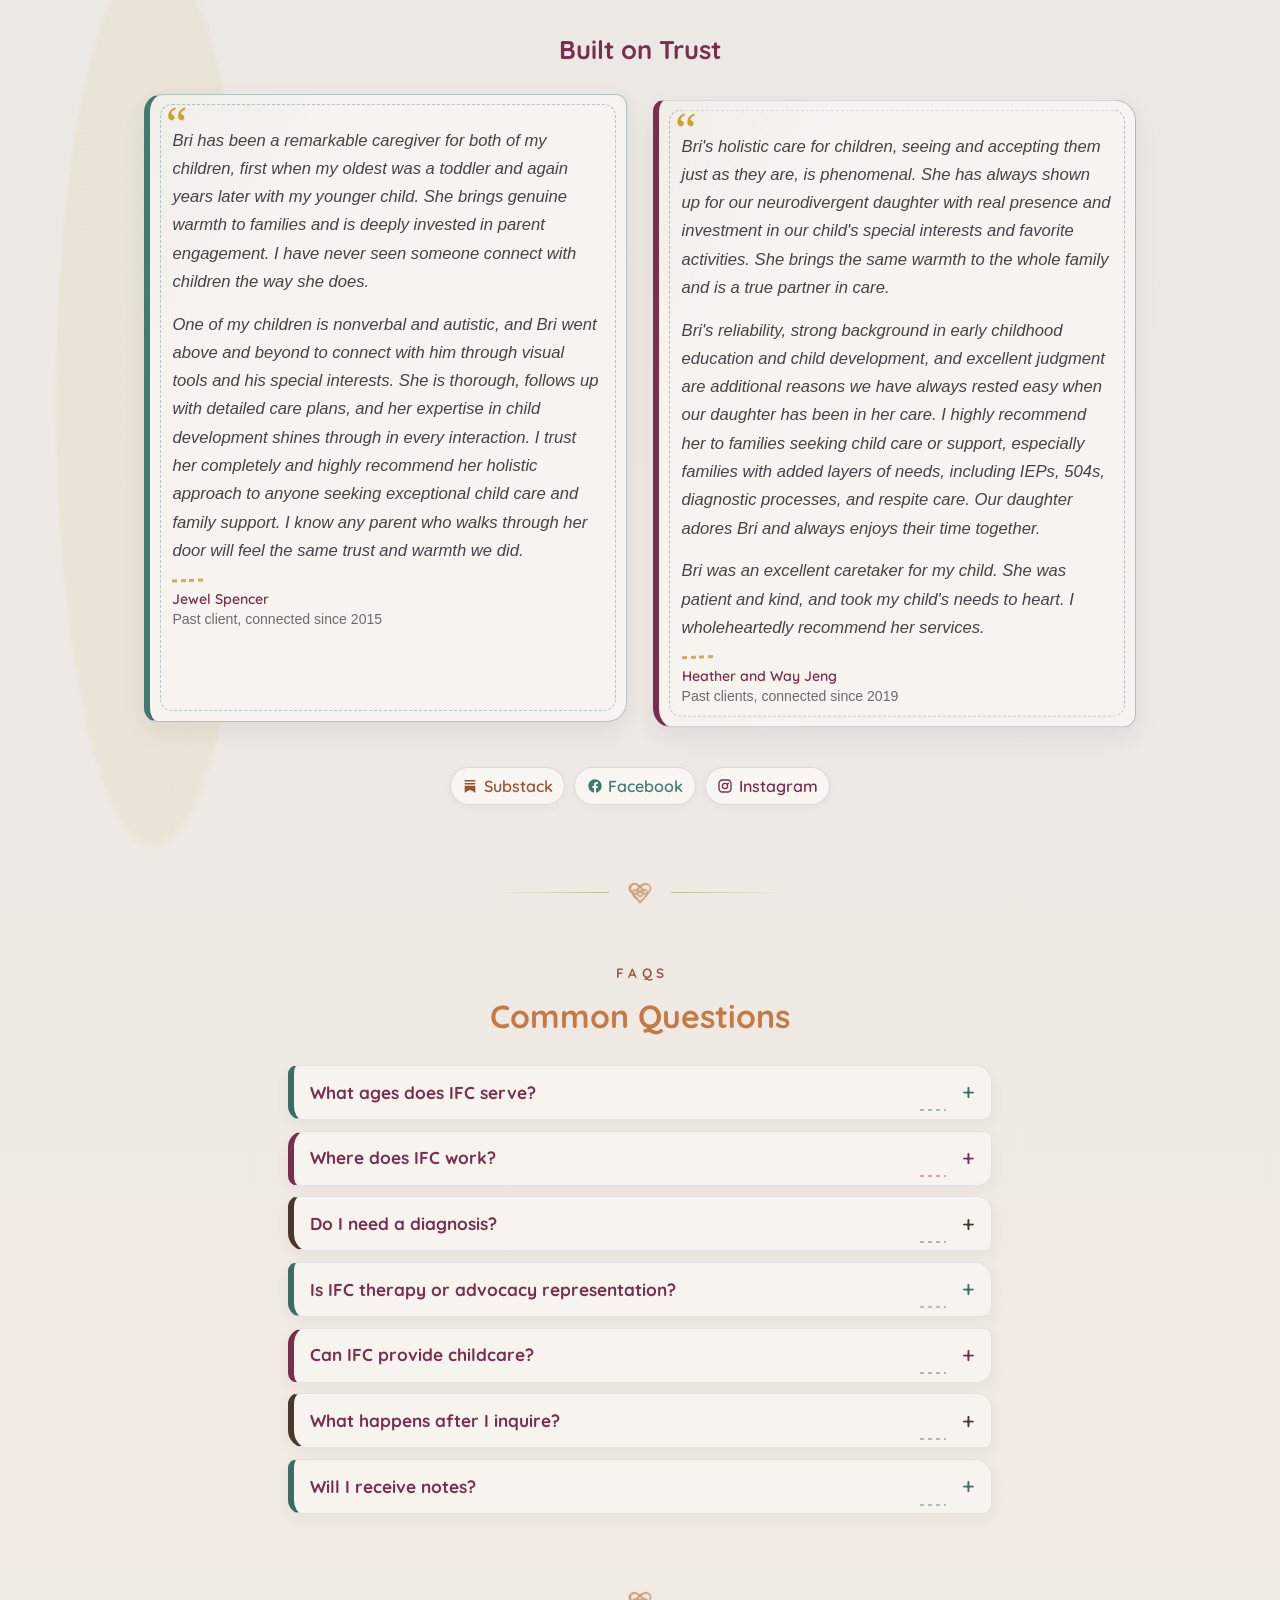
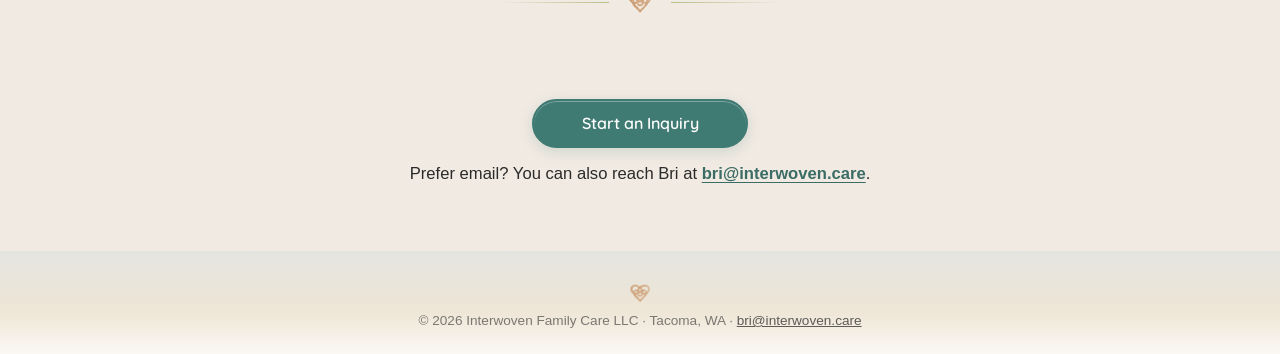
==== commit 70696b82: "Refine inquiry testimonials and form note" ====
--- a/index.html
+++ b/index.html
@@ -3667,7 +3667,7 @@
         <img class="wordmark rise d2" src="assets/wordmark.png" alt="" width="1120" height="530">
       </div>
       <h1 class="lede rise d3">Support that fits real family life.</h1>
-      <p class="hero-quote rise d4">&ldquo;I highly recommend her to families seeking child care or support, especially families with added layers of needs.&rdquo; <span>&mdash; Heather Jeng</span></p>
+      <p class="hero-quote rise d4">&ldquo;I highly recommend her to families seeking child care or support, especially families with added layers of needs.&rdquo;</p>
       <p class="sub rise d3">Adaptive in-home family coaching with practical support for families in Tacoma and nearby Pierce County.</p>
       <div class="hero-actions rise d4">
         <a class="btn btn-primary" href="/client-inquiry/">Start an Inquiry</a>
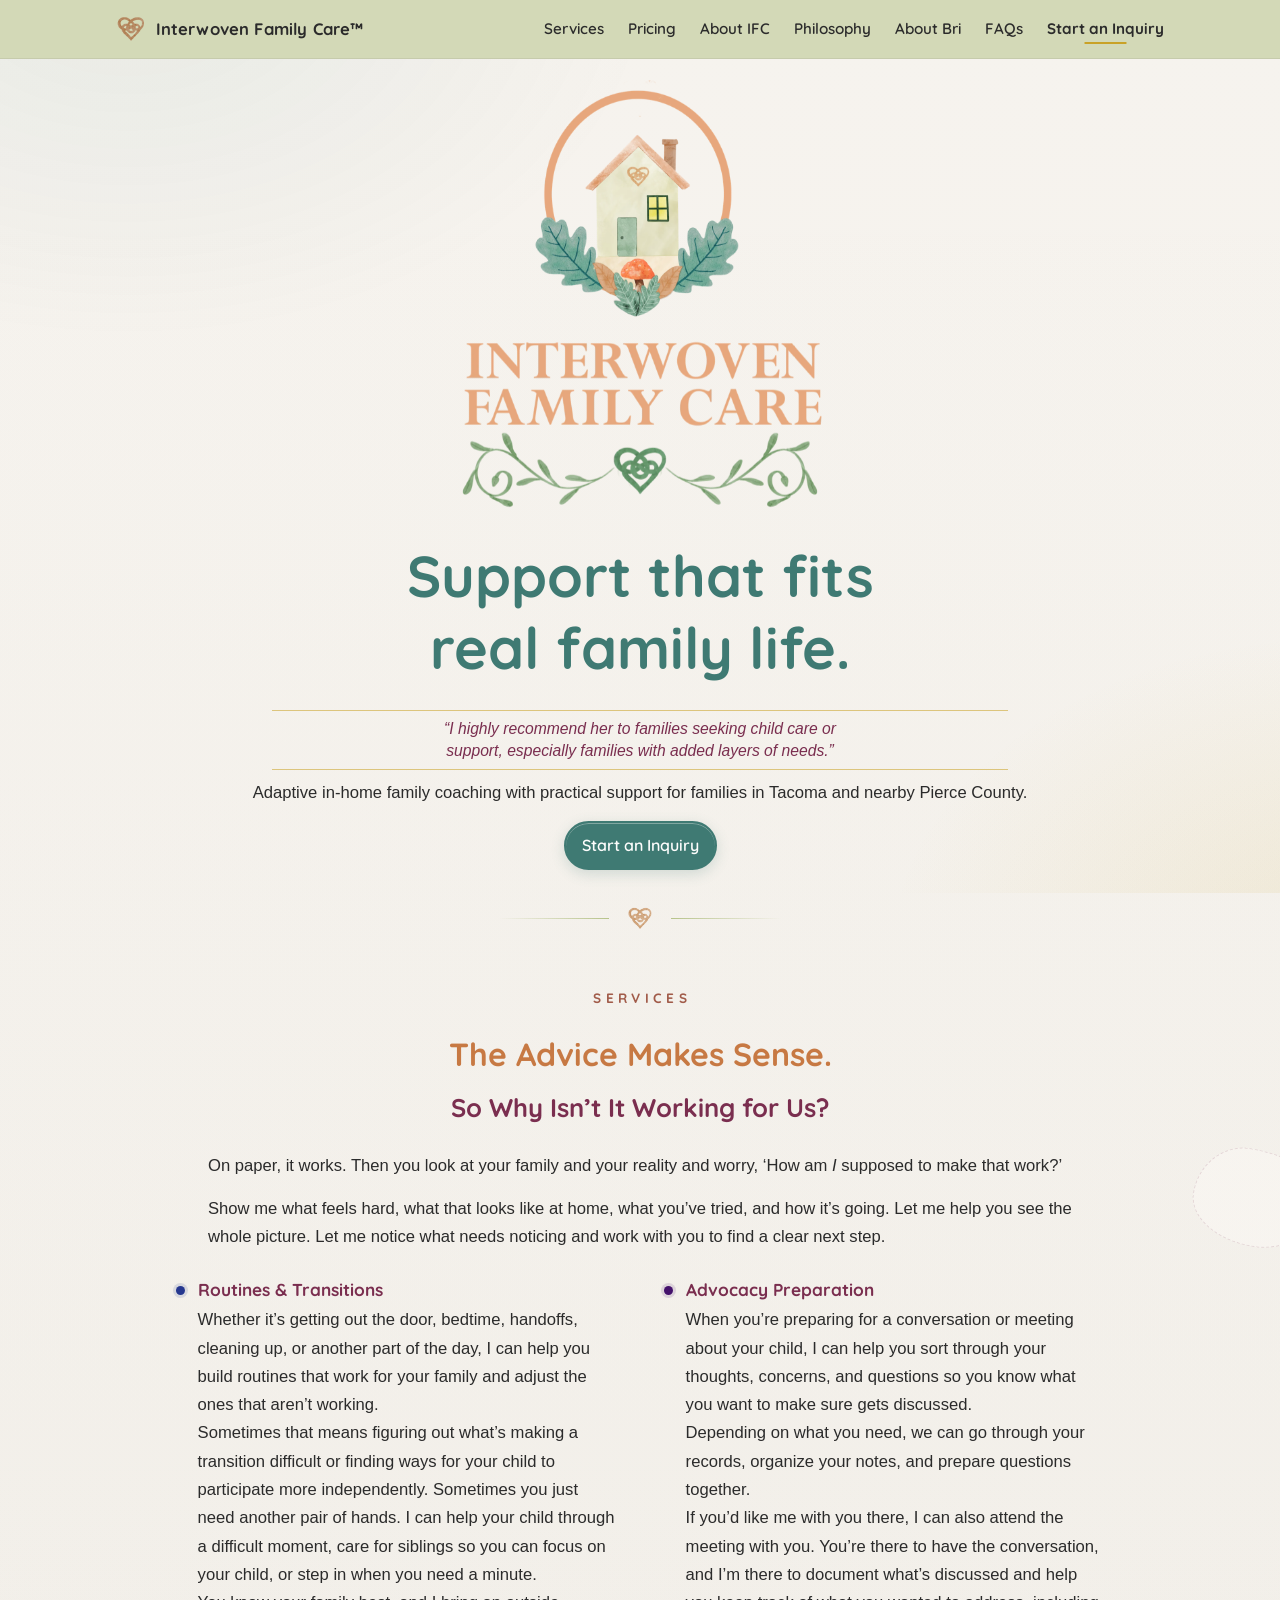
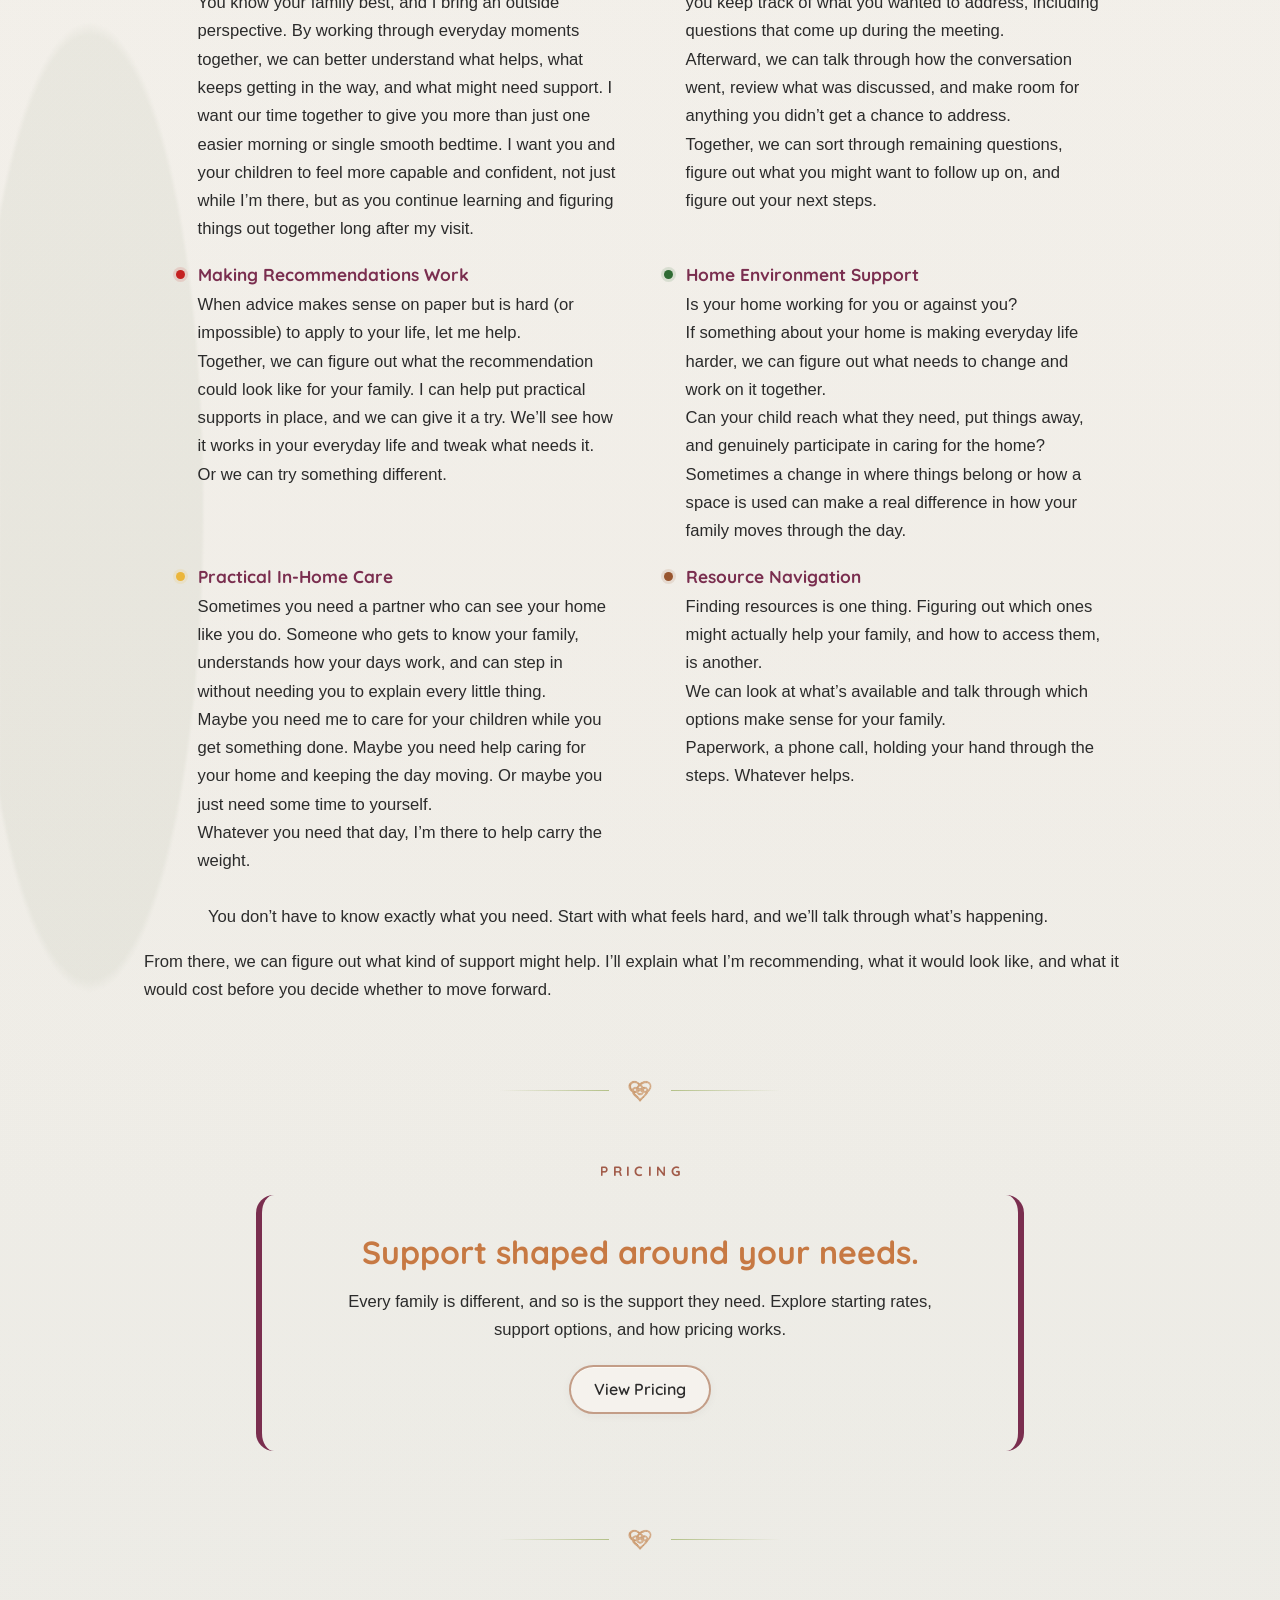
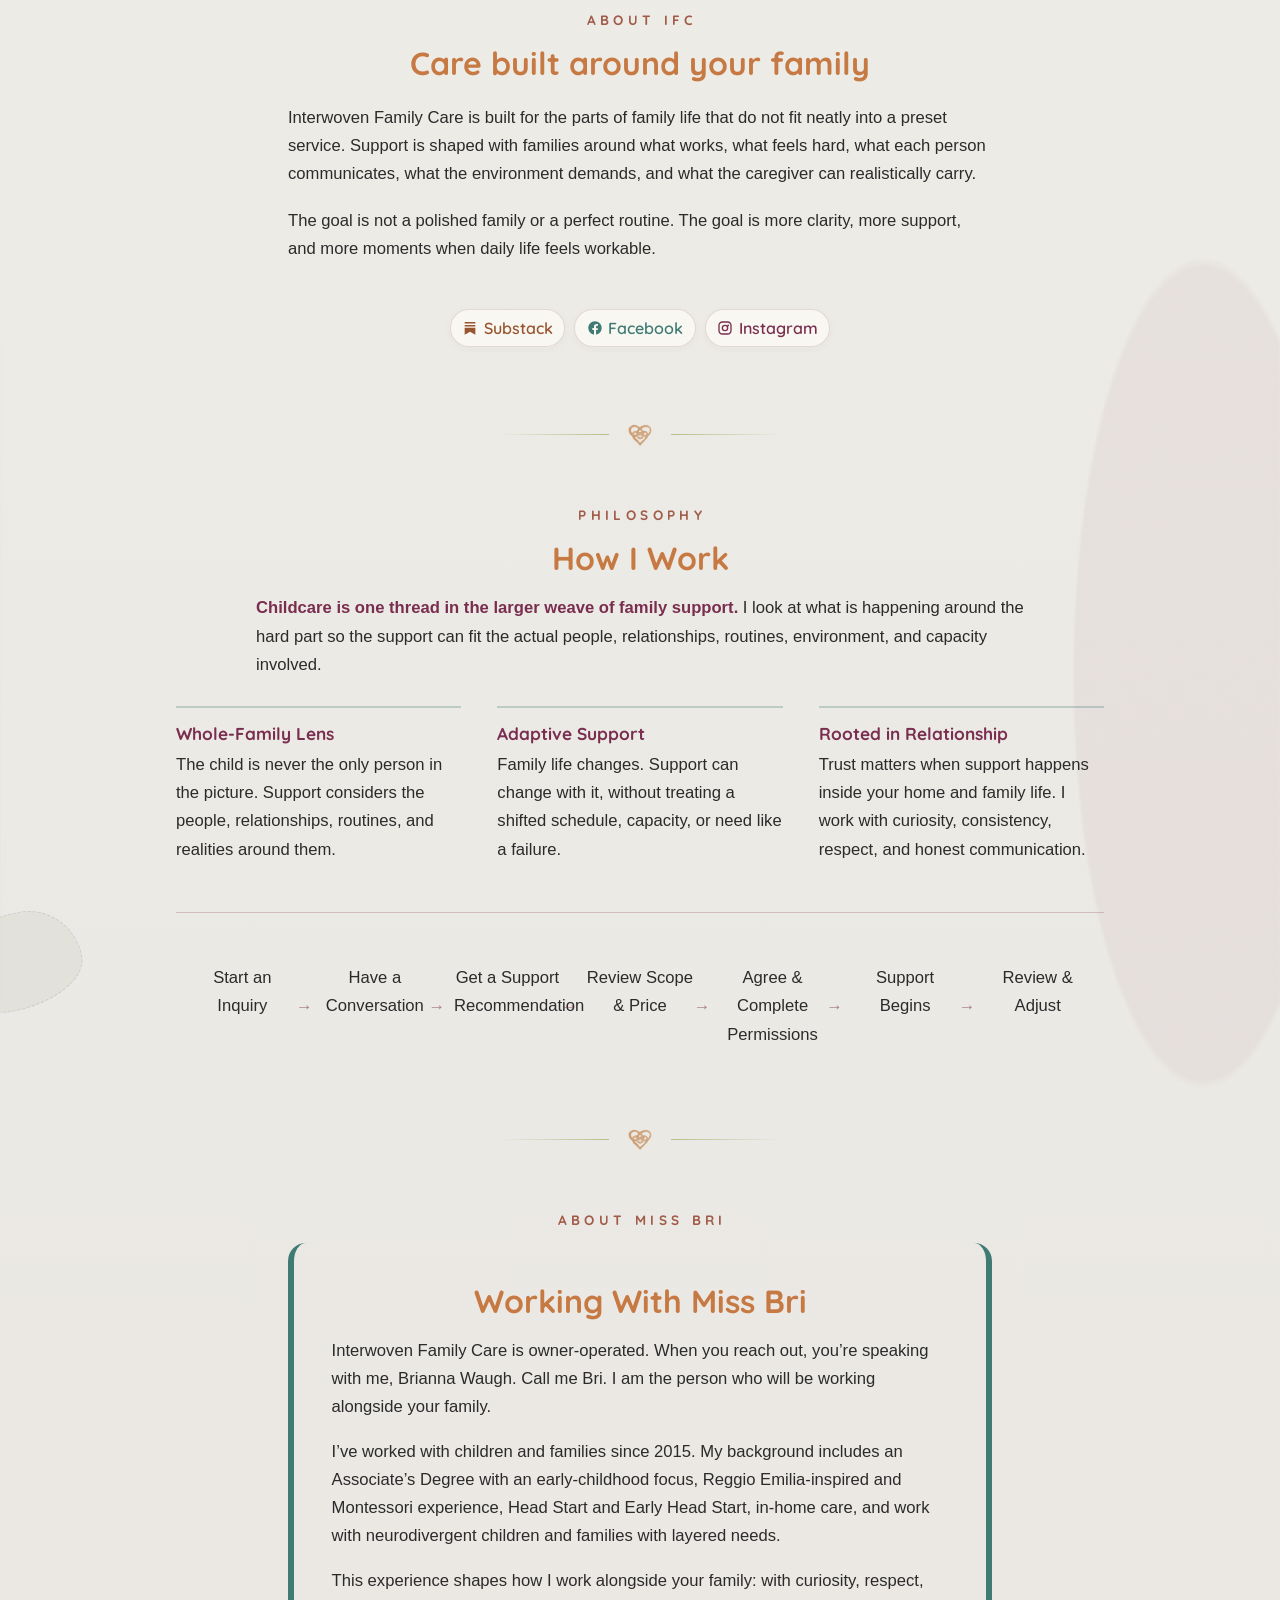
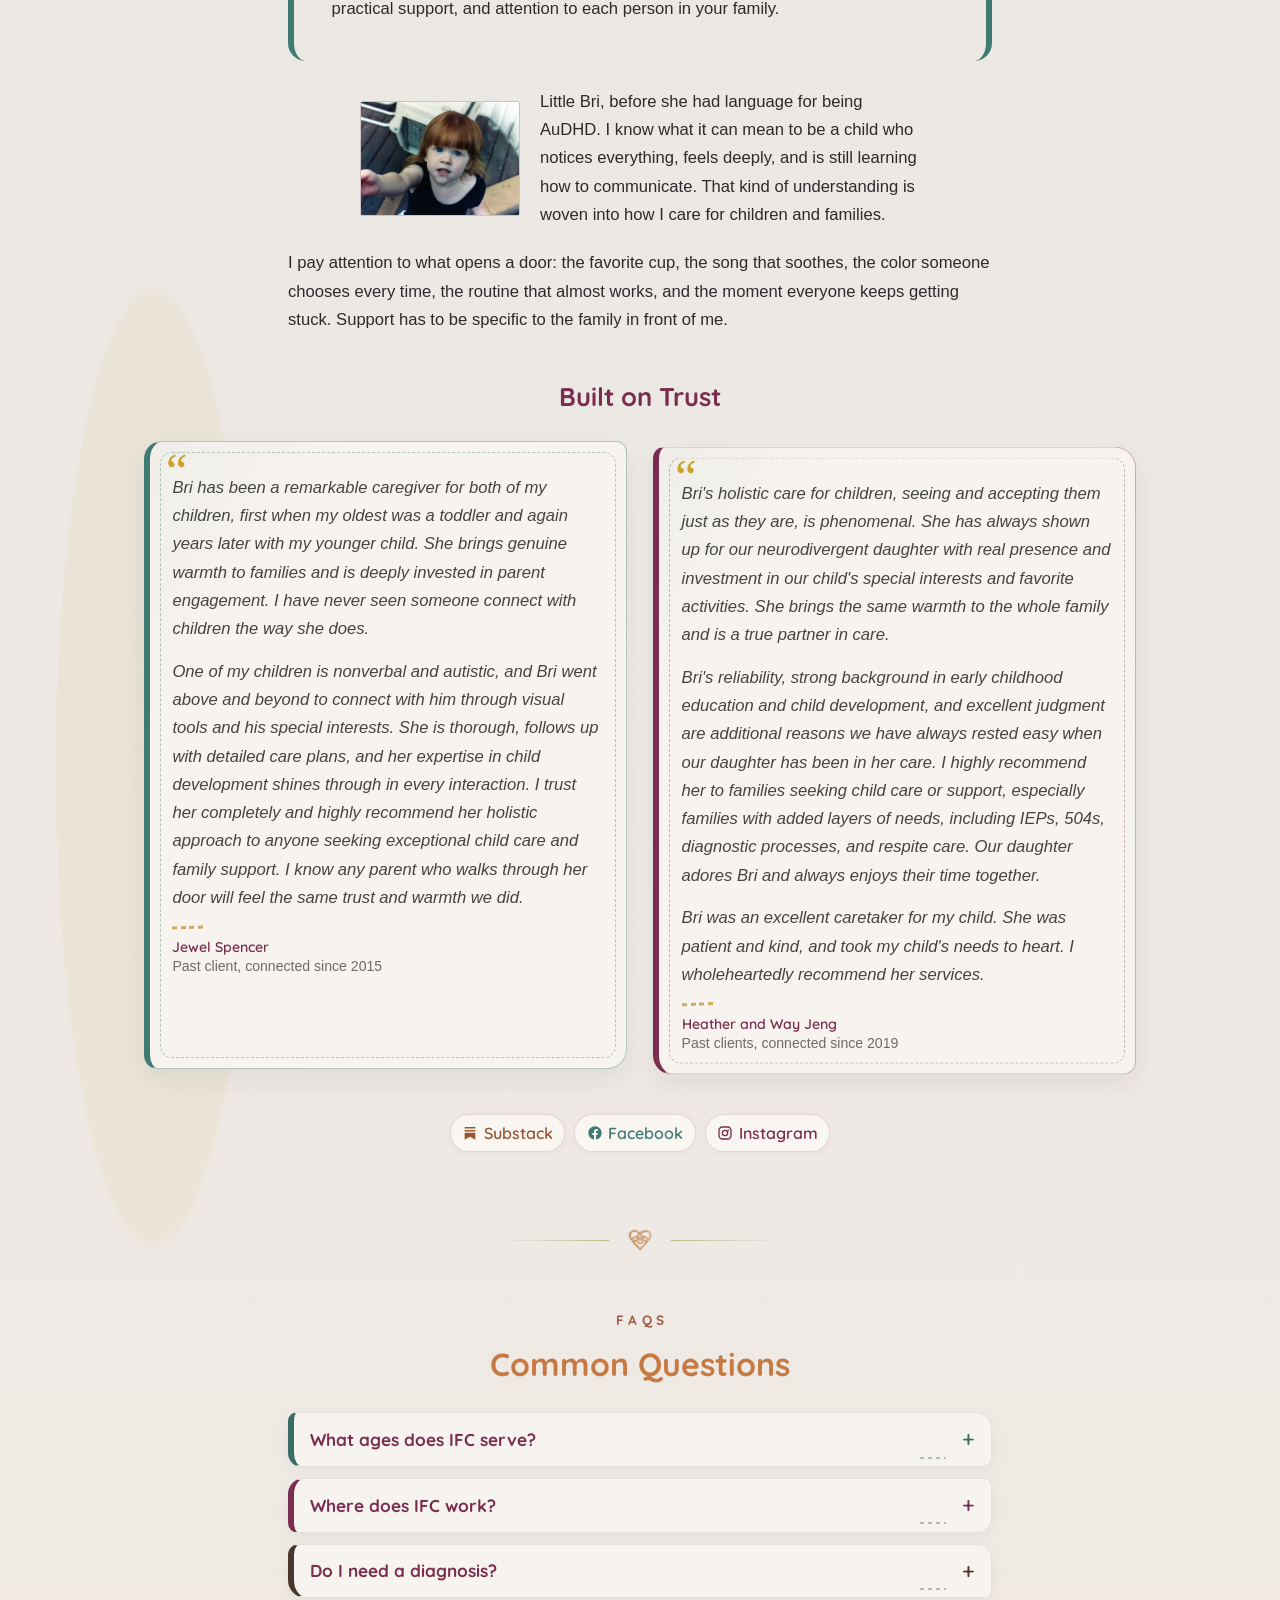
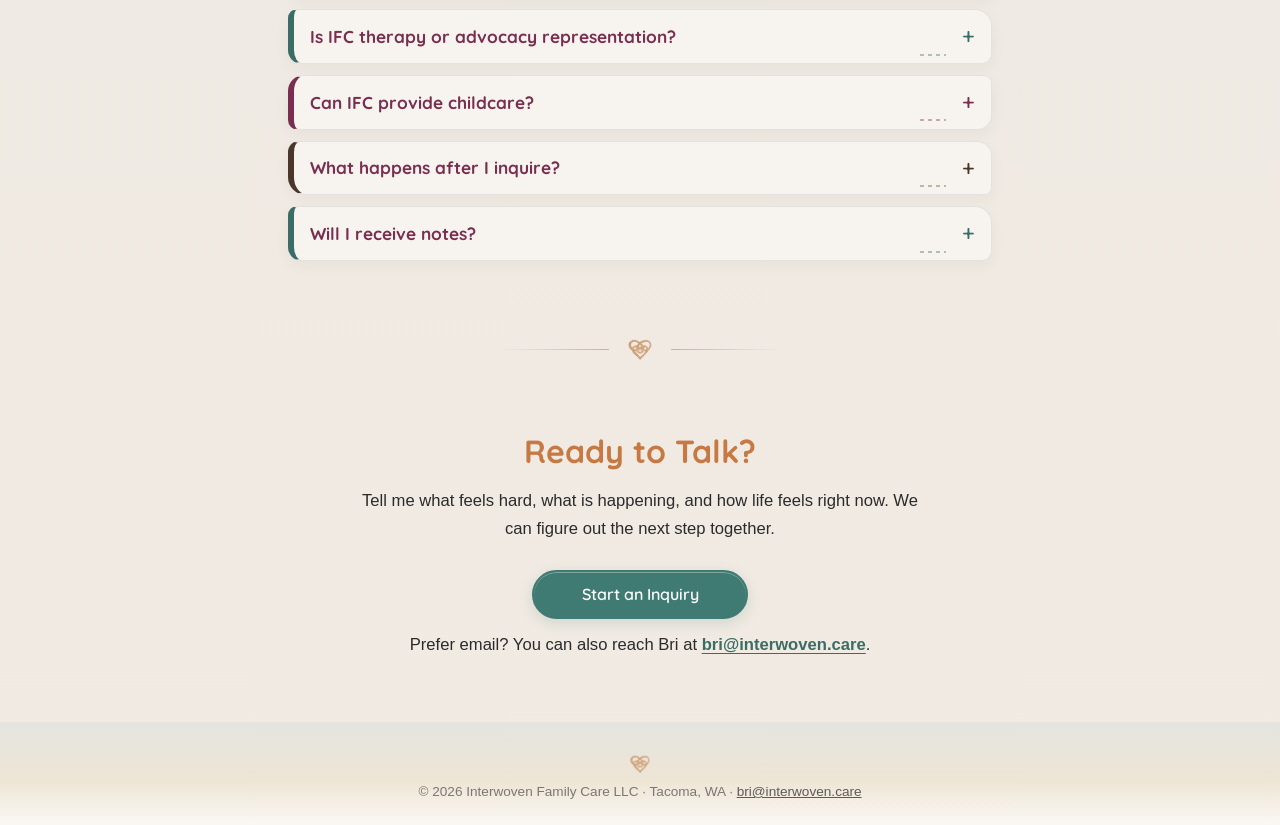
==== commit 81e0910c: "Update main page service copy" ====
--- a/index.html
+++ b/index.html
@@ -3686,30 +3686,45 @@
         <ul class="services-list">
           <li class="service-accent--moss">
             <h3>Routines &amp; Transitions</h3>
-            <p>If getting out the door, bedtime, handoffs, cleanup, or any other everyday transition keeps becoming hard, I can help in the moment. That may mean helping your child through it, caring for siblings so you can hold space for your child, or stepping in when you need a minute. We can talk about what you are seeing, what I am seeing, and adjust the routine together so it works better for your family.</p>
+            <p>Whether it&rsquo;s getting out the door, bedtime, handoffs, cleaning up, or another part of the day, I can help you build routines that work for your family and adjust the ones that aren&rsquo;t working.</p>
+            <p>Sometimes that means figuring out what&rsquo;s making a transition difficult or finding ways for your child to participate more independently. Sometimes you just need another pair of hands. I can help your child through a difficult moment, care for siblings so you can focus on your child, or step in when you need a minute.</p>
+            <p>You know your family best, and I bring an outside perspective. By working through everyday moments together, we can better understand what helps, what keeps getting in the way, and what might need support. I want our time together to give you more than just one easier morning or single smooth bedtime. I want you and your children to feel more capable and confident, not just while I&rsquo;m there, but as you continue learning and figuring things out together long after my visit.</p>
           </li>
           <li class="service-accent--plum">
             <h3>Advocacy Preparation</h3>
-            <p>If you have a school, healthcare, or other important meeting coming up, I can help you sort through what you want to make sure gets discussed. I can organize notes, prepare questions, and, if you need, attend with you to listen and help you keep track of what was said. Afterward, we can debrief, sort through what still needs clarification, and figure out next steps. I am there to support and prepare you.</p>
+            <p>When you&rsquo;re preparing for a conversation or meeting about your child, I can help you sort through your thoughts, concerns, and questions so you know what you want to make sure gets discussed.</p>
+            <p>Depending on what you need, we can go through your records, organize your notes, and prepare questions together.</p>
+            <p>If you&rsquo;d like me with you there, I can also attend the meeting with you. You&rsquo;re there to have the conversation, and I&rsquo;m there to document what&rsquo;s discussed and help you keep track of what you wanted to address, including questions that come up during the meeting.</p>
+            <p>Afterward, we can talk through how the conversation went, review what was discussed, and make room for anything you didn&rsquo;t get a chance to address.</p>
+            <p>Together, we can sort through remaining questions, figure out what you might want to follow up on, and figure out your next steps.</p>
           </li>
           <li class="service-accent--ochre">
             <h3>Making Recommendations Work</h3>
-            <p>When advice makes sense on paper but is hard to apply to real life, let me help. We can figure out what the recommendation looks like for your family, put supports in place, try things together, and change what needs it along the way. I can also help find opportunities to participate outside the home and in the community.</p>
+            <p>When advice makes sense on paper but is hard (or impossible) to apply to your life, let me help.</p>
+            <p>Together, we can figure out what the recommendation could look like for your family. I can help put practical supports in place, and we can give it a try. We&rsquo;ll see how it works in your everyday life and tweak what needs it. Or we can try something different.</p>
           </li>
           <li class="service-accent--copper">
             <h3>Home Environment Support</h3>
-            <p>Is your home working for you or against you? Can your child reach what they need, put things away, and genuinely participate in caring for the home? If there&rsquo;s a space in your home that&rsquo;s making life harder, I can help you figure out what needs to shift and work on it with you.</p>
+            <p>Is your home working for you or against you?</p>
+            <p>If something about your home is making everyday life harder, we can figure out what needs to change and work on it together.</p>
+            <p>Can your child reach what they need, put things away, and genuinely participate in caring for the home?</p>
+            <p>Sometimes a change in where things belong or how a space is used can make a real difference in how your family moves through the day.</p>
           </li>
           <li class="service-accent--plum">
             <h3>Practical In-Home Care</h3>
-            <p>Sometimes you need a partner. Let me assist in caring for your children, keeping the day moving, stepping in where you need me, and giving you room to do whatever you want or need to do with that time. I&rsquo;m there to carry part of that load with and for you.</p>
+            <p>Sometimes you need a partner who can see your home like you do. Someone who gets to know your family, understands how your days work, and can step in without needing you to explain every little thing.</p>
+            <p>Maybe you need me to care for your children while you get something done. Maybe you need help caring for your home and keeping the day moving. Or maybe you just need some time to yourself.</p>
+            <p>Whatever you need that day, I&rsquo;m there to help carry the weight.</p>
           </li>
           <li class="service-accent--moss">
             <h3>Resource Navigation</h3>
-            <p>There are a lot of resources out there, and knowing which ones are worth your time can be half the battle. I understand local systems well and can help you find options that fit and understand how to access them. I can help with the process as needed. Sometimes it&rsquo;s paperwork, a phone call, or just knowing where to start.</p>
+            <p>Finding resources is one thing. Figuring out which ones might actually help your family, and how to access them, is another.</p>
+            <p>We can look at what&rsquo;s available and talk through which options make sense for your family.</p>
+            <p>Paperwork, a phone call, holding your hand through the steps. Whatever helps.</p>
           </li>
         </ul>
-        <p>You don&rsquo;t need to know what particular service you need before reaching out. Just tell me what feels hard and we&rsquo;ll talk about what&rsquo;s happening. We&rsquo;ll figure out what support fits, and I&rsquo;ll make sure you understand what I&rsquo;m recommending and what it will cost before you decide whether you want to move forward.</p>
+        <p>You don&rsquo;t have to know exactly what you need. Start with what feels hard, and we&rsquo;ll talk through what&rsquo;s happening.</p>
+        <p>From there, we can figure out what kind of support might help. I&rsquo;ll explain what I&rsquo;m recommending, what it would look like, and what it would cost before you decide whether to move forward.</p>
       </div>
     </section>
 
@@ -3720,7 +3735,7 @@
         <p class="eyebrow">Pricing</p>
         <div class="payment-note bracketed-block">
           <h2>Support shaped around your needs.</h2>
-          <p>Take a look at support options, starting rates, and how pricing works for different kinds of support.</p>
+          <p>Every family is different, and so is the support they need. Explore starting rates, support options, and how pricing works.</p>
           <div class="payment-actions">
             <a class="btn btn-ghost" href="https://interwoven.care/pricing/">View Pricing</a>
           </div>
@@ -3802,7 +3817,7 @@
         <div class="early-bri-card bracketed-block">
           <h2 id="early-bri-heading">Working With Miss Bri</h2>
           <p>Interwoven Family Care is owner-operated. When you reach out, you&rsquo;re speaking with me, Brianna Waugh. Call me Bri. I am the person who will be working alongside your family.</p>
-          <p>I&rsquo;ve worked with children and families since 2015, with a background in early childhood education, in-home care, Reggio Emilia- and Montessori-inspired environments, and Head Start/Early Head Start. My experience also includes trauma-informed, neurodiversity-affirming support for children and families with layered needs.</p>
+          <p>I&rsquo;ve worked with children and families since 2015. My background includes an Associate&rsquo;s Degree with an early-childhood focus, Reggio Emilia-inspired and Montessori experience, Head Start and Early Head Start, in-home care, and work with neurodivergent children and families with layered needs.</p>
           <p>This experience shapes how I work alongside your family: with curiosity, respect, practical support, and attention to each person in your family.</p>
         </div>
         <div class="founder-intro">
@@ -3811,7 +3826,6 @@
           </div>
           <p class="founder-caption">Little Bri, before she had language for being AuDHD. I know what it can mean to be a child who notices everything, feels deeply, and is still learning how to communicate. That kind of understanding is woven into how I care for children and families.</p>
         </div>
-        <p class="bri-intro"><span class="bri-opening">I&rsquo;m Brianna &ldquo;Bri&rdquo; Waugh, Owner and Family Support Provider.</span> I have worked in early childhood education and family-related care since 2015. My background includes an Associate&rsquo;s Degree with an early-childhood focus, Reggio Emilia-inspired and Montessori experience, Head Start and Early Head Start, in-home care, and work with neurodivergent children and families with layered needs.</p>
         <p>I pay attention to what opens a door: the favorite cup, the song that soothes, the color someone chooses every time, the routine that almost works, and the moment everyone keeps getting stuck. Support has to be specific to the family in front of me.</p>
       </div>
       <div id="kind-words">
@@ -3911,6 +3925,8 @@
 
     <section class="section final-inquiry" id="contact" aria-label="Start an Inquiry">
       <div class="wrap" data-reveal>
+        <h2>Ready to Talk?</h2>
+        <p>Tell me what feels hard, what is happening, and how life feels right now. We can figure out the next step together.</p>
         <div class="contact-actions">
           <a class="btn btn-call" href="/client-inquiry/">Start an Inquiry</a>
         </div>
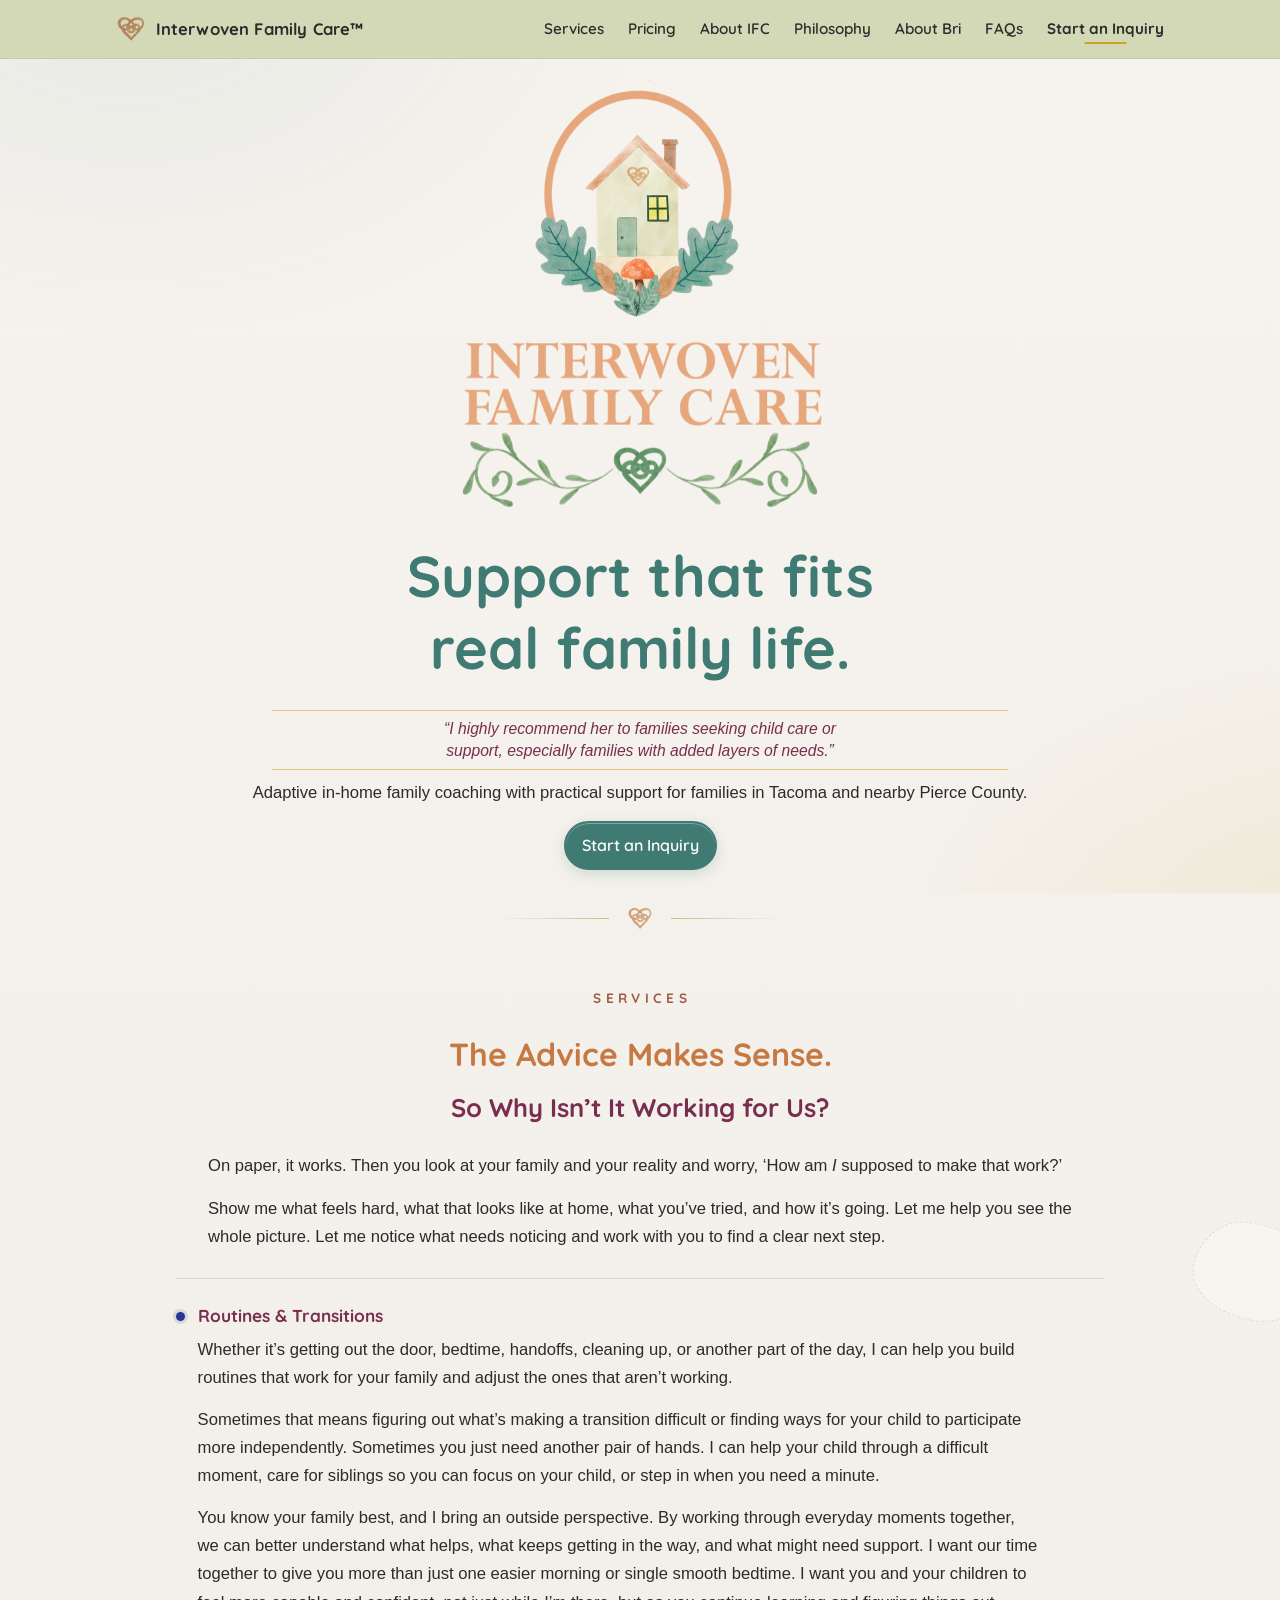
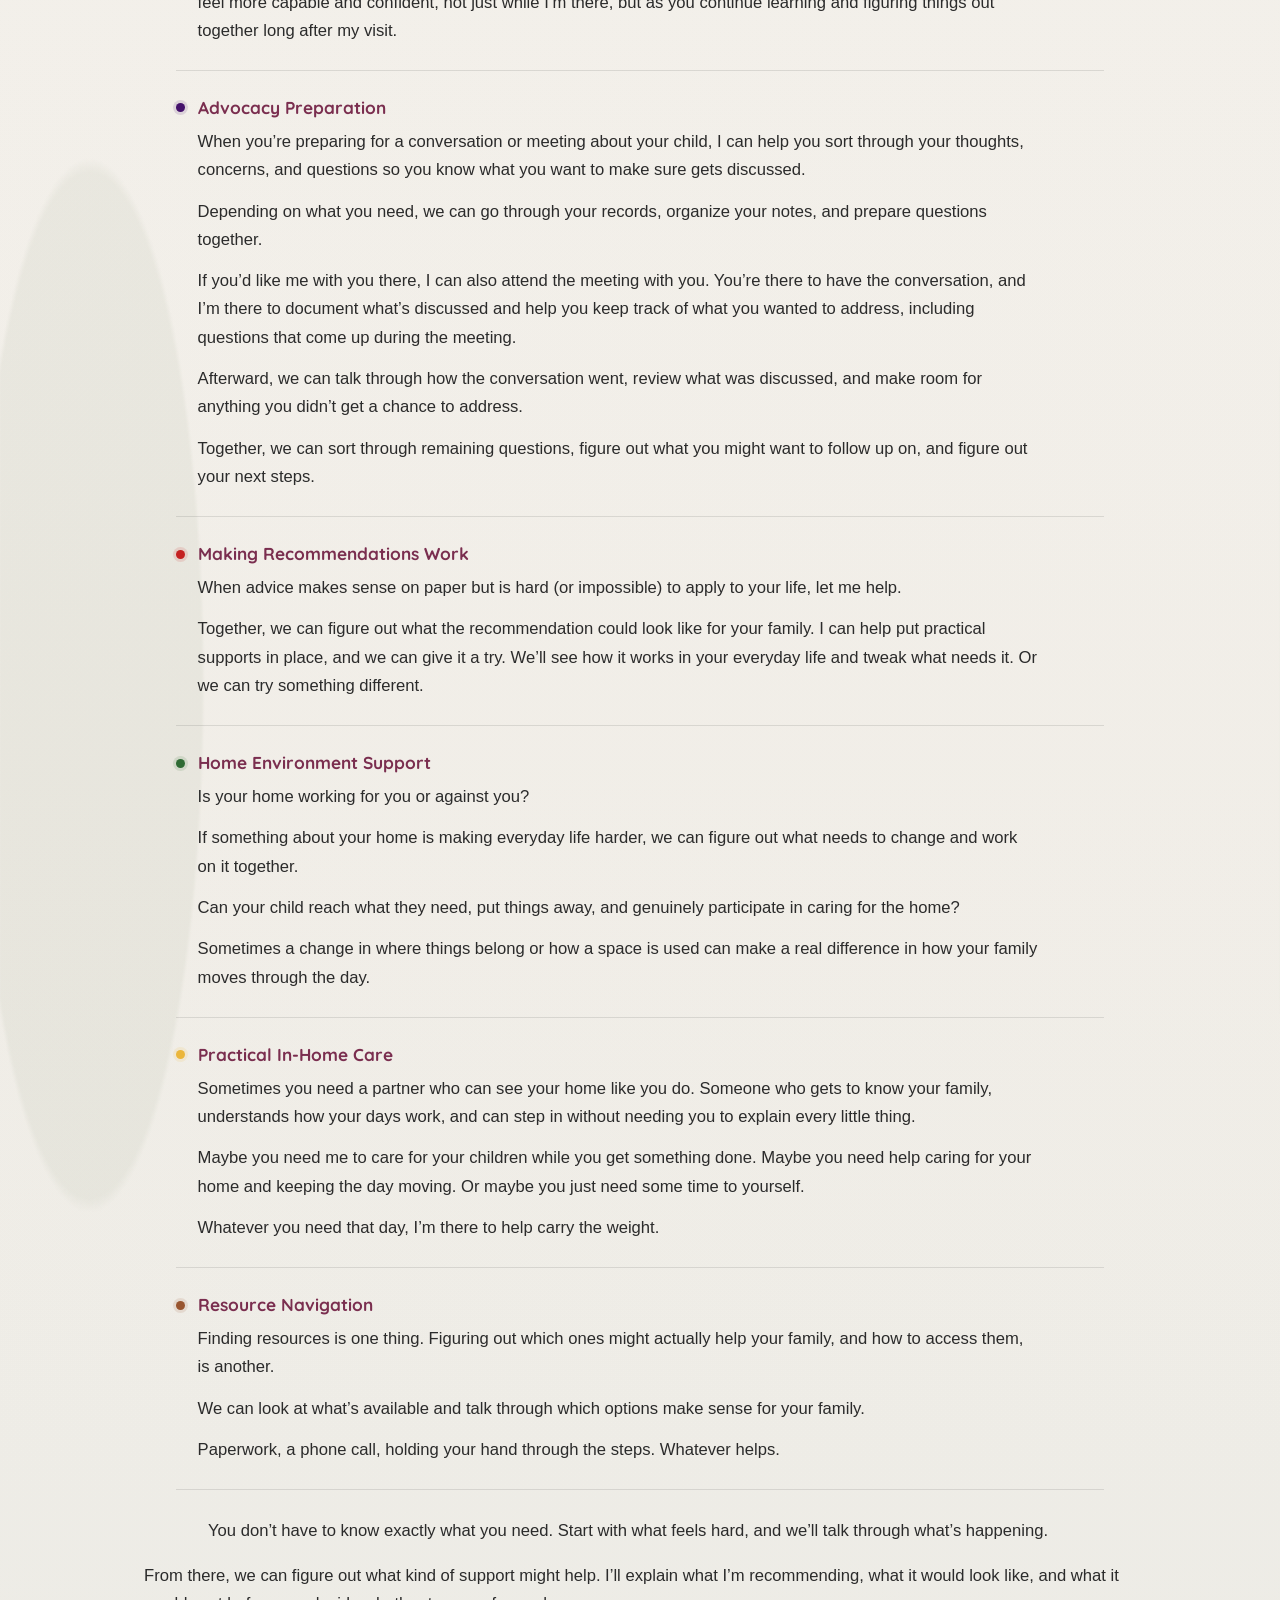
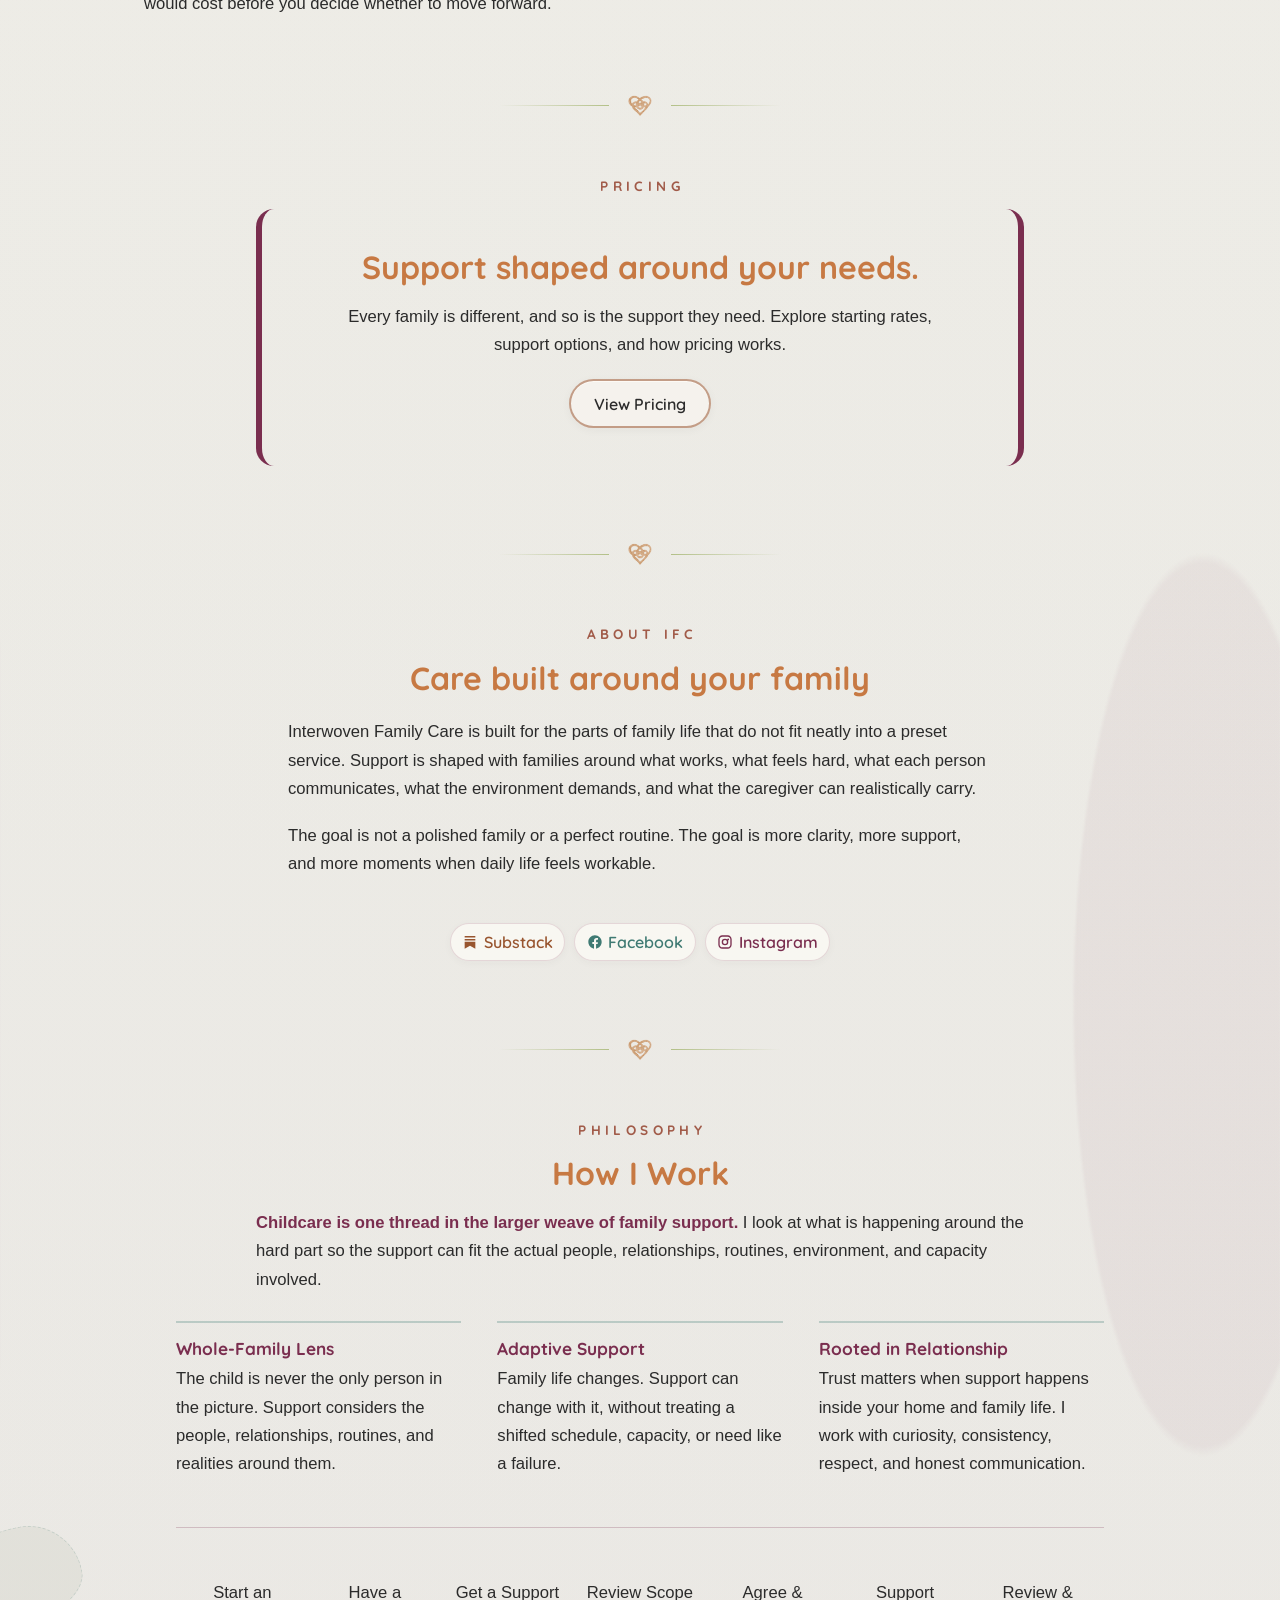
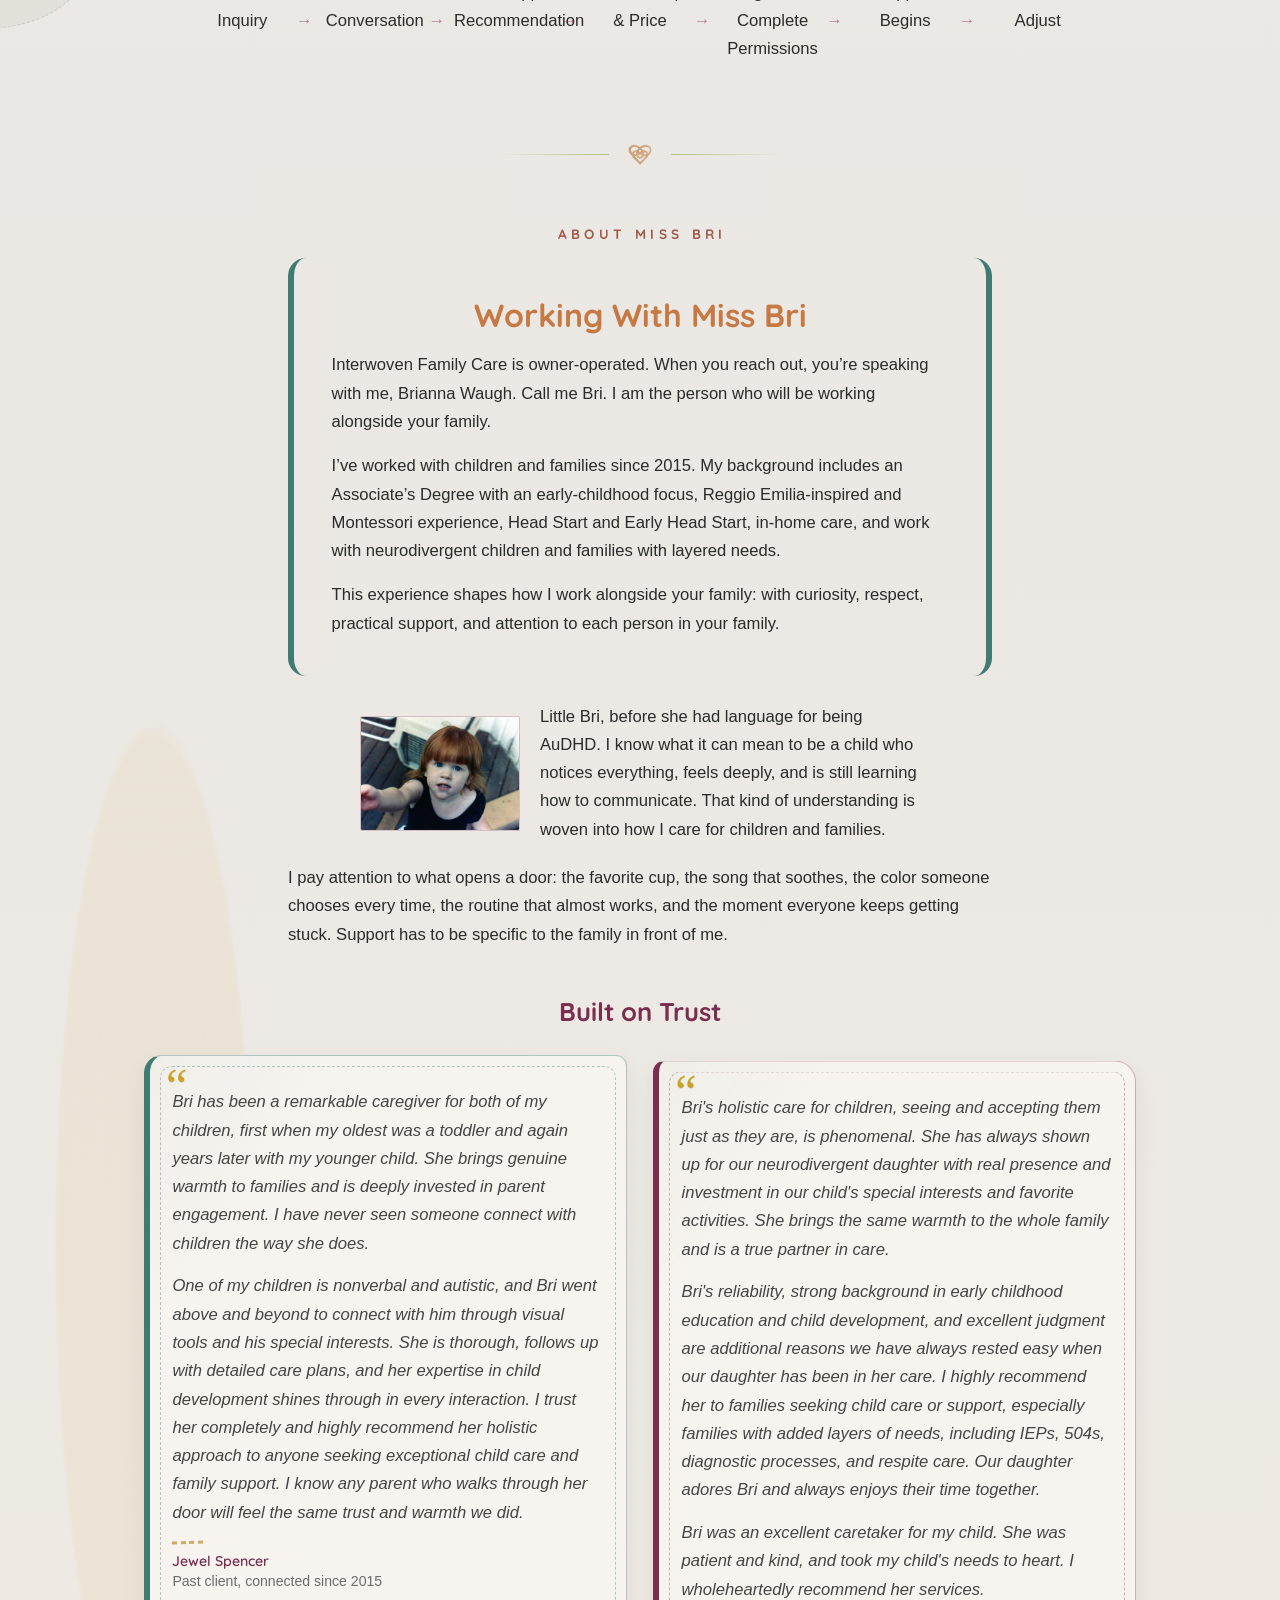
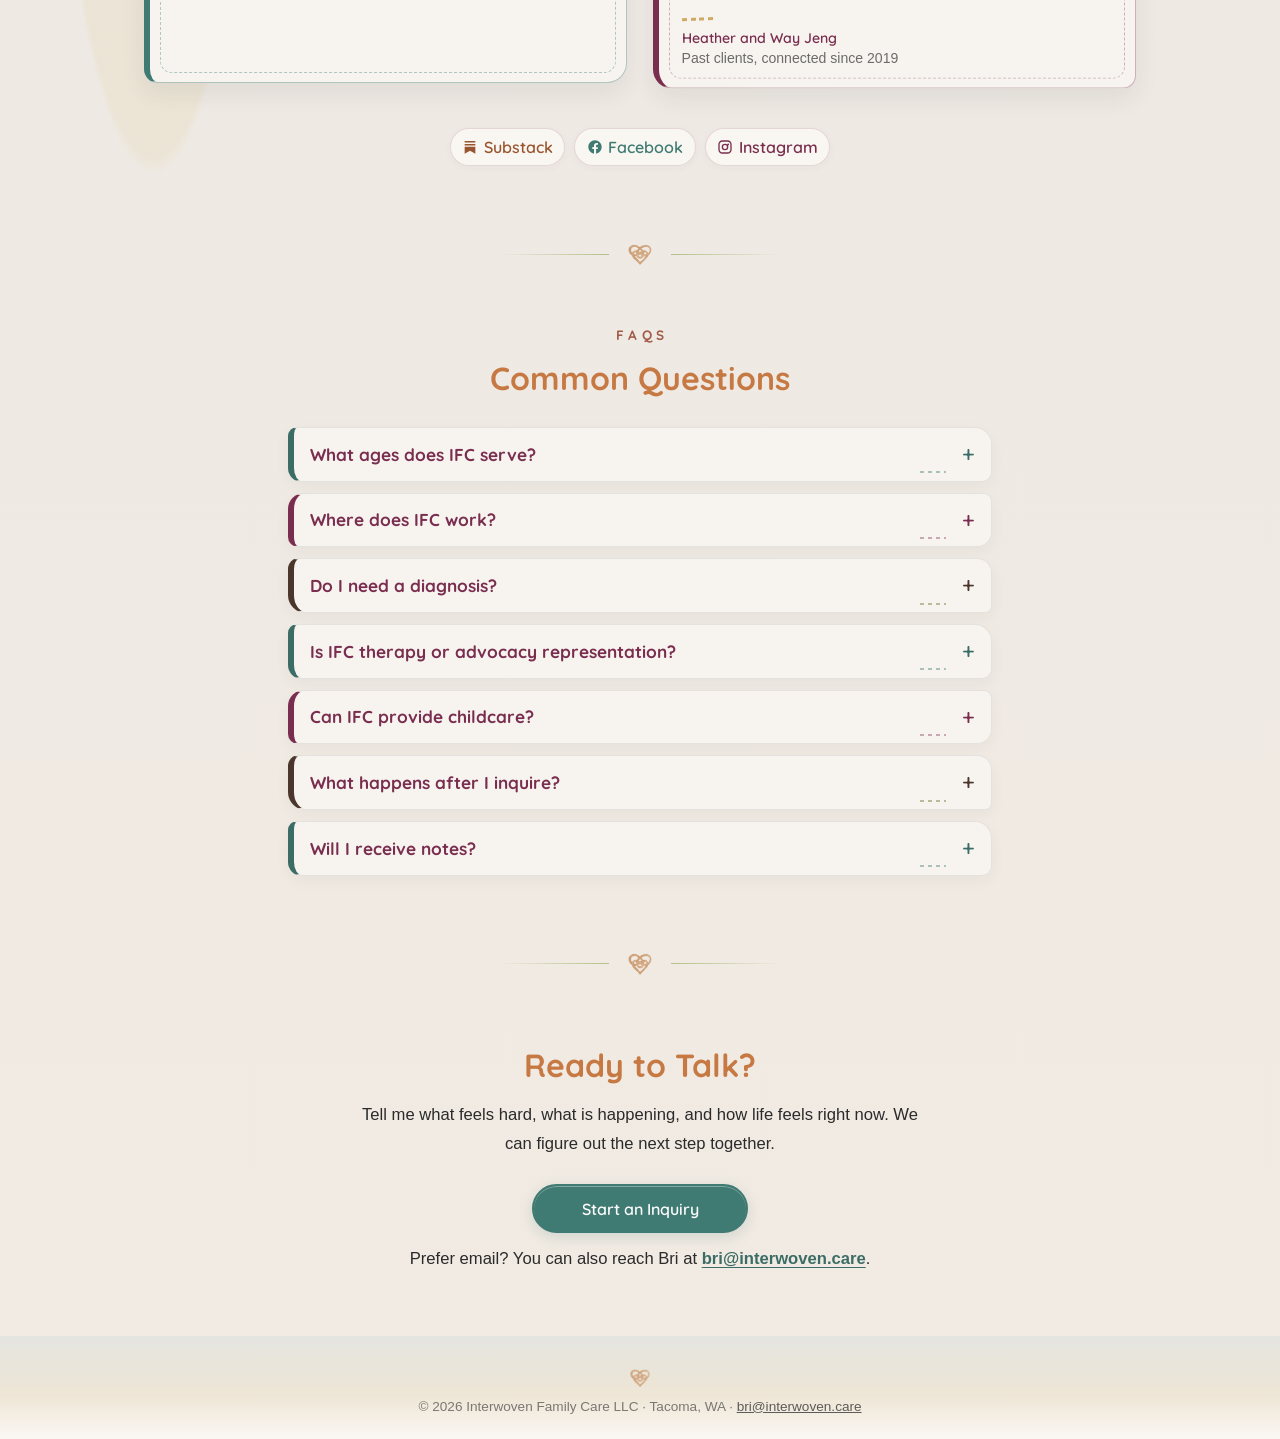
==== commit ac46d70f: "Update main page services layout" ====
--- a/index.html
+++ b/index.html
@@ -1325,20 +1325,47 @@
       margin: var(--space-intro-content) auto 0;
       padding: 0;
       max-width: 58rem;
-      display: grid;
-      grid-template-columns: repeat(2, minmax(0, 1fr));
-      column-gap: clamp(1.5rem, 4vw, 3rem);
-      row-gap: 1.2rem;
       list-style: none;
     }
 
     .services-list li {
+      min-width: 0;
+      padding: clamp(1.15rem, 2.5vw, 1.55rem) 0;
+      border-top: 1px solid rgba(43, 43, 43, 0.12);
+    }
+
+    .services-list li:last-child {
+      border-bottom: 1px solid rgba(43, 43, 43, 0.12);
+    }
+
+    .service-details summary {
+      display: block;
+      list-style: none;
+      padding: 0;
+      cursor: default;
+      pointer-events: none;
+    }
+
+    .service-details {
+      border: 0;
+      padding-left: 0;
+    }
+
+    .service-details summary::-webkit-details-marker {
+      display: none;
+    }
+
+    .service-details summary::after {
+      content: none;
+    }
+
+    .service-details summary h3 {
       position: relative;
-      min-width: 0;
+      margin: 0;
       padding-left: 1.35rem;
     }
 
-    .services-list li::before {
+    .service-details summary h3::before {
       content: "";
       position: absolute;
       top: 0.48rem;
@@ -1350,8 +1377,8 @@
       box-shadow: 0 0 0 3px color-mix(in srgb, var(--service-accent-color) 13%, transparent);
     }
 
-    .services-list h3 {
-      margin: 0 0 0.3rem;
+    .service-toggle {
+      display: none;
     }
 
     /* Jewel markers follow the live service order without recoloring headings. */
@@ -1362,15 +1389,77 @@
     #offerings .services-list li:nth-child(5) { --service-accent-color: var(--ifc-topaz); }
     #offerings .services-list li:nth-child(6) { --service-accent-color: var(--ifc-copper); }
 
-    .services-list p {
+    .service-description {
+      max-width: 54rem;
+      padding: 0.55rem 0 0 1.35rem;
+    }
+
+    .service-description p {
       margin: 0;
+      padding: 0;
+    }
+
+    .service-description p + p {
+      margin-top: 0.82rem;
     }
 
     @media (max-width: 719px) {
       .services-list {
         max-width: 36rem;
-        grid-template-columns: 1fr;
-        row-gap: 1.05rem;
+      }
+
+      .services-list li {
+        padding: 0;
+      }
+
+      .service-details summary {
+        min-height: 3.35rem;
+        position: relative;
+        display: flex;
+        align-items: center;
+        padding: 0.9rem 2.8rem 0.9rem 0;
+        pointer-events: auto;
+        cursor: pointer;
+      }
+
+      .service-details summary:focus-visible {
+        outline: 3px solid color-mix(in srgb, var(--service-accent-color) 42%, transparent);
+        outline-offset: 0.2rem;
+        border-radius: 0.35rem;
+      }
+
+      .service-details summary h3 {
+        width: 100%;
+      }
+
+      .service-toggle {
+        width: 1.8rem;
+        height: 1.8rem;
+        position: absolute;
+        right: 0.15rem;
+        top: 50%;
+        display: grid;
+        place-items: center;
+        transform: translateY(-50%);
+        border: 1px solid color-mix(in srgb, var(--service-accent-color) 42%, transparent);
+        border-radius: 50%;
+        color: var(--service-accent-color);
+        font-family: "Quicksand", "Trebuchet MS", sans-serif;
+        font-size: 1.25rem;
+        font-weight: 700;
+        line-height: 1;
+      }
+
+      .service-toggle::before {
+        content: "+";
+      }
+
+      .service-details[open] .service-toggle::before {
+        content: "\2212";
+      }
+
+      .service-description {
+        padding: 0 0 1.05rem;
       }
     }
 
@@ -3685,42 +3774,66 @@
         <p class="path-intro">Show me what feels hard, what that looks like at home, what you&rsquo;ve tried, and how it&rsquo;s going. Let me help you see the whole picture. Let me notice what needs noticing and work with you to find a clear next step.</p>
         <ul class="services-list">
           <li class="service-accent--moss">
-            <h3>Routines &amp; Transitions</h3>
-            <p>Whether it&rsquo;s getting out the door, bedtime, handoffs, cleaning up, or another part of the day, I can help you build routines that work for your family and adjust the ones that aren&rsquo;t working.</p>
-            <p>Sometimes that means figuring out what&rsquo;s making a transition difficult or finding ways for your child to participate more independently. Sometimes you just need another pair of hands. I can help your child through a difficult moment, care for siblings so you can focus on your child, or step in when you need a minute.</p>
-            <p>You know your family best, and I bring an outside perspective. By working through everyday moments together, we can better understand what helps, what keeps getting in the way, and what might need support. I want our time together to give you more than just one easier morning or single smooth bedtime. I want you and your children to feel more capable and confident, not just while I&rsquo;m there, but as you continue learning and figuring things out together long after my visit.</p>
+            <details class="service-details" open>
+              <summary><h3><span>Routines &amp; Transitions</span><span class="service-toggle" aria-hidden="true"></span></h3></summary>
+              <div class="service-description">
+                <p>Whether it&rsquo;s getting out the door, bedtime, handoffs, cleaning up, or another part of the day, I can help you build routines that work for your family and adjust the ones that aren&rsquo;t working.</p>
+                <p>Sometimes that means figuring out what&rsquo;s making a transition difficult or finding ways for your child to participate more independently. Sometimes you just need another pair of hands. I can help your child through a difficult moment, care for siblings so you can focus on your child, or step in when you need a minute.</p>
+                <p>You know your family best, and I bring an outside perspective. By working through everyday moments together, we can better understand what helps, what keeps getting in the way, and what might need support. I want our time together to give you more than just one easier morning or single smooth bedtime. I want you and your children to feel more capable and confident, not just while I&rsquo;m there, but as you continue learning and figuring things out together long after my visit.</p>
+              </div>
+            </details>
           </li>
           <li class="service-accent--plum">
-            <h3>Advocacy Preparation</h3>
-            <p>When you&rsquo;re preparing for a conversation or meeting about your child, I can help you sort through your thoughts, concerns, and questions so you know what you want to make sure gets discussed.</p>
-            <p>Depending on what you need, we can go through your records, organize your notes, and prepare questions together.</p>
-            <p>If you&rsquo;d like me with you there, I can also attend the meeting with you. You&rsquo;re there to have the conversation, and I&rsquo;m there to document what&rsquo;s discussed and help you keep track of what you wanted to address, including questions that come up during the meeting.</p>
-            <p>Afterward, we can talk through how the conversation went, review what was discussed, and make room for anything you didn&rsquo;t get a chance to address.</p>
-            <p>Together, we can sort through remaining questions, figure out what you might want to follow up on, and figure out your next steps.</p>
+            <details class="service-details" open>
+              <summary><h3><span>Advocacy Preparation</span><span class="service-toggle" aria-hidden="true"></span></h3></summary>
+              <div class="service-description">
+                <p>When you&rsquo;re preparing for a conversation or meeting about your child, I can help you sort through your thoughts, concerns, and questions so you know what you want to make sure gets discussed.</p>
+                <p>Depending on what you need, we can go through your records, organize your notes, and prepare questions together.</p>
+                <p>If you&rsquo;d like me with you there, I can also attend the meeting with you. You&rsquo;re there to have the conversation, and I&rsquo;m there to document what&rsquo;s discussed and help you keep track of what you wanted to address, including questions that come up during the meeting.</p>
+                <p>Afterward, we can talk through how the conversation went, review what was discussed, and make room for anything you didn&rsquo;t get a chance to address.</p>
+                <p>Together, we can sort through remaining questions, figure out what you might want to follow up on, and figure out your next steps.</p>
+              </div>
+            </details>
           </li>
           <li class="service-accent--ochre">
-            <h3>Making Recommendations Work</h3>
-            <p>When advice makes sense on paper but is hard (or impossible) to apply to your life, let me help.</p>
-            <p>Together, we can figure out what the recommendation could look like for your family. I can help put practical supports in place, and we can give it a try. We&rsquo;ll see how it works in your everyday life and tweak what needs it. Or we can try something different.</p>
+            <details class="service-details" open>
+              <summary><h3><span>Making Recommendations Work</span><span class="service-toggle" aria-hidden="true"></span></h3></summary>
+              <div class="service-description">
+                <p>When advice makes sense on paper but is hard (or impossible) to apply to your life, let me help.</p>
+                <p>Together, we can figure out what the recommendation could look like for your family. I can help put practical supports in place, and we can give it a try. We&rsquo;ll see how it works in your everyday life and tweak what needs it. Or we can try something different.</p>
+              </div>
+            </details>
           </li>
           <li class="service-accent--copper">
-            <h3>Home Environment Support</h3>
-            <p>Is your home working for you or against you?</p>
-            <p>If something about your home is making everyday life harder, we can figure out what needs to change and work on it together.</p>
-            <p>Can your child reach what they need, put things away, and genuinely participate in caring for the home?</p>
-            <p>Sometimes a change in where things belong or how a space is used can make a real difference in how your family moves through the day.</p>
+            <details class="service-details" open>
+              <summary><h3><span>Home Environment Support</span><span class="service-toggle" aria-hidden="true"></span></h3></summary>
+              <div class="service-description">
+                <p>Is your home working for you or against you?</p>
+                <p>If something about your home is making everyday life harder, we can figure out what needs to change and work on it together.</p>
+                <p>Can your child reach what they need, put things away, and genuinely participate in caring for the home?</p>
+                <p>Sometimes a change in where things belong or how a space is used can make a real difference in how your family moves through the day.</p>
+              </div>
+            </details>
           </li>
           <li class="service-accent--plum">
-            <h3>Practical In-Home Care</h3>
-            <p>Sometimes you need a partner who can see your home like you do. Someone who gets to know your family, understands how your days work, and can step in without needing you to explain every little thing.</p>
-            <p>Maybe you need me to care for your children while you get something done. Maybe you need help caring for your home and keeping the day moving. Or maybe you just need some time to yourself.</p>
-            <p>Whatever you need that day, I&rsquo;m there to help carry the weight.</p>
+            <details class="service-details" open>
+              <summary><h3><span>Practical In-Home Care</span><span class="service-toggle" aria-hidden="true"></span></h3></summary>
+              <div class="service-description">
+                <p>Sometimes you need a partner who can see your home like you do. Someone who gets to know your family, understands how your days work, and can step in without needing you to explain every little thing.</p>
+                <p>Maybe you need me to care for your children while you get something done. Maybe you need help caring for your home and keeping the day moving. Or maybe you just need some time to yourself.</p>
+                <p>Whatever you need that day, I&rsquo;m there to help carry the weight.</p>
+              </div>
+            </details>
           </li>
           <li class="service-accent--moss">
-            <h3>Resource Navigation</h3>
-            <p>Finding resources is one thing. Figuring out which ones might actually help your family, and how to access them, is another.</p>
-            <p>We can look at what&rsquo;s available and talk through which options make sense for your family.</p>
-            <p>Paperwork, a phone call, holding your hand through the steps. Whatever helps.</p>
+            <details class="service-details" open>
+              <summary><h3><span>Resource Navigation</span><span class="service-toggle" aria-hidden="true"></span></h3></summary>
+              <div class="service-description">
+                <p>Finding resources is one thing. Figuring out which ones might actually help your family, and how to access them, is another.</p>
+                <p>We can look at what&rsquo;s available and talk through which options make sense for your family.</p>
+                <p>Paperwork, a phone call, holding your hand through the steps. Whatever helps.</p>
+              </div>
+            </details>
           </li>
         </ul>
         <p>You don&rsquo;t have to know exactly what you need. Start with what feels hard, and we&rsquo;ll talk through what&rsquo;s happening.</p>
@@ -3944,6 +4057,31 @@
   <script>
     document.documentElement.classList.add('js');
 
+    const serviceDisclosures = [...document.querySelectorAll('.service-details')];
+    const serviceMobileQuery = window.matchMedia('(max-width: 719px)');
+
+    const syncServiceDisclosureMode = () => {
+      const isMobile = serviceMobileQuery.matches;
+      const mode = isMobile ? 'mobile' : 'desktop';
+
+      serviceDisclosures.forEach((details, index) => {
+        const summary = details.querySelector('summary');
+
+        if (details.dataset.layoutMode !== mode) {
+          details.open = isMobile ? index === 0 : true;
+          details.dataset.layoutMode = mode;
+        }
+
+        if (summary) {
+          if (isMobile) summary.removeAttribute('tabindex');
+          else summary.setAttribute('tabindex', '-1');
+        }
+      });
+    };
+
+    syncServiceDisclosureMode();
+    serviceMobileQuery.addEventListener('change', syncServiceDisclosureMode);
+
     const nav = document.getElementById('nav');
     const toggle = nav.querySelector('.nav-toggle');
     const links = nav.querySelectorAll('.nav-links a');
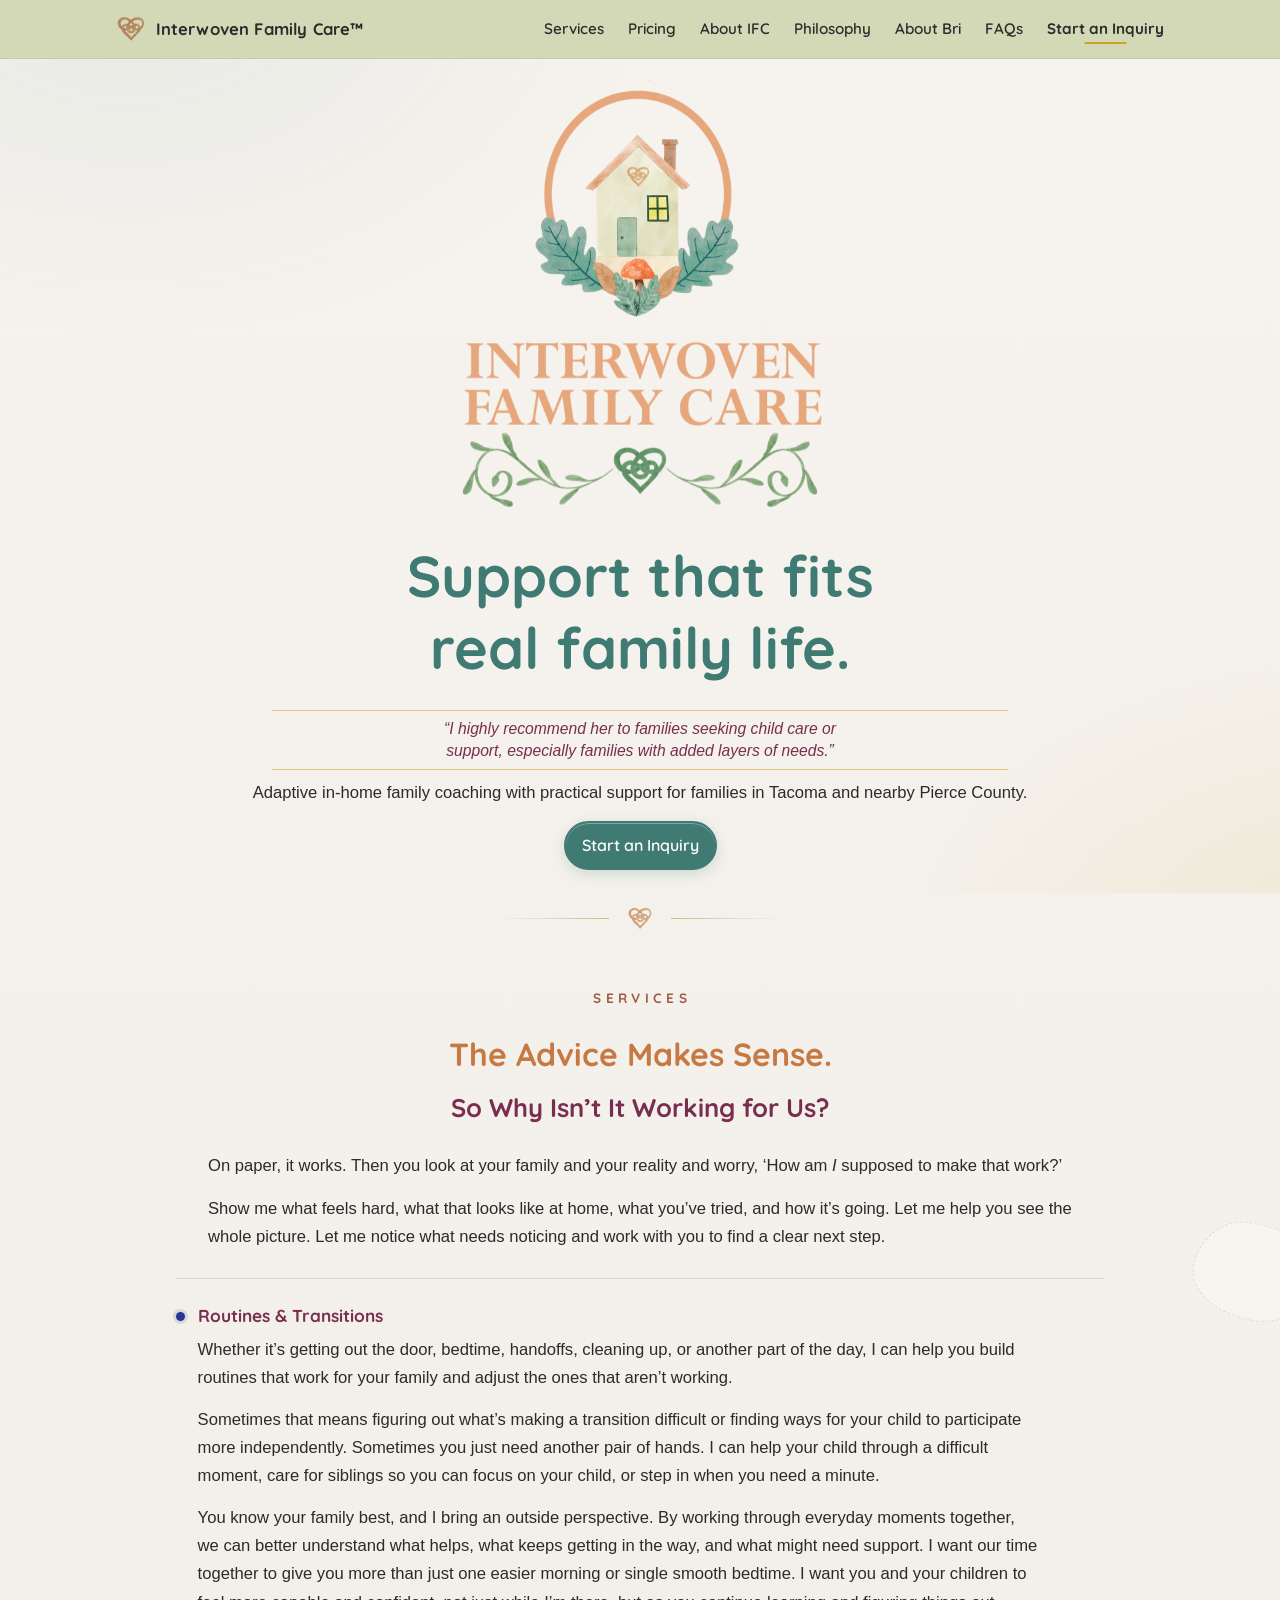
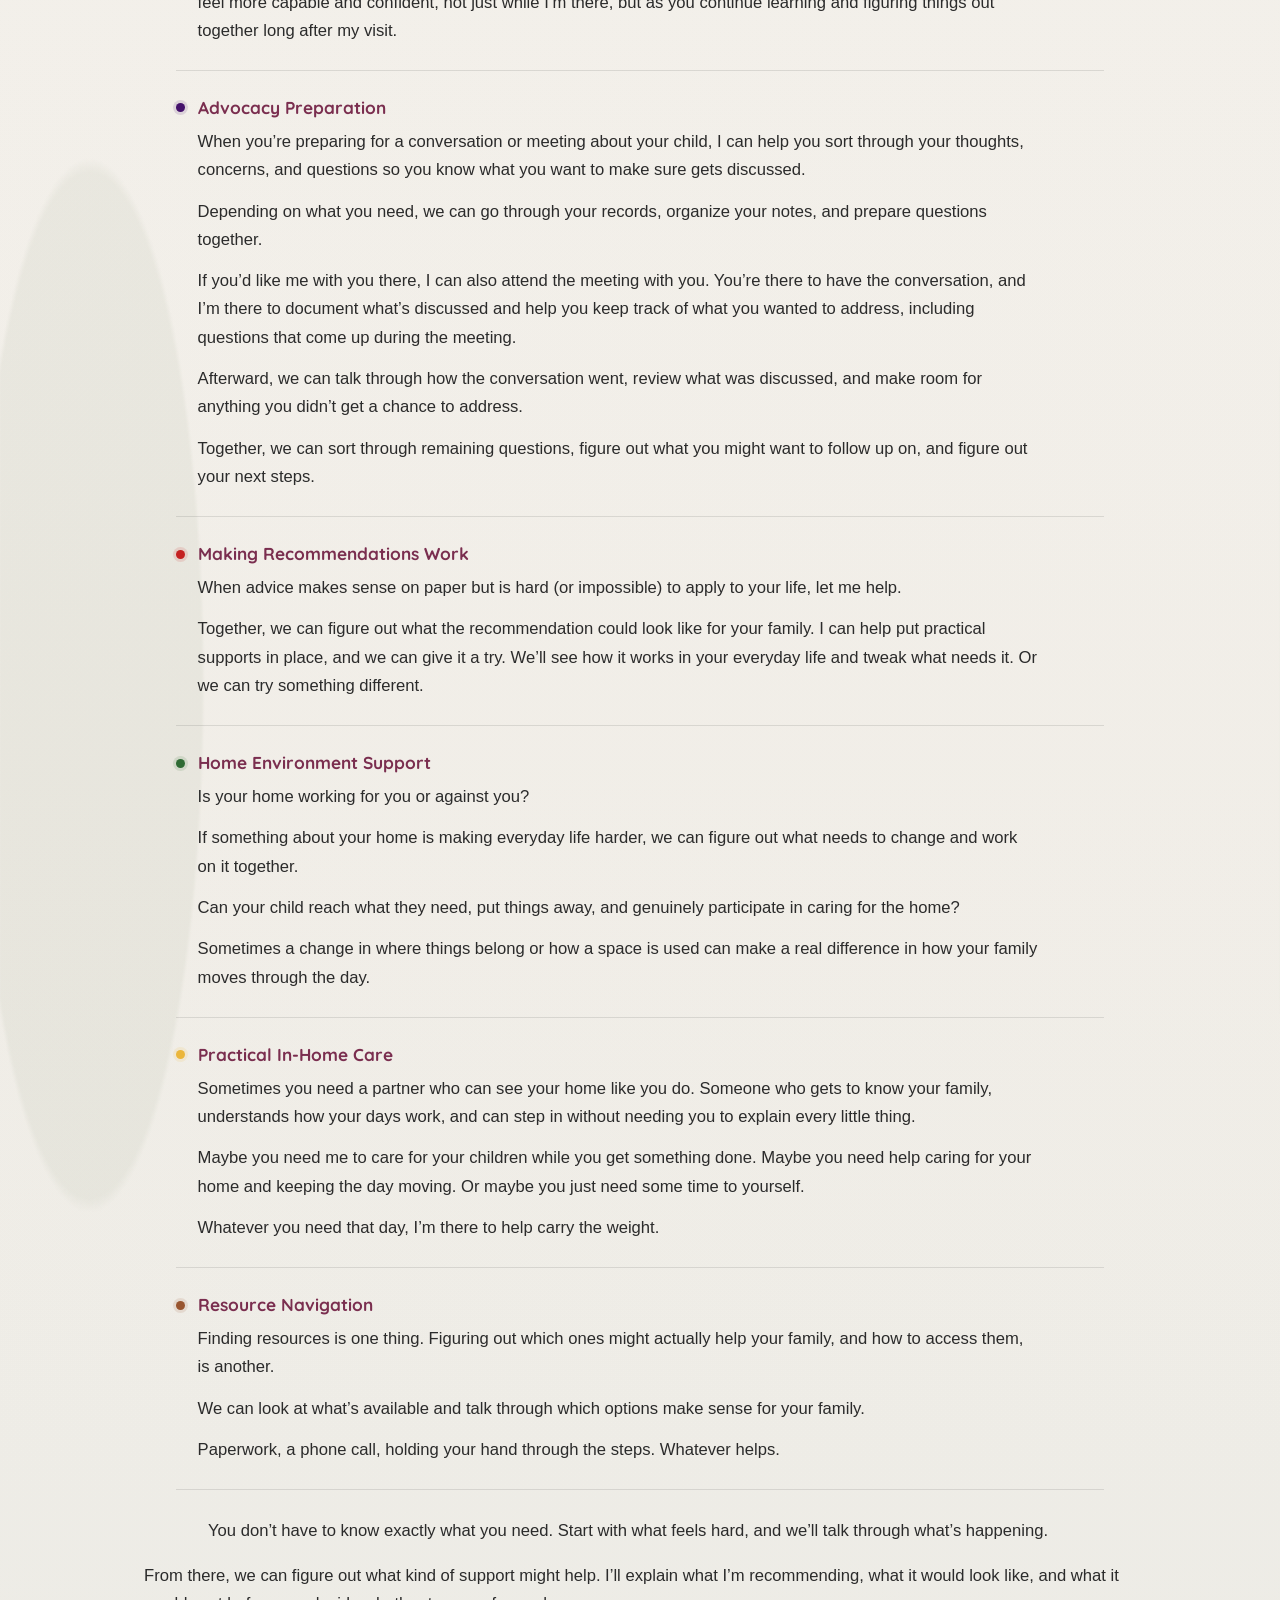
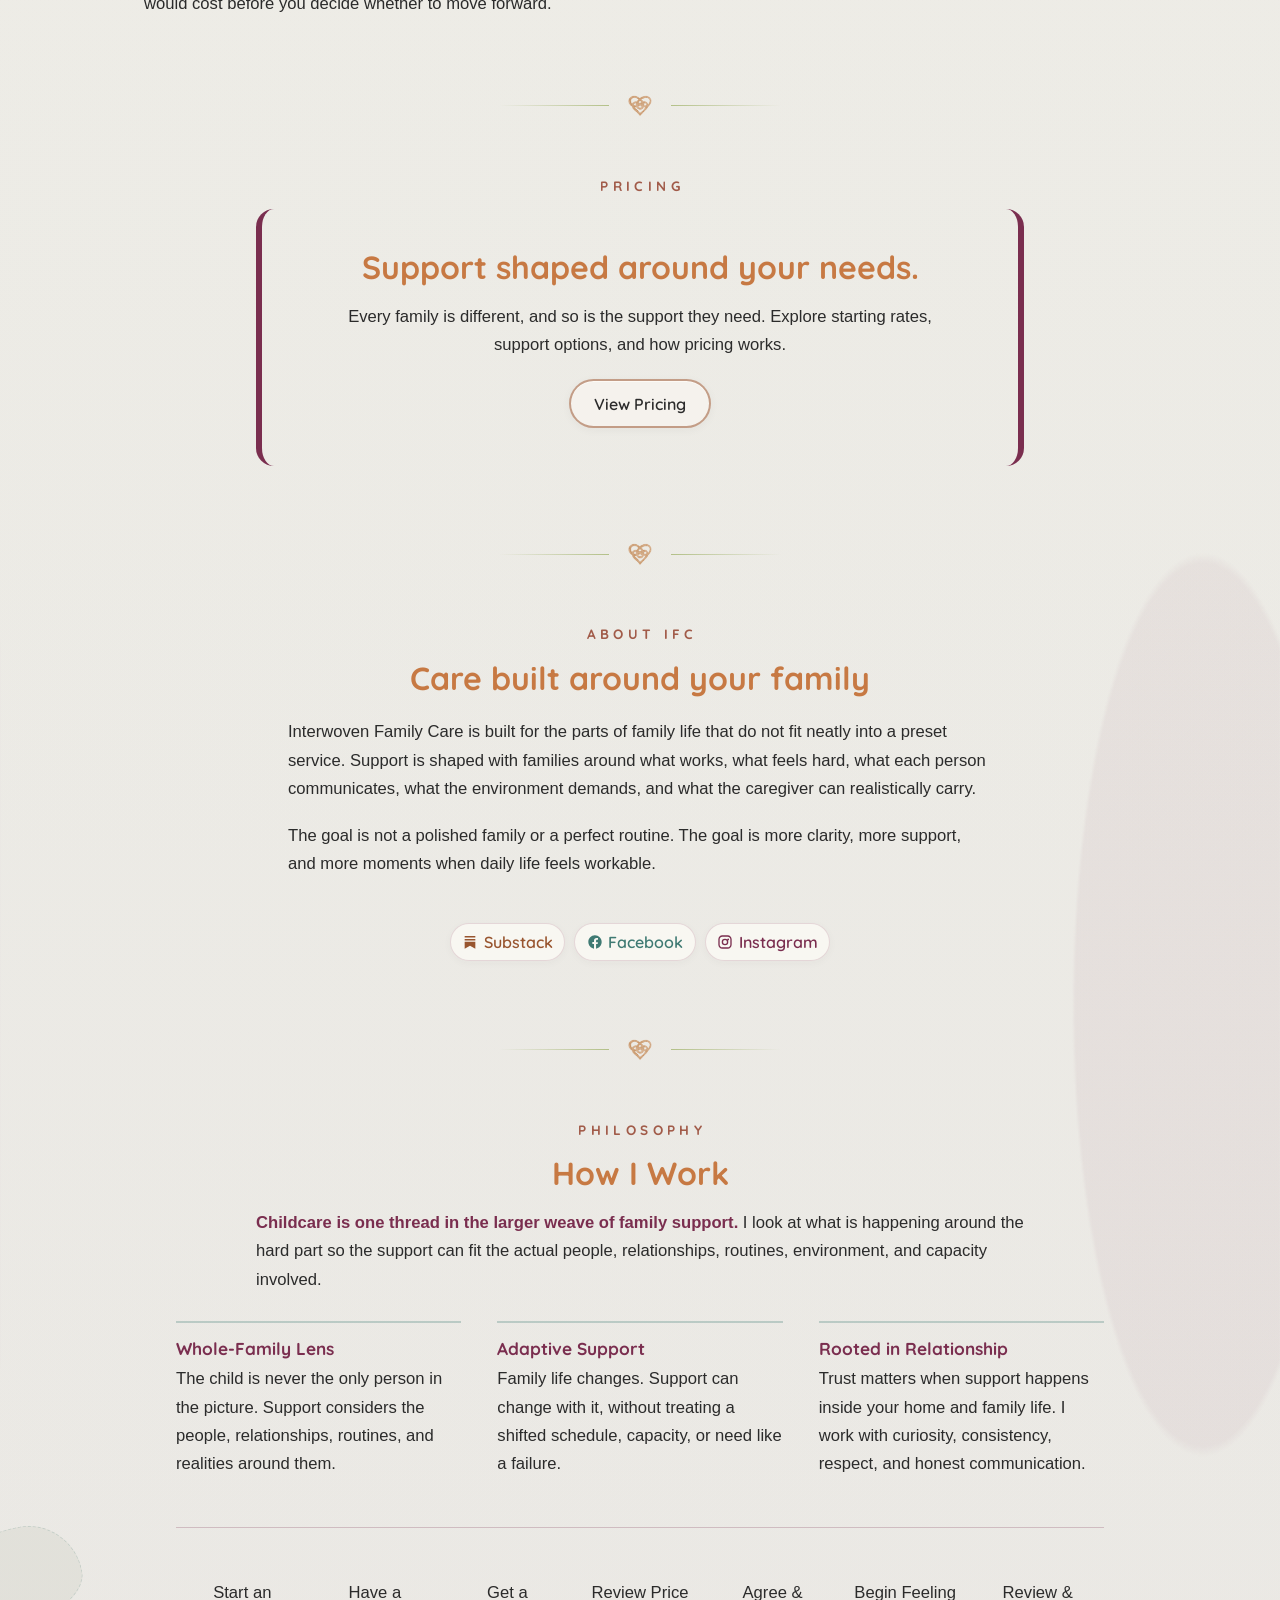
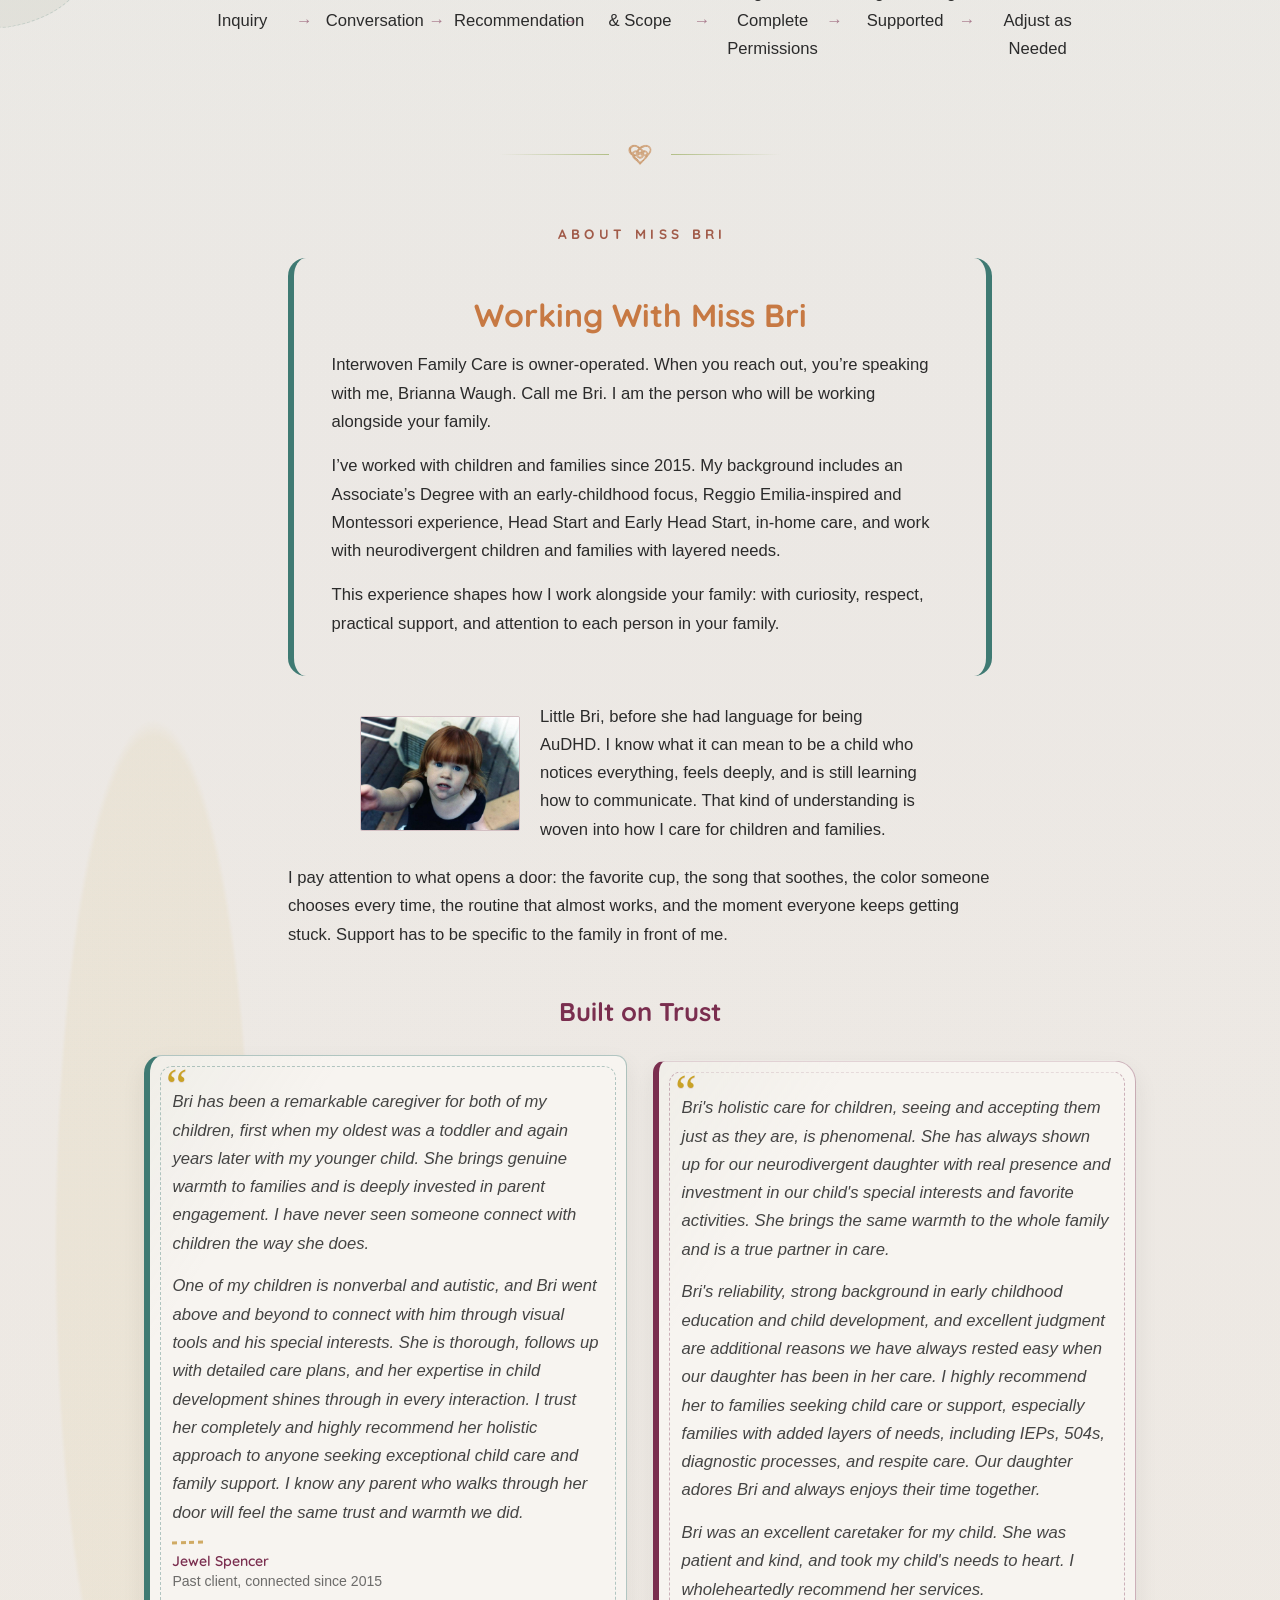
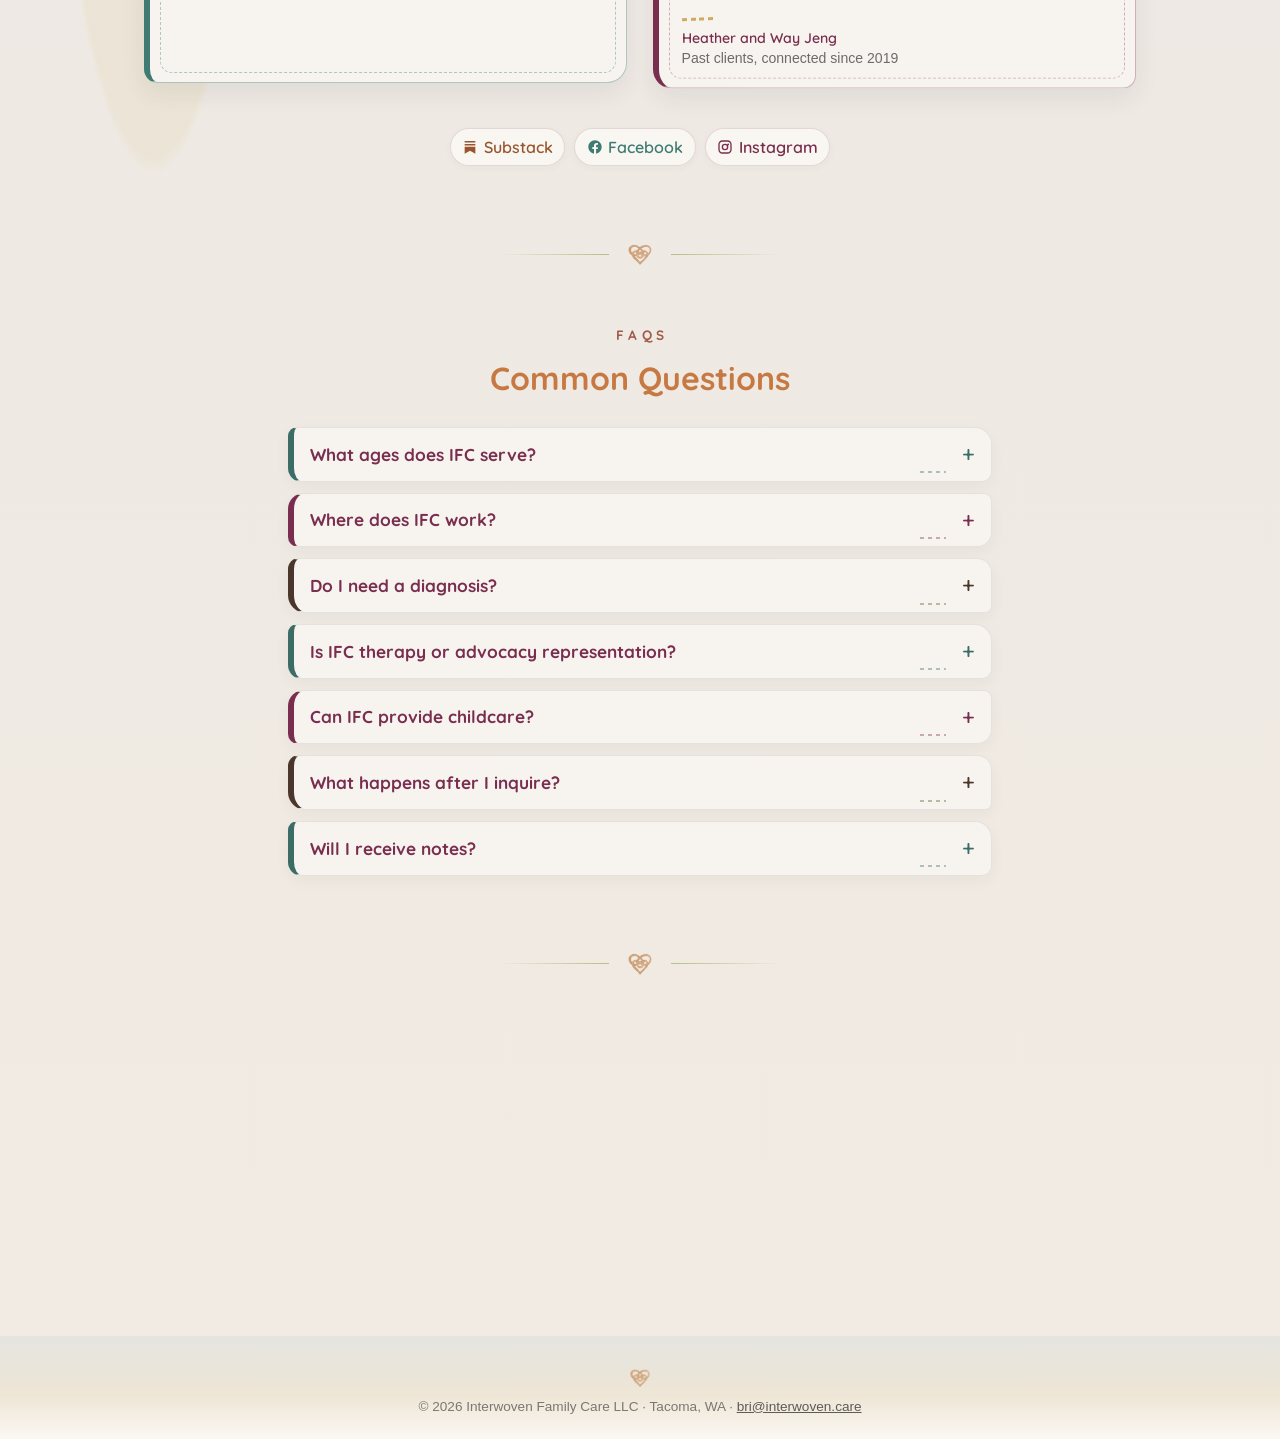
==== commit b903d8cb: "Update main page client journey" ====
--- a/index.html
+++ b/index.html
@@ -804,6 +804,7 @@
     .how-i-work-steps li:not(:last-child)::after {
       content: "→";
       position: absolute;
+      z-index: 1;
       top: 50%;
       right: -0.25rem;
       color: rgba(122, 46, 79, 0.58);
@@ -3912,11 +3913,11 @@
           <ol class="how-i-work-steps" aria-label="How support begins">
             <li>Start an Inquiry</li>
             <li>Have a Conversation</li>
-            <li>Get a Support Recommendation</li>
-            <li>Review Scope &amp; Price</li>
+            <li>Get a Recommendation</li>
+            <li>Review Price &amp; Scope</li>
             <li>Agree &amp; Complete Permissions</li>
-            <li>Support Begins</li>
-            <li>Review &amp; Adjust</li>
+            <li>Begin Feeling Supported</li>
+            <li>Review &amp; Adjust as Needed</li>
           </ol>
         </div>
       </div>
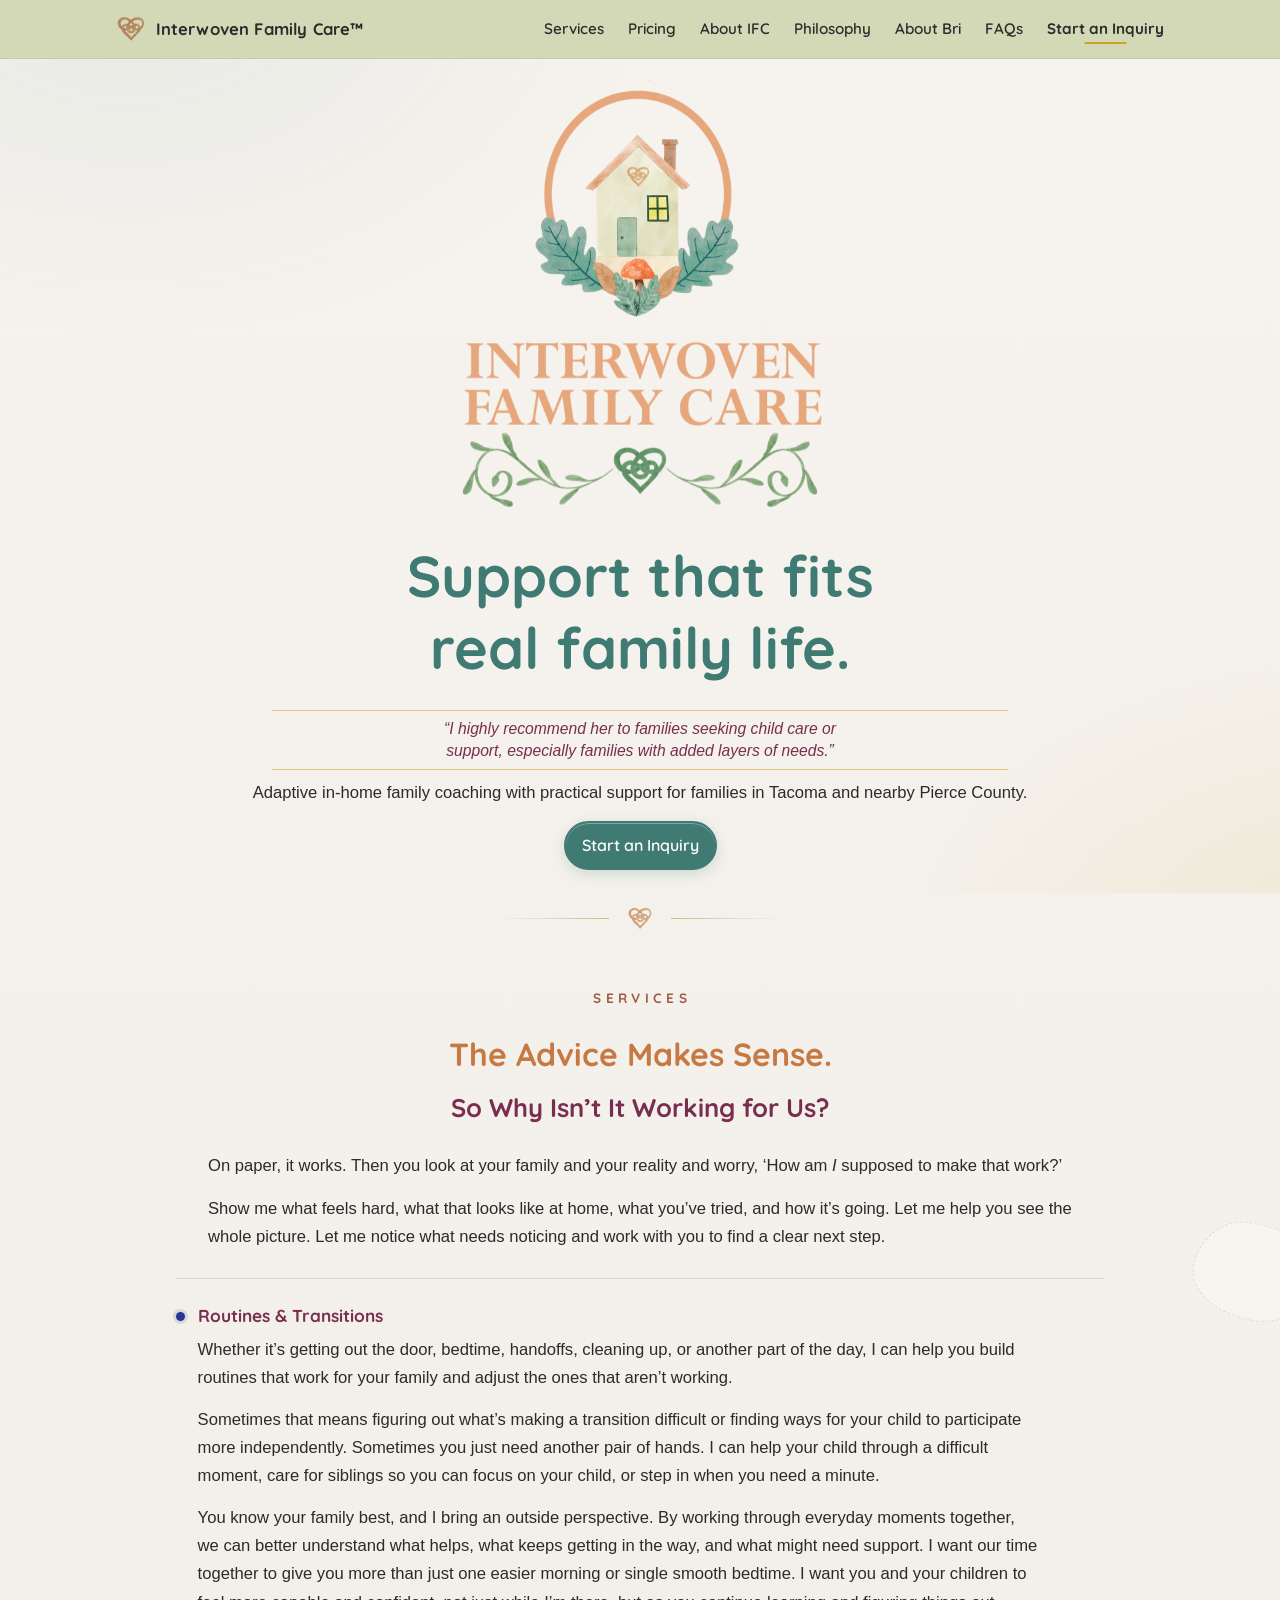
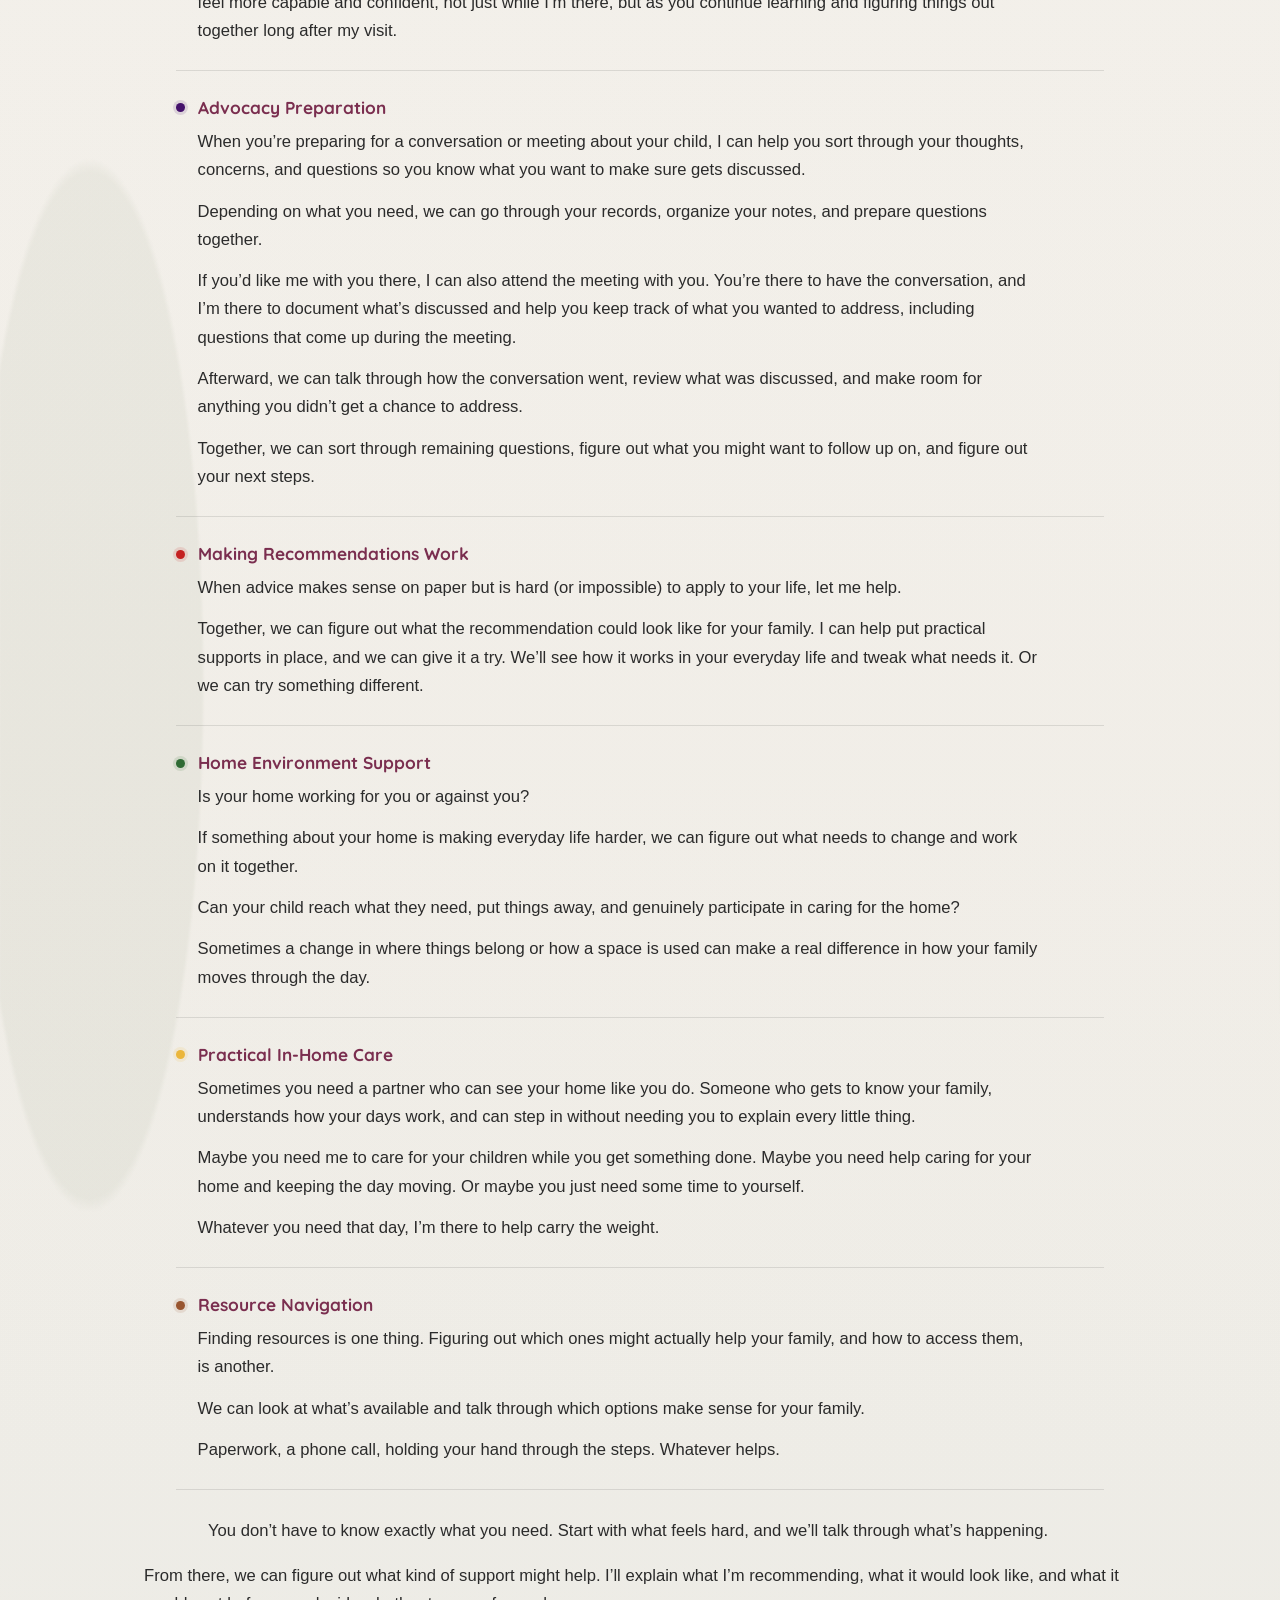
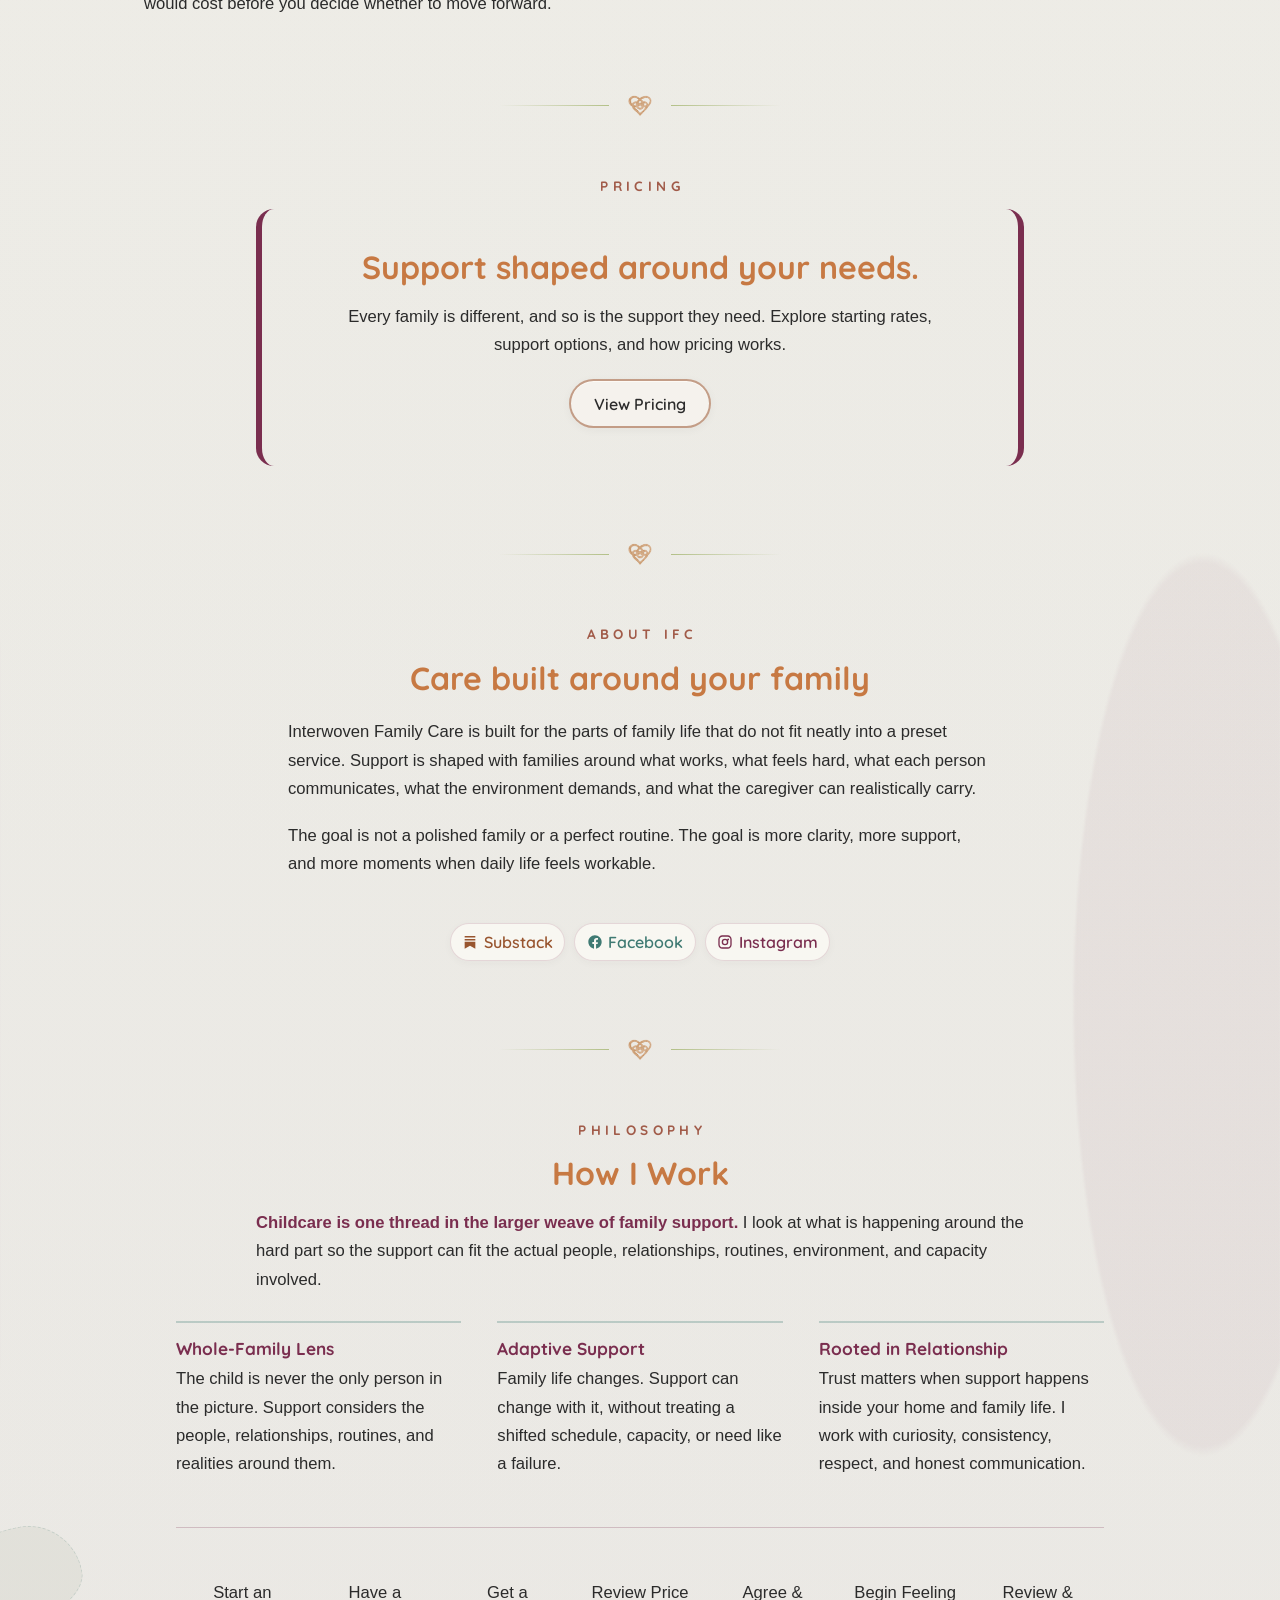
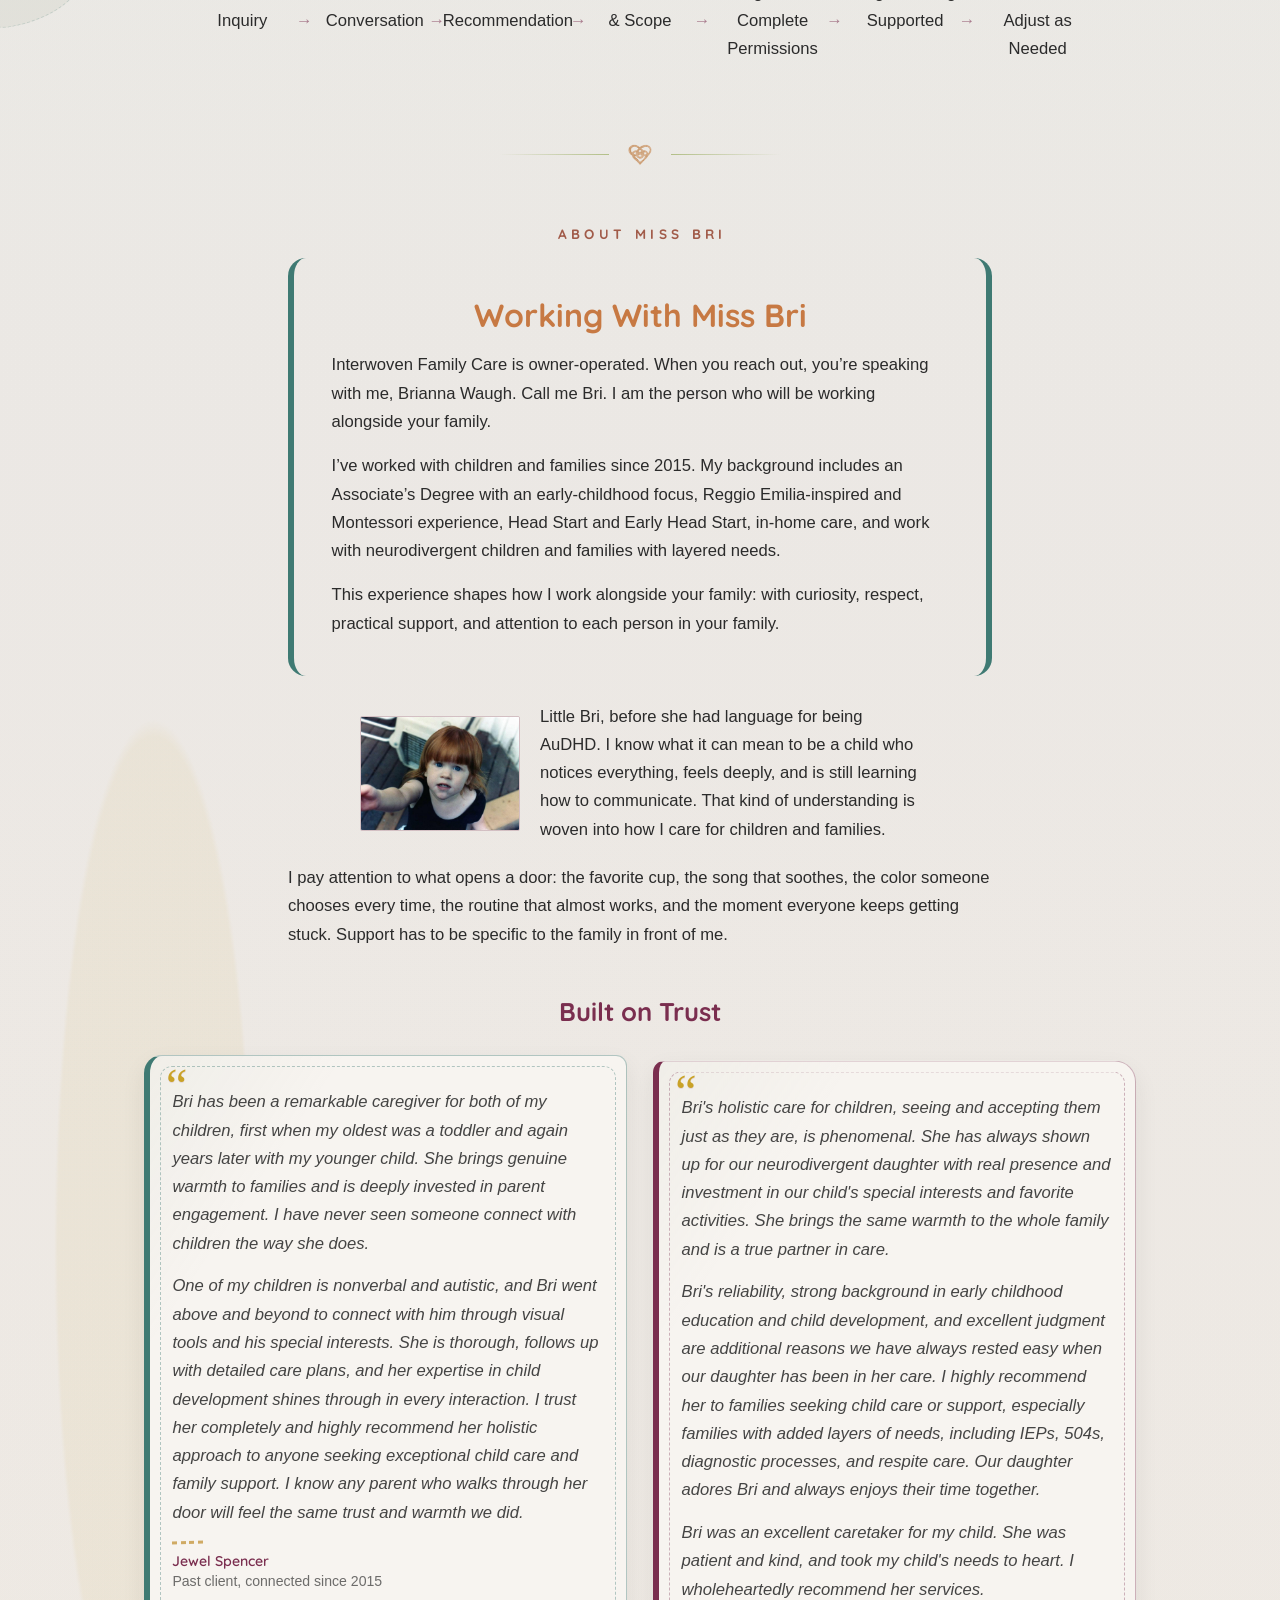
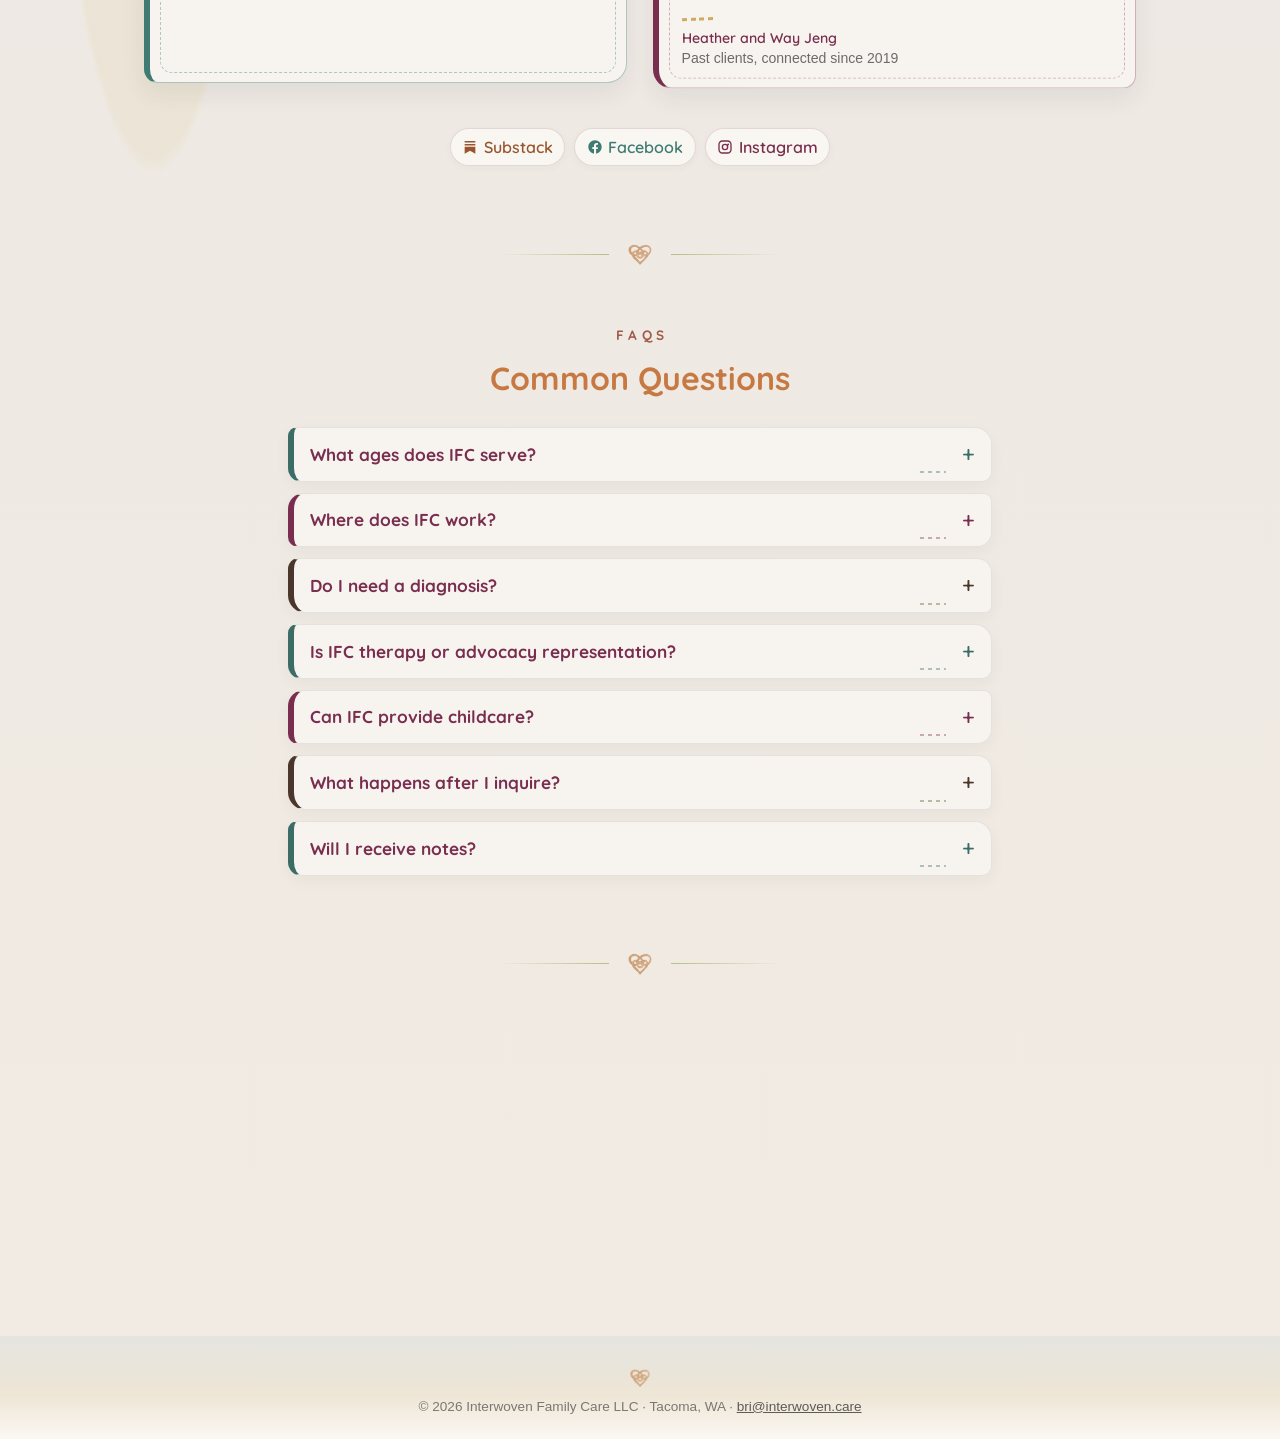
==== commit 57f475f5: "Fix desktop client journey connector" ====
--- a/index.html
+++ b/index.html
@@ -809,6 +809,16 @@
       right: -0.25rem;
       color: rgba(122, 46, 79, 0.58);
       transform: translateY(-50%);
+    }
+
+    @media (min-width: 720px) {
+      .how-i-work-steps li:nth-child(3) {
+        padding-inline: 0.1rem;
+      }
+
+      .how-i-work-steps li:nth-child(3)::after {
+        right: -0.8rem;
+      }
     }
 
     @media (max-width: 719px) {
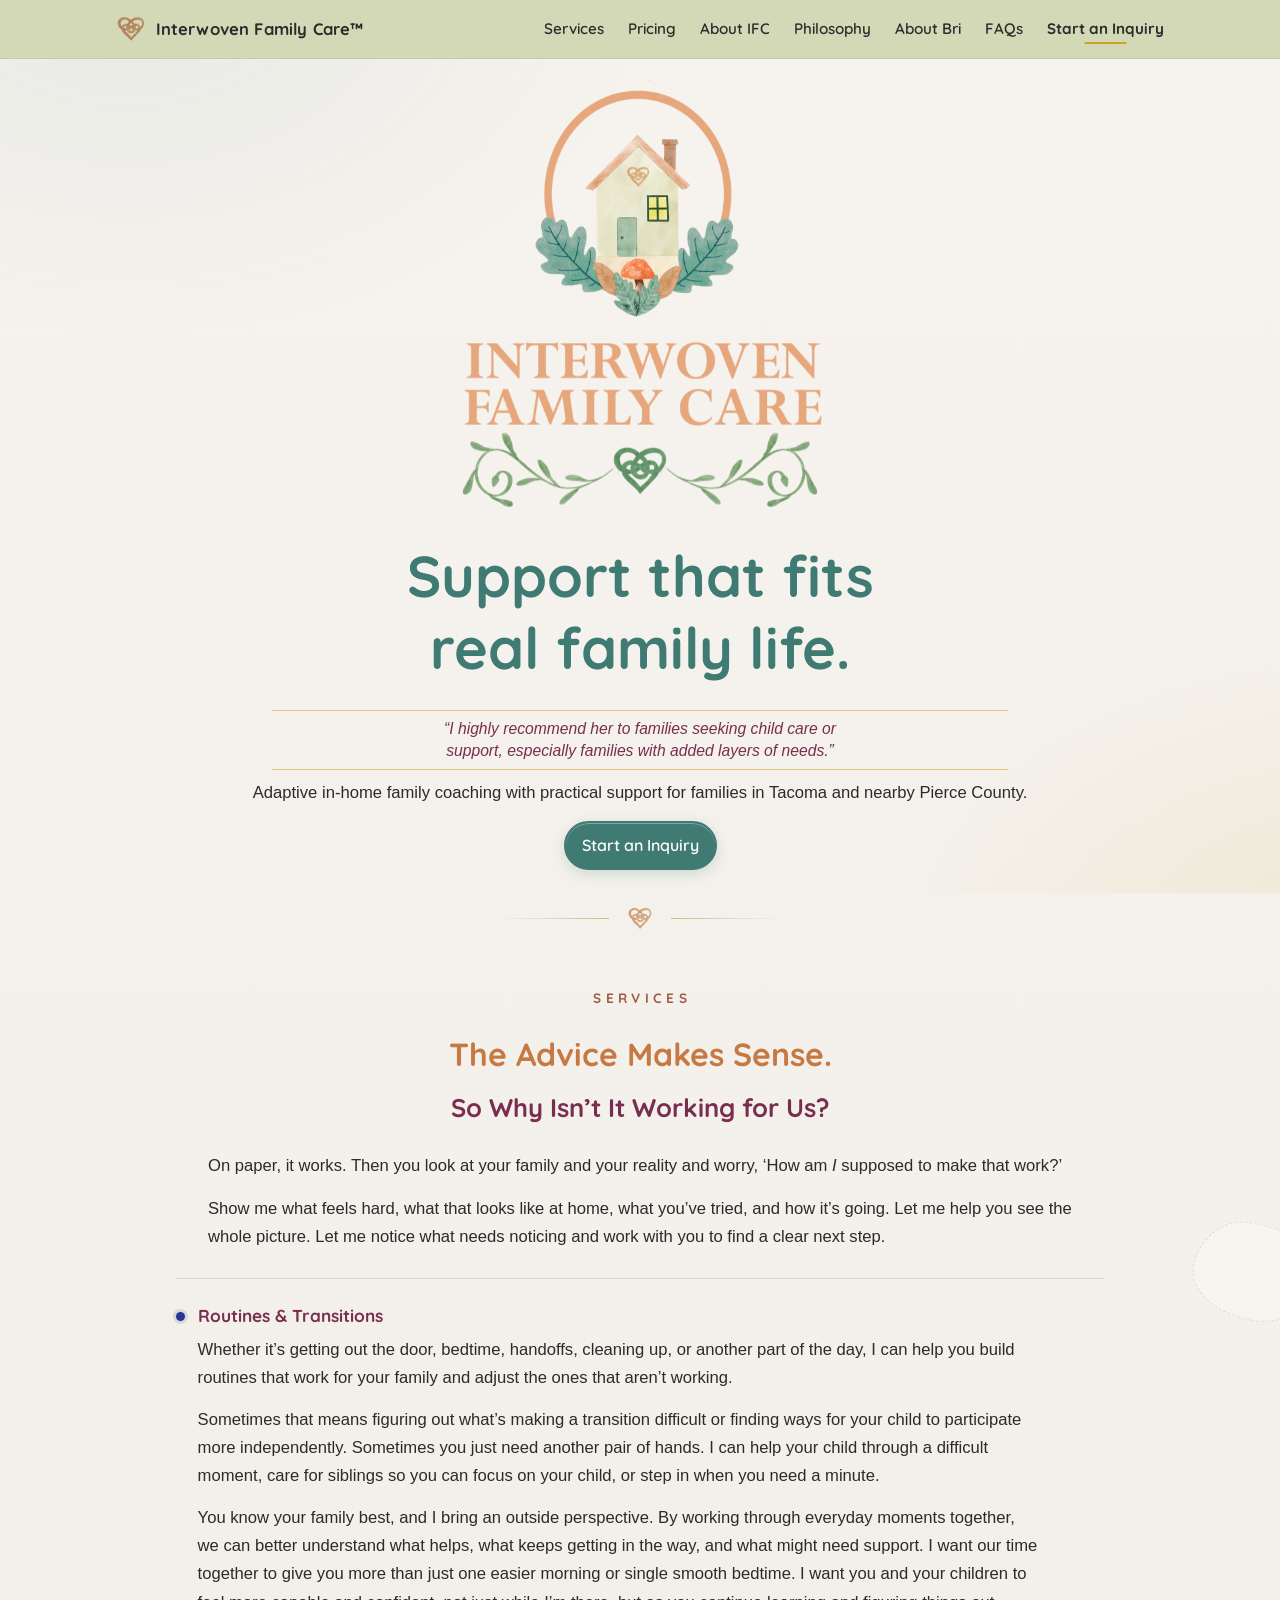
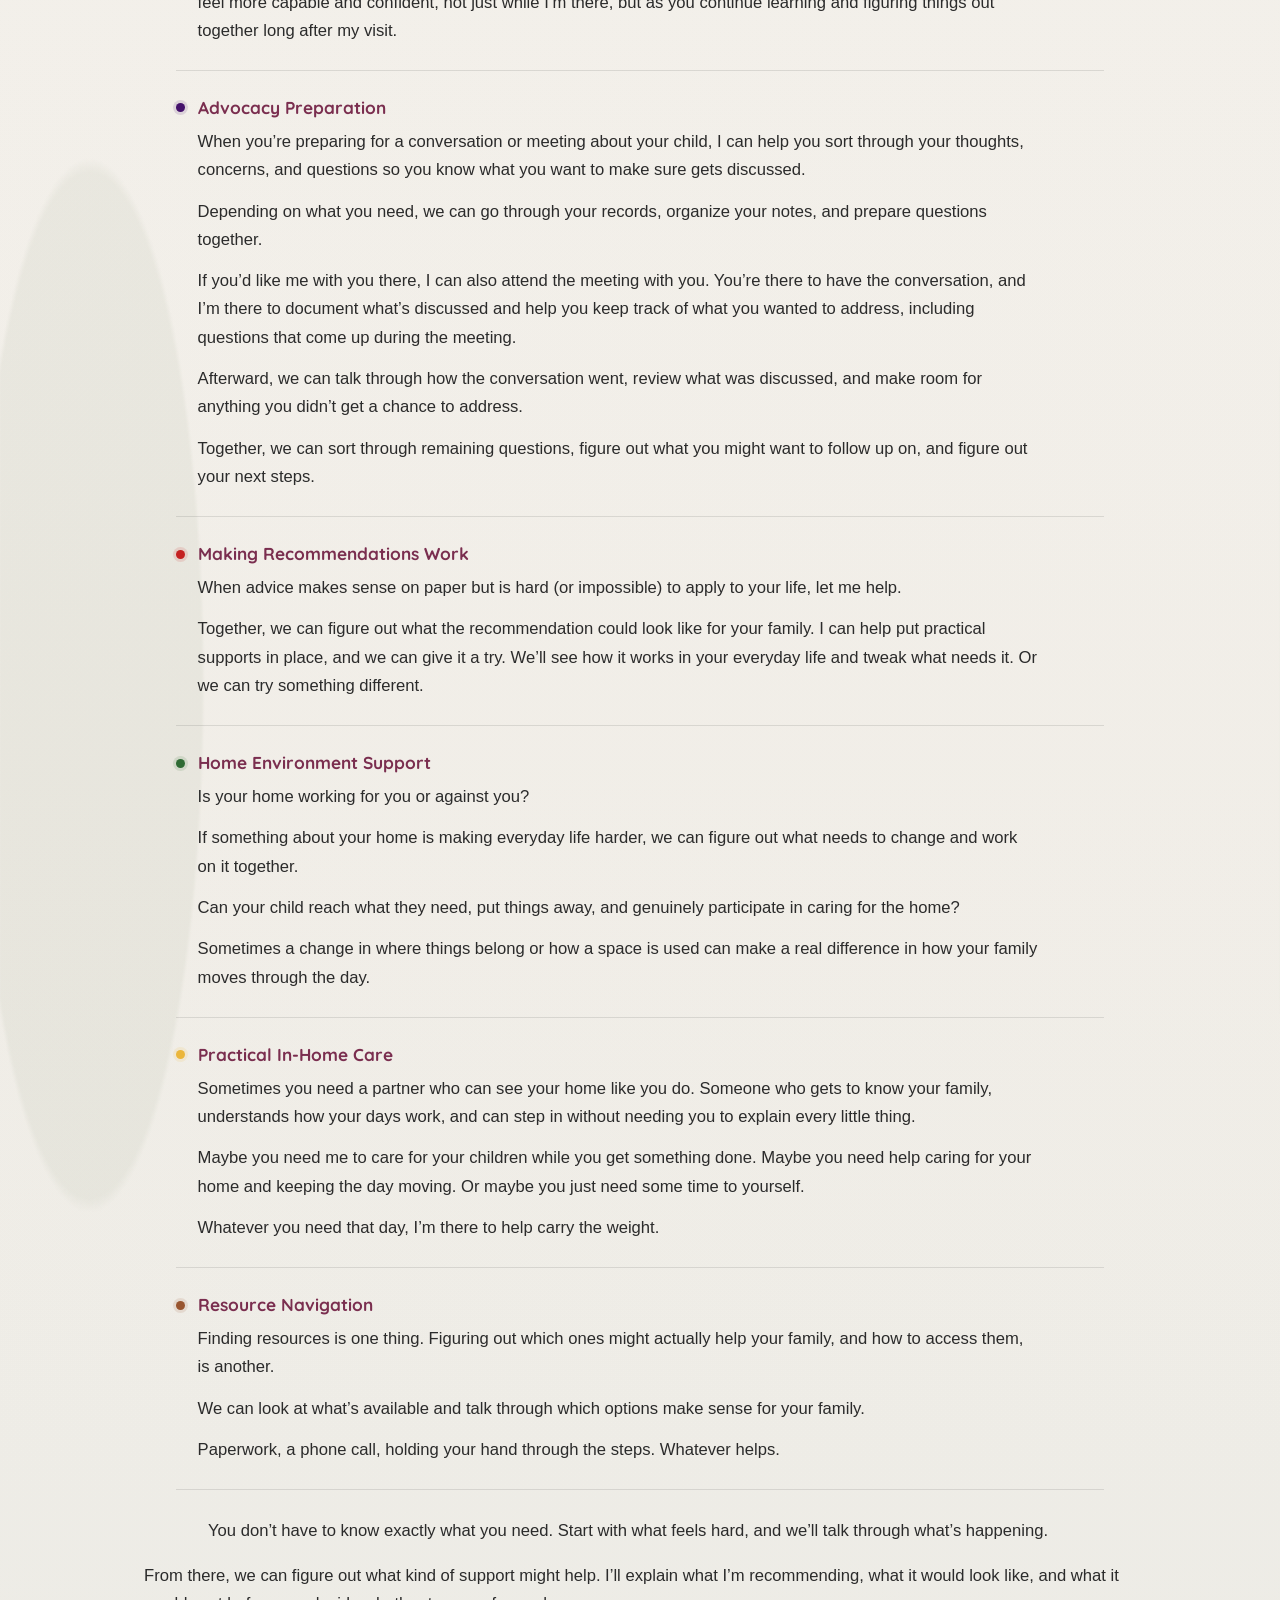
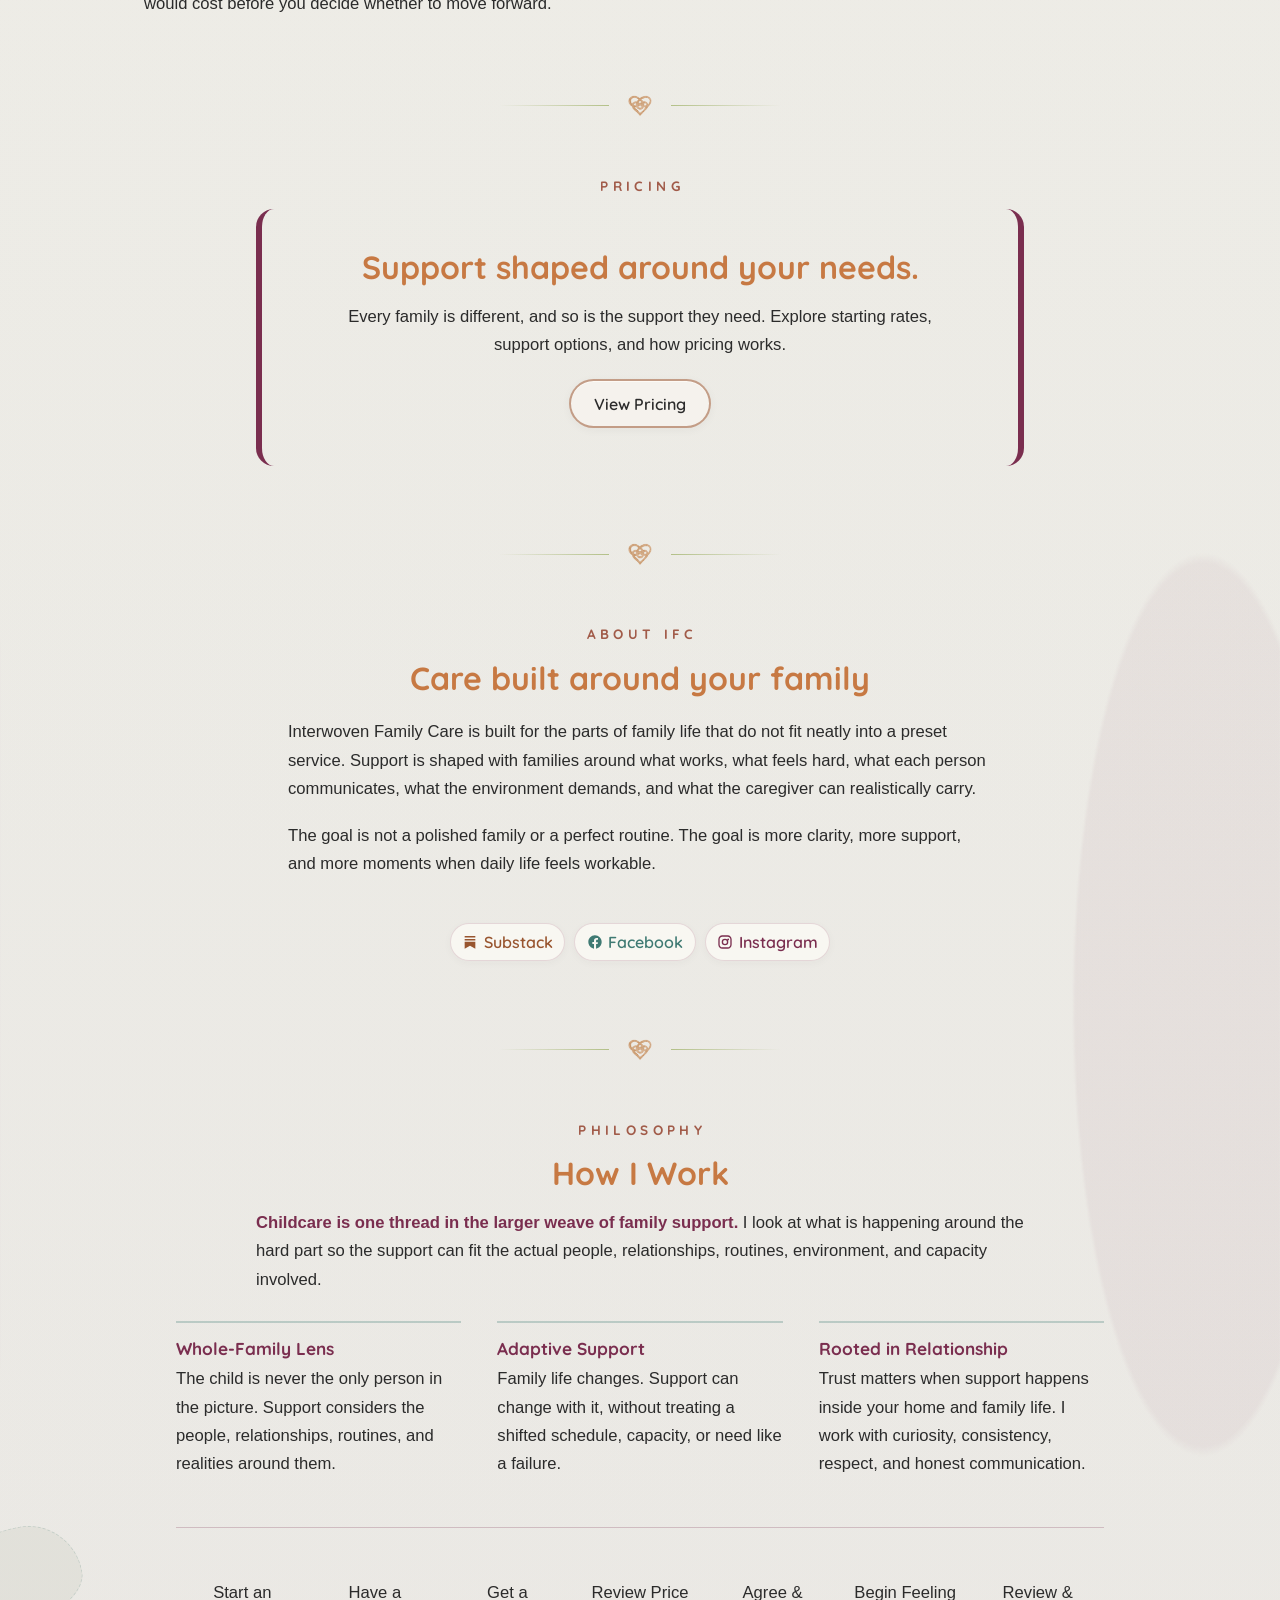
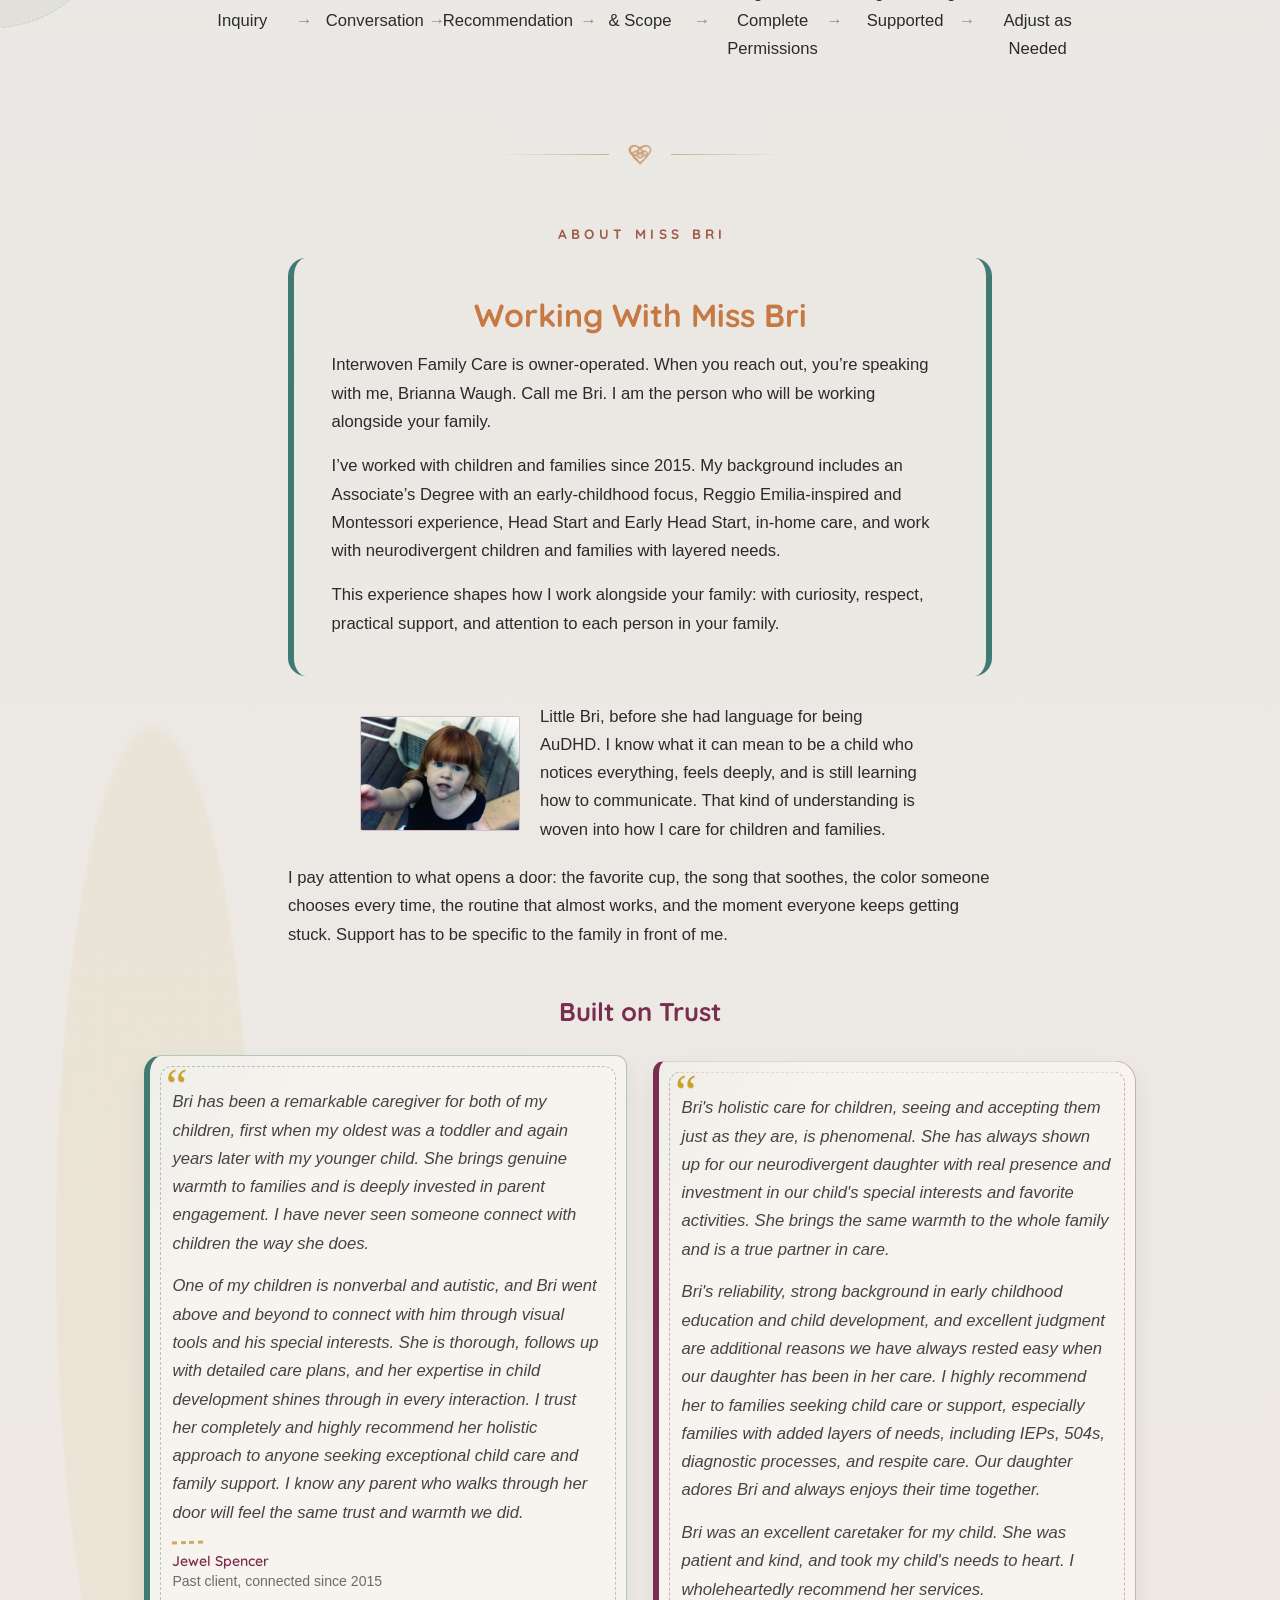
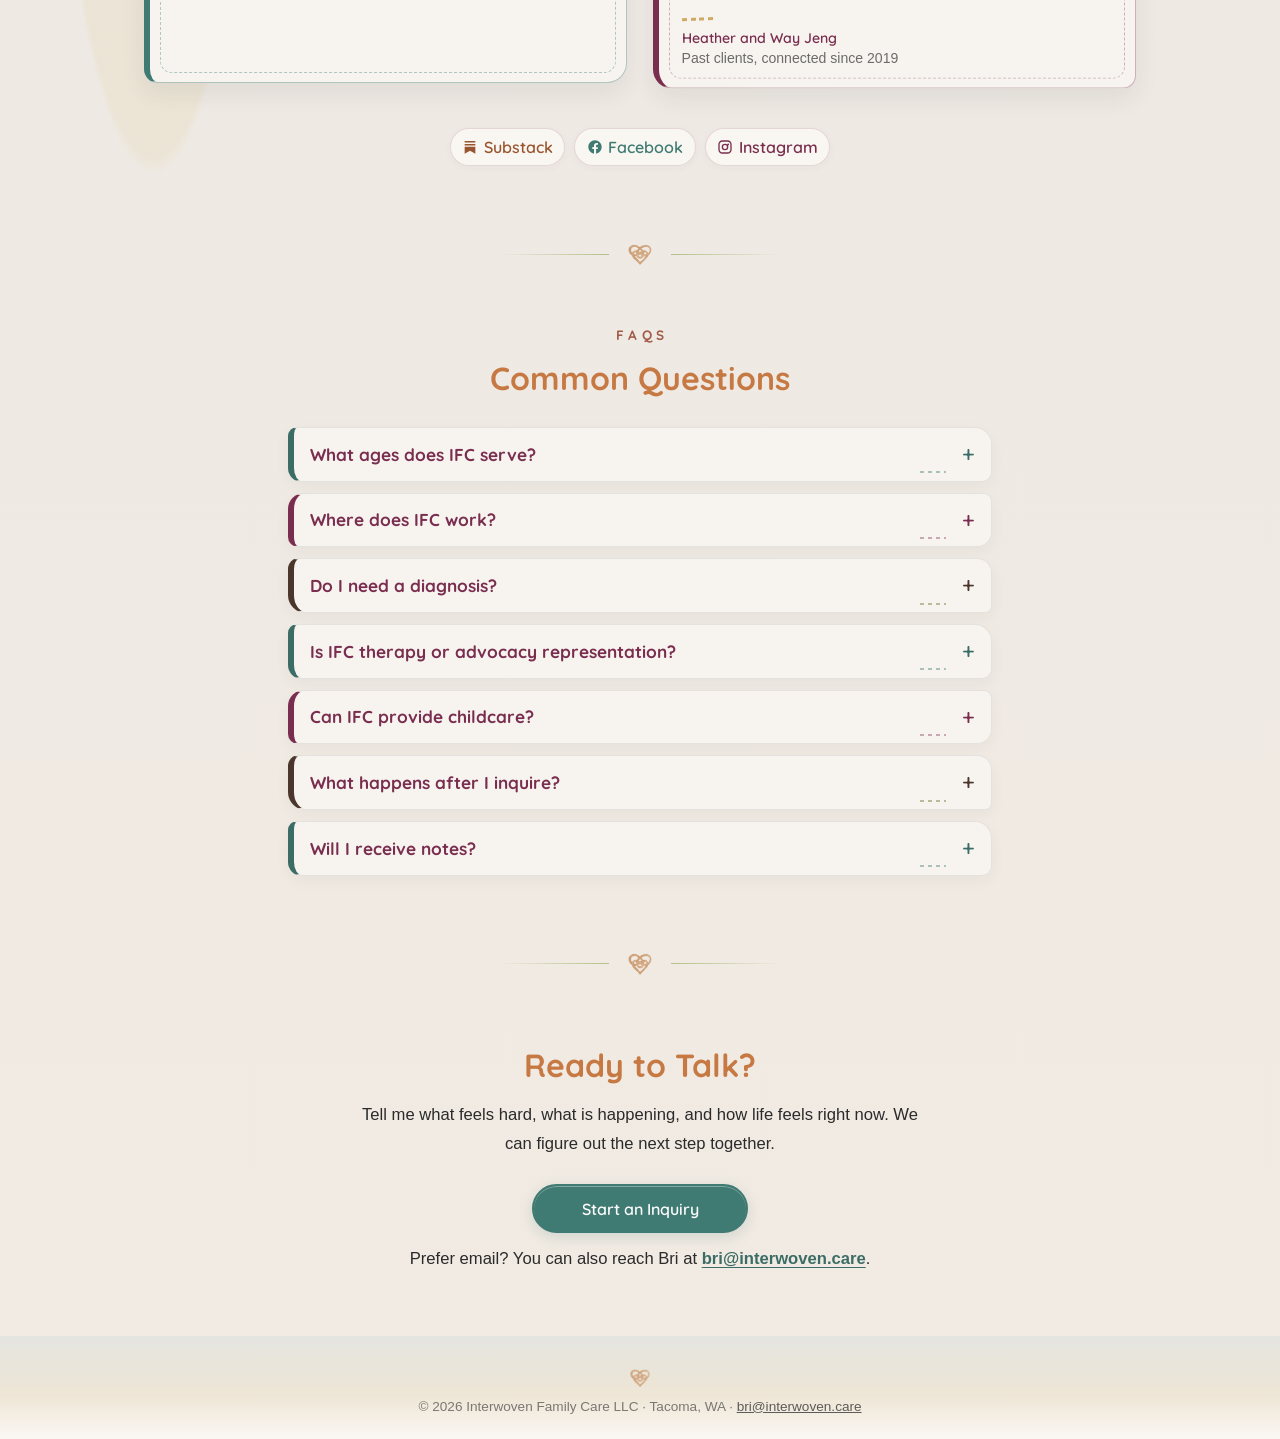
==== commit 1651a902: "Balance desktop journey arrow spacing" ====
--- a/index.html
+++ b/index.html
@@ -817,7 +817,7 @@
       }
 
       .how-i-work-steps li:nth-child(3)::after {
-        right: -0.8rem;
+        right: -1.45rem;
       }
     }
 
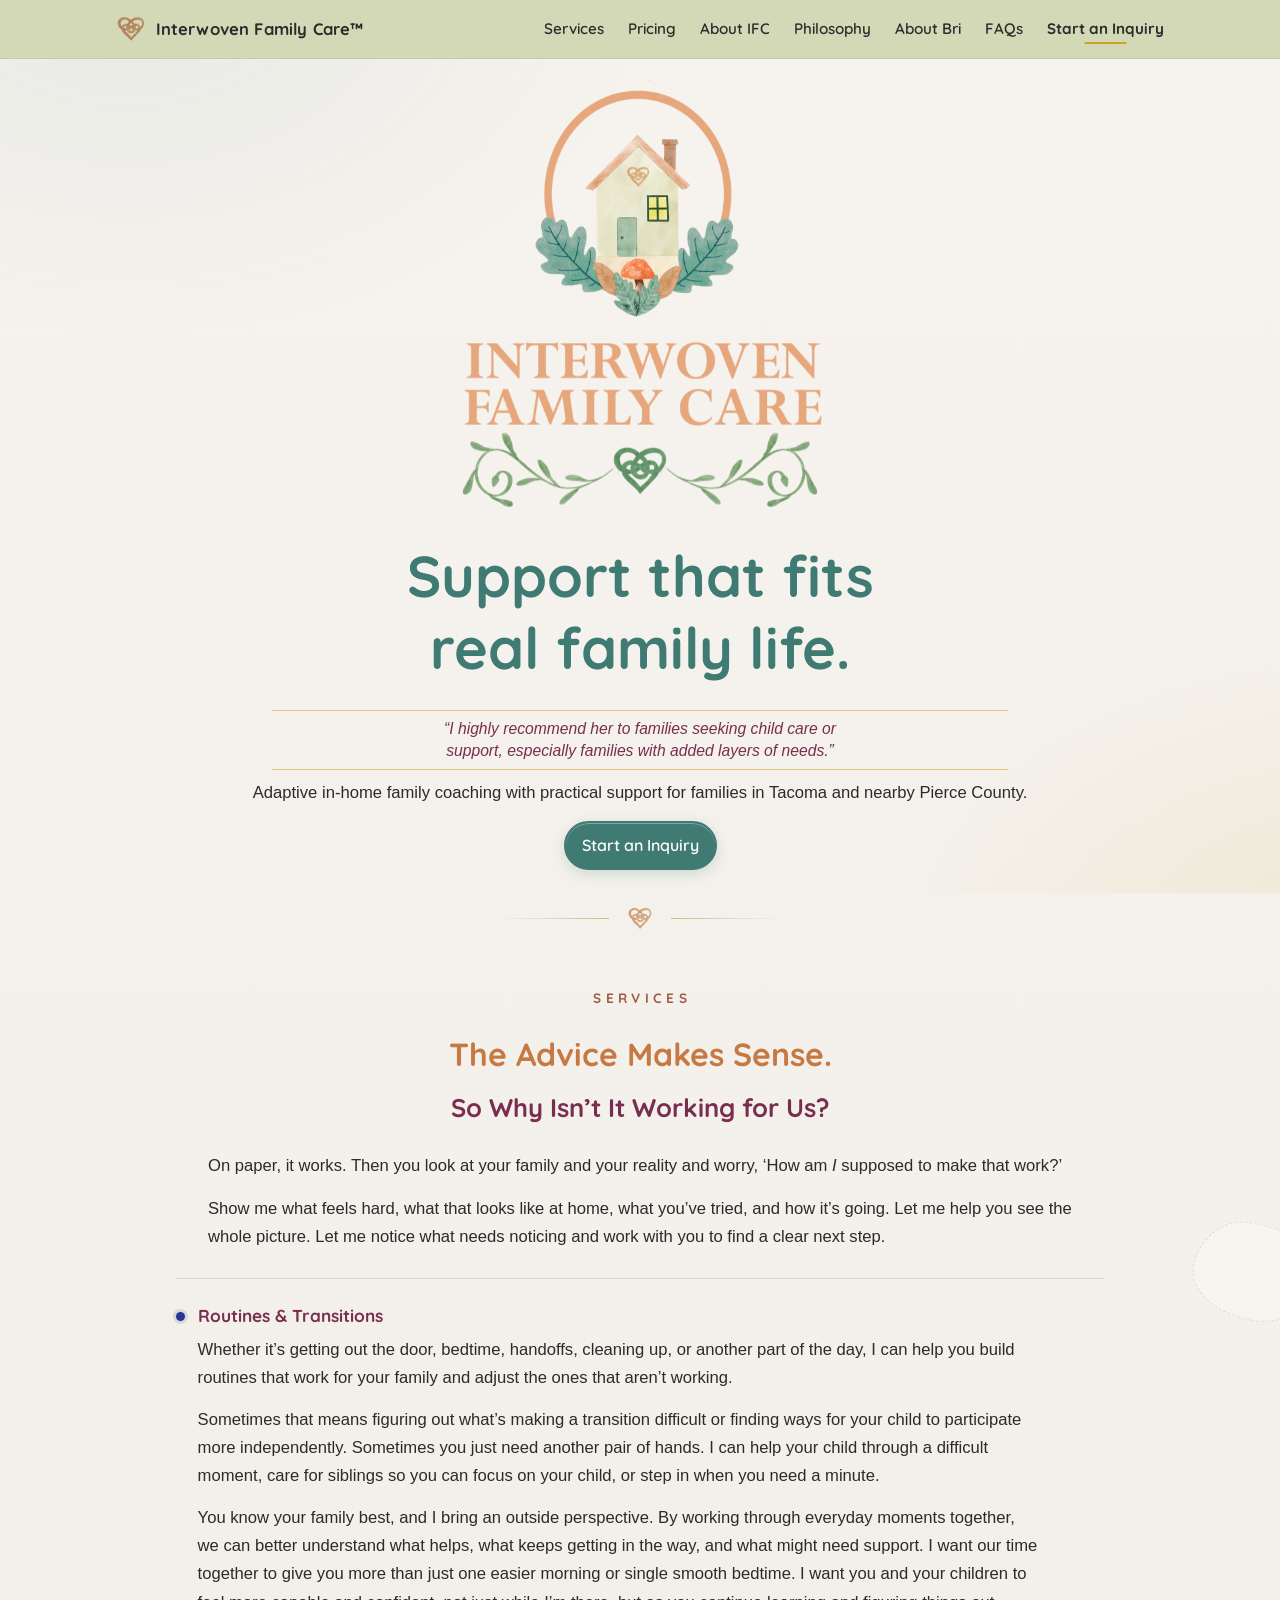
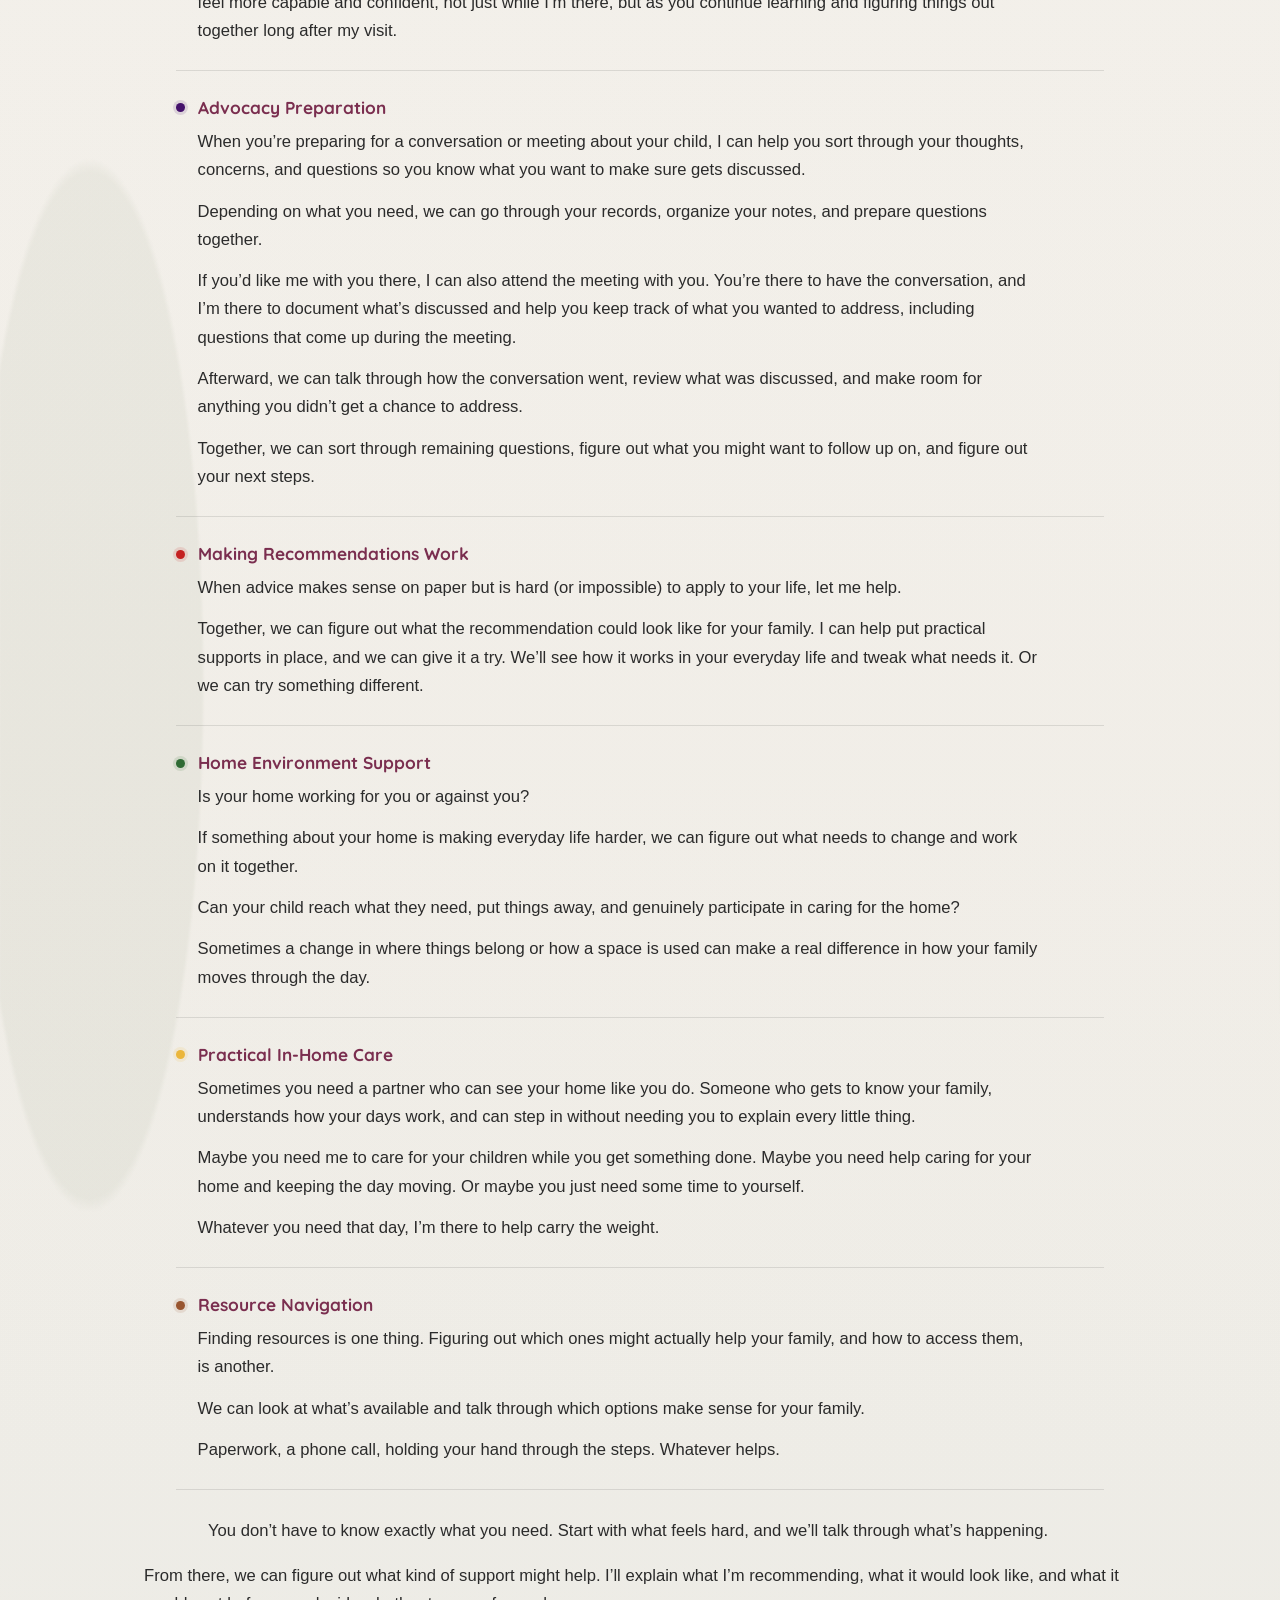
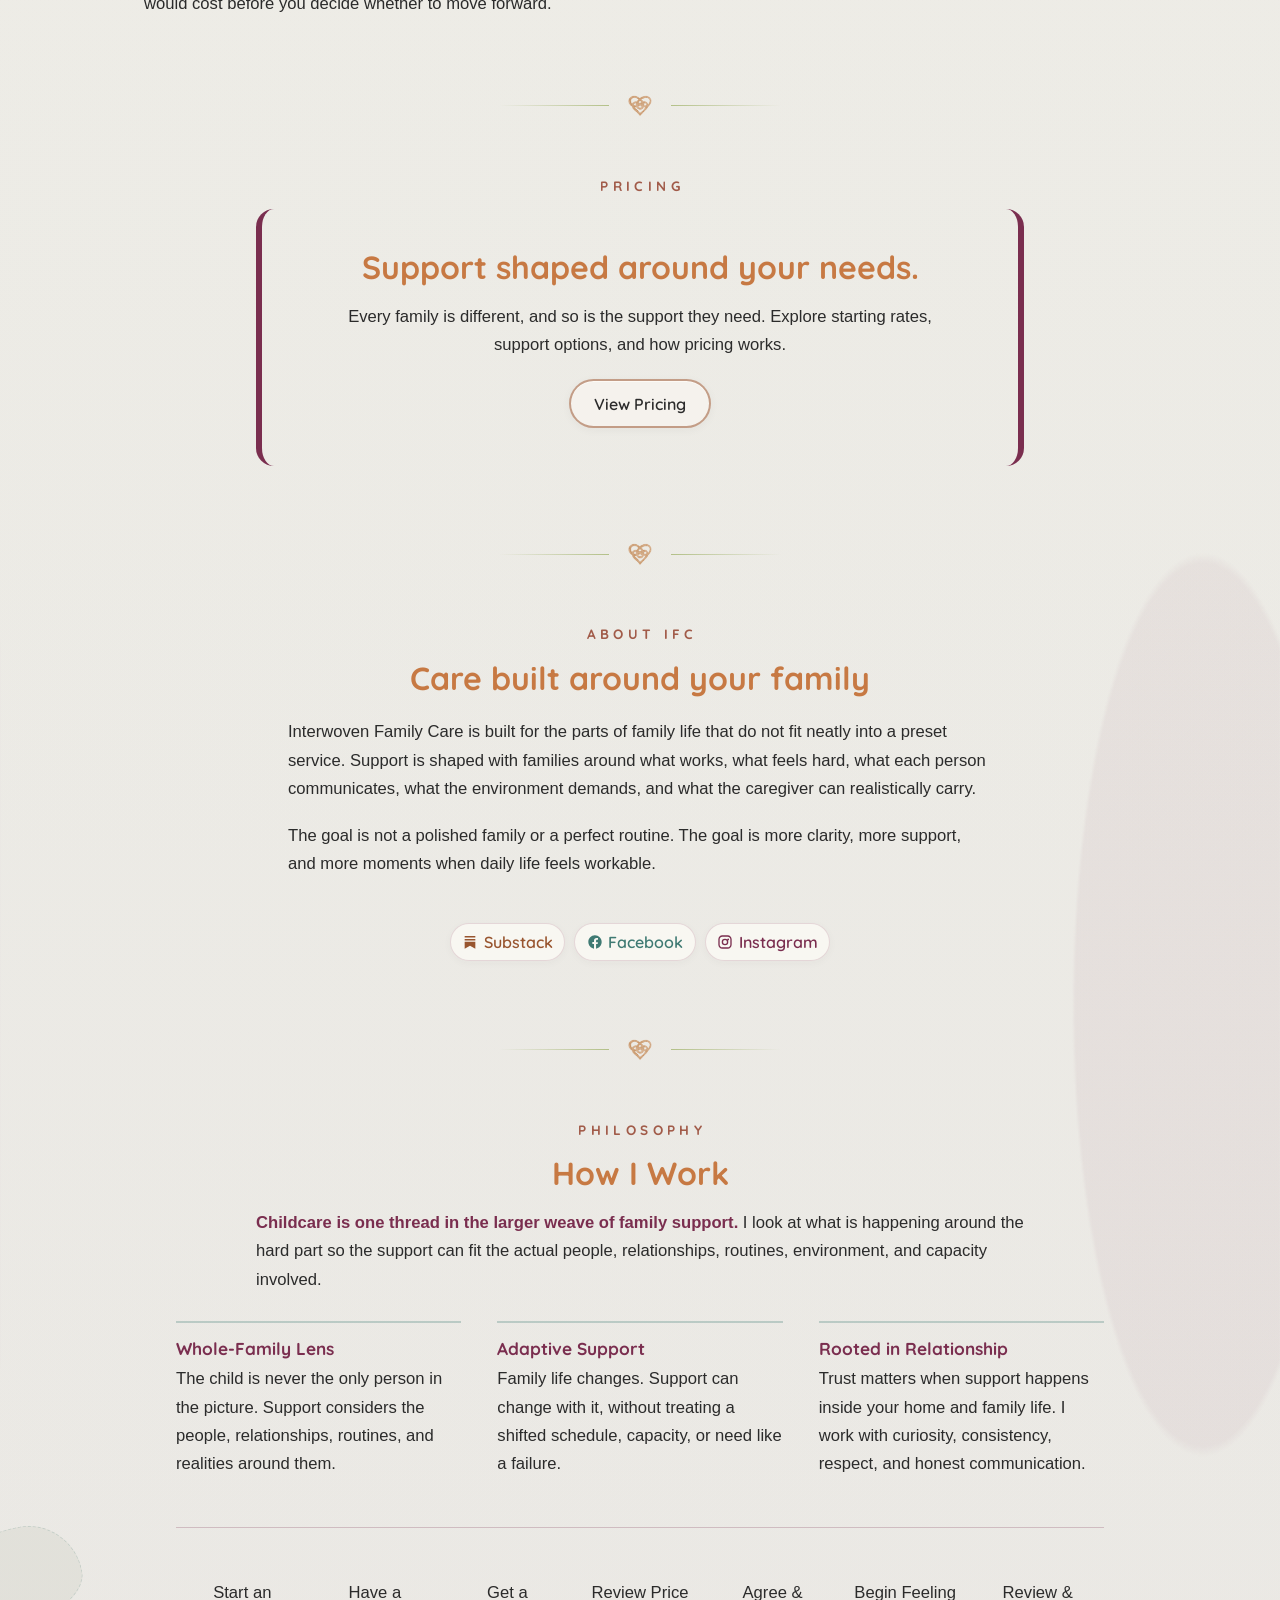
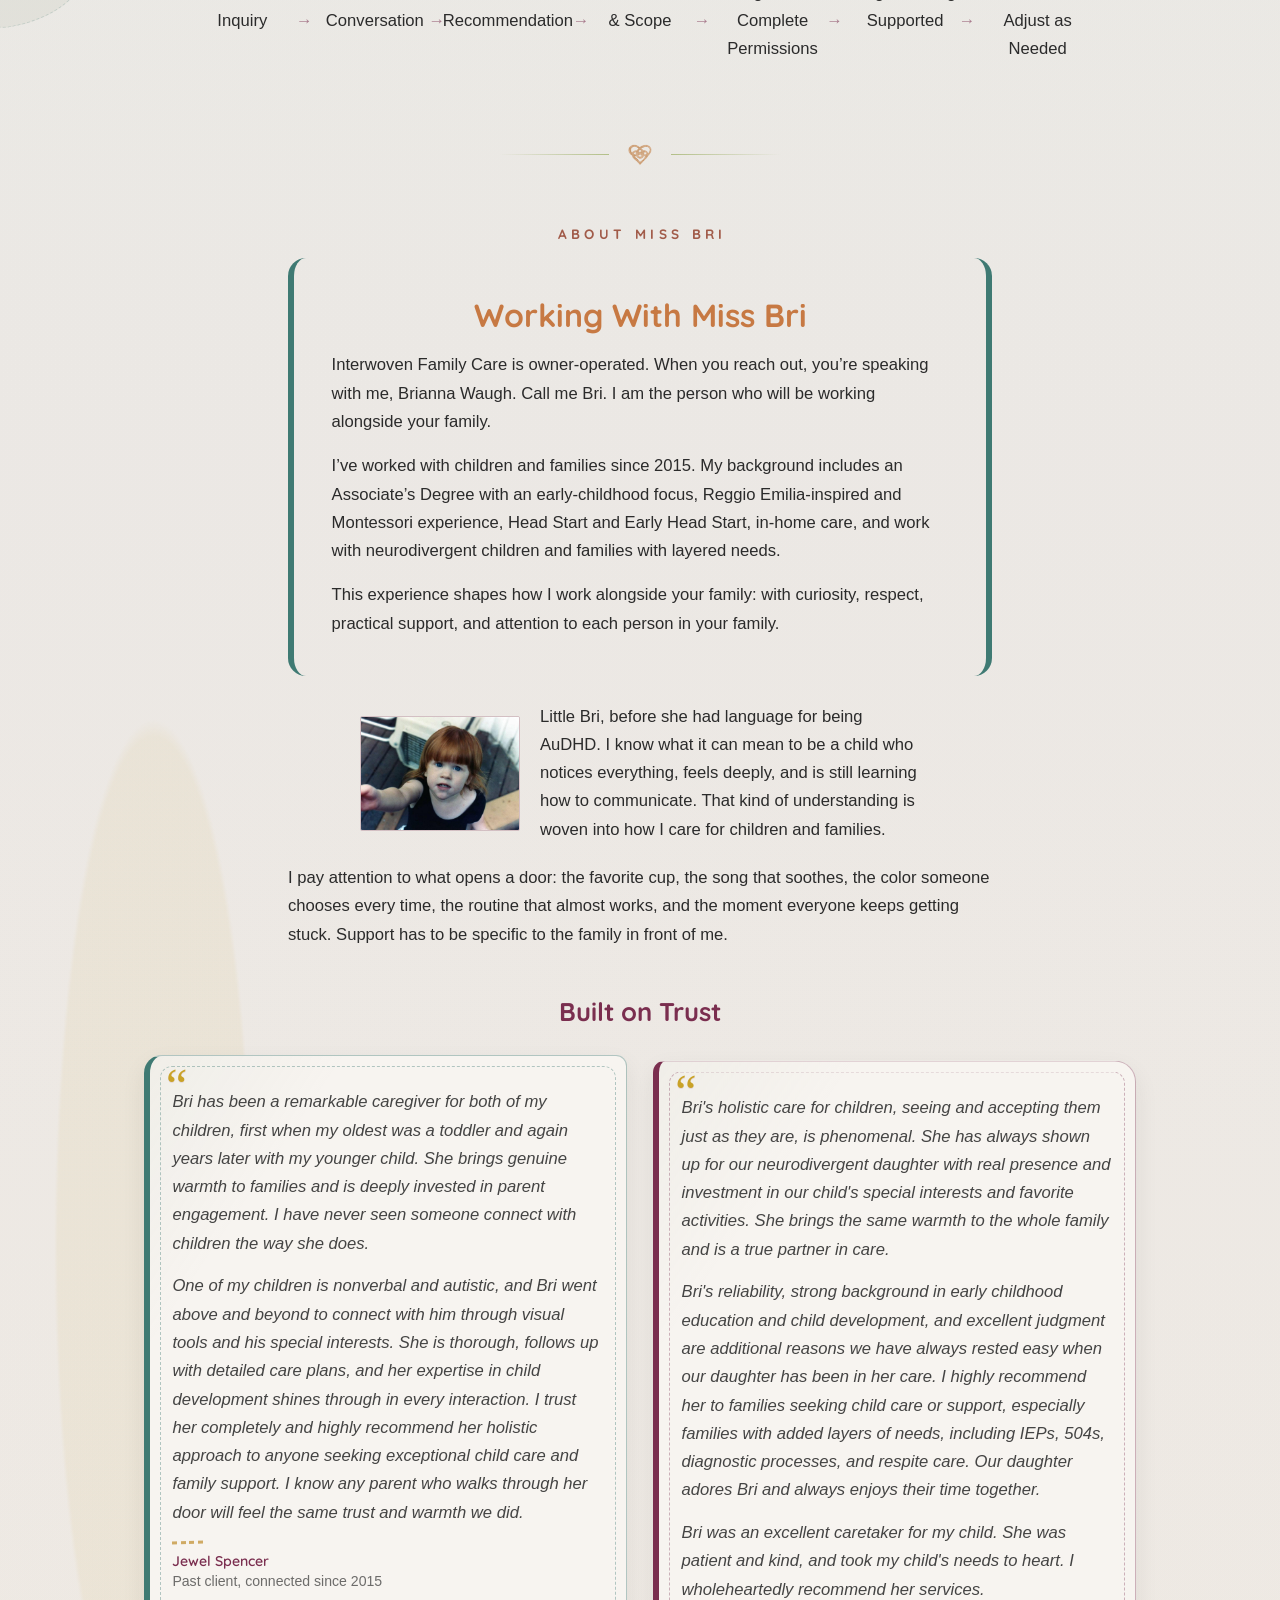
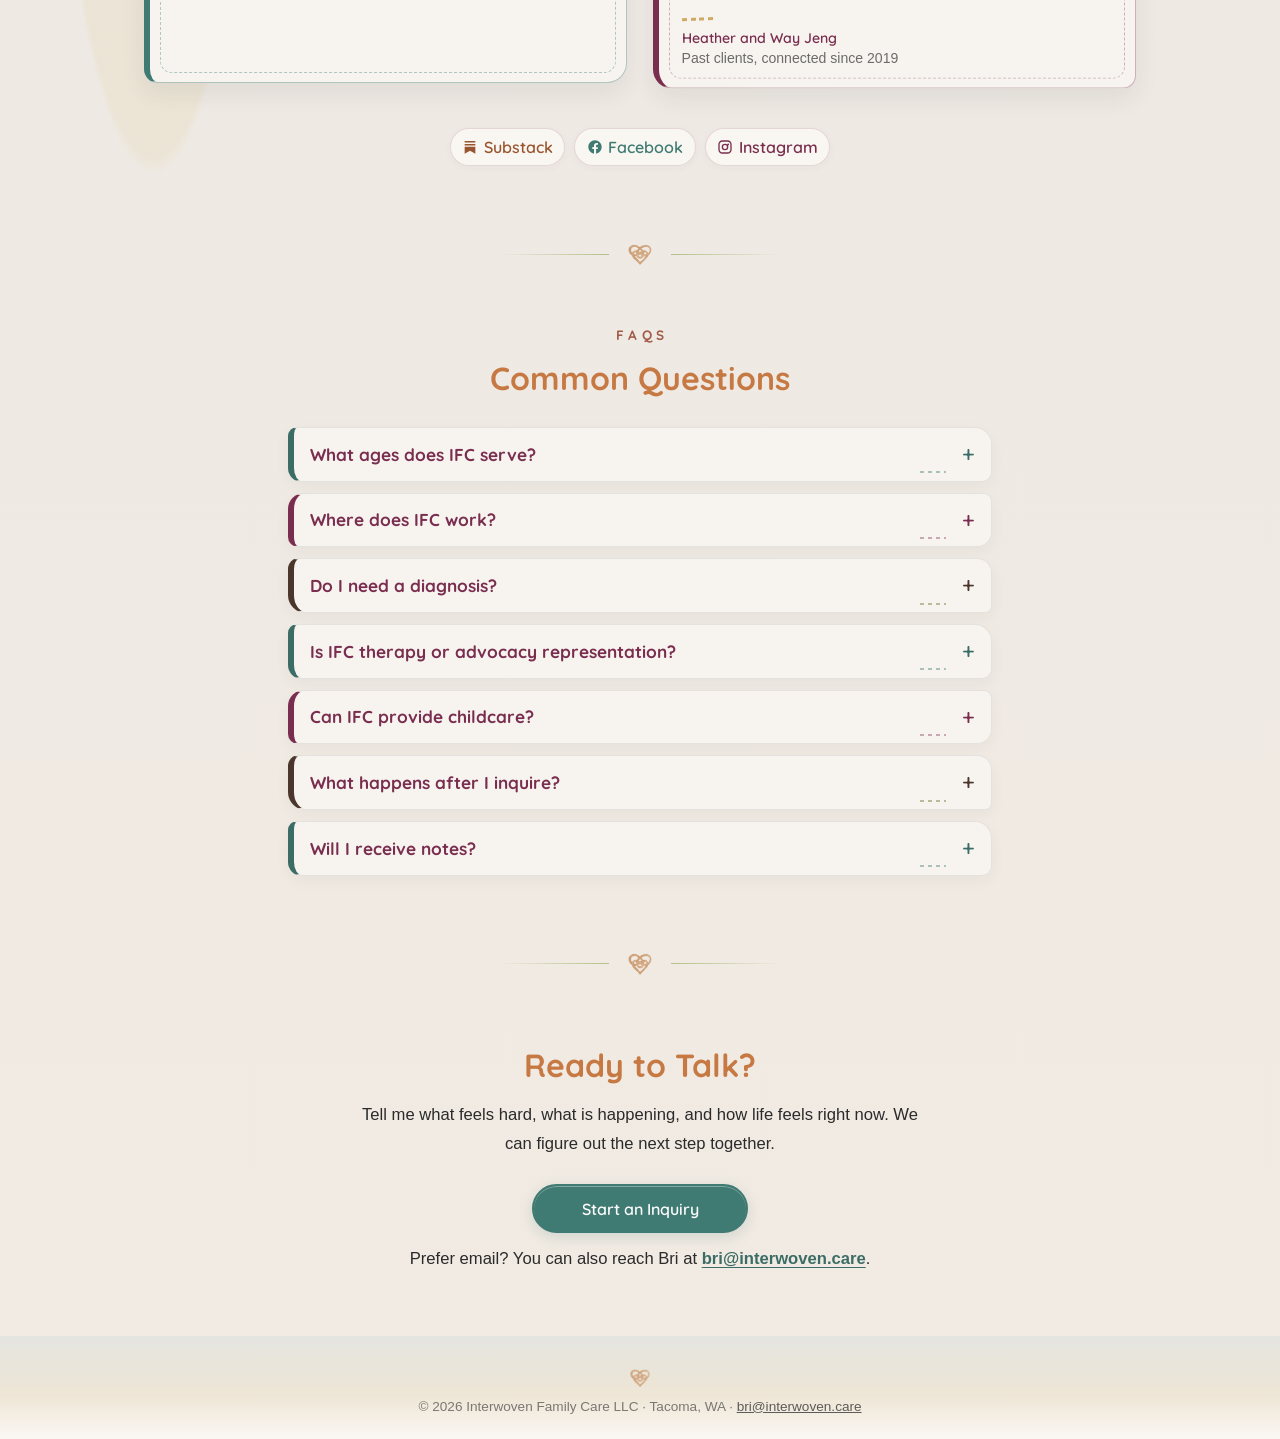
==== commit b057bf52: "Precisely balance journey arrow spacing" ====
--- a/index.html
+++ b/index.html
@@ -817,7 +817,7 @@
       }
 
       .how-i-work-steps li:nth-child(3)::after {
-        right: -1.45rem;
+        right: -0.98rem;
       }
     }
 
